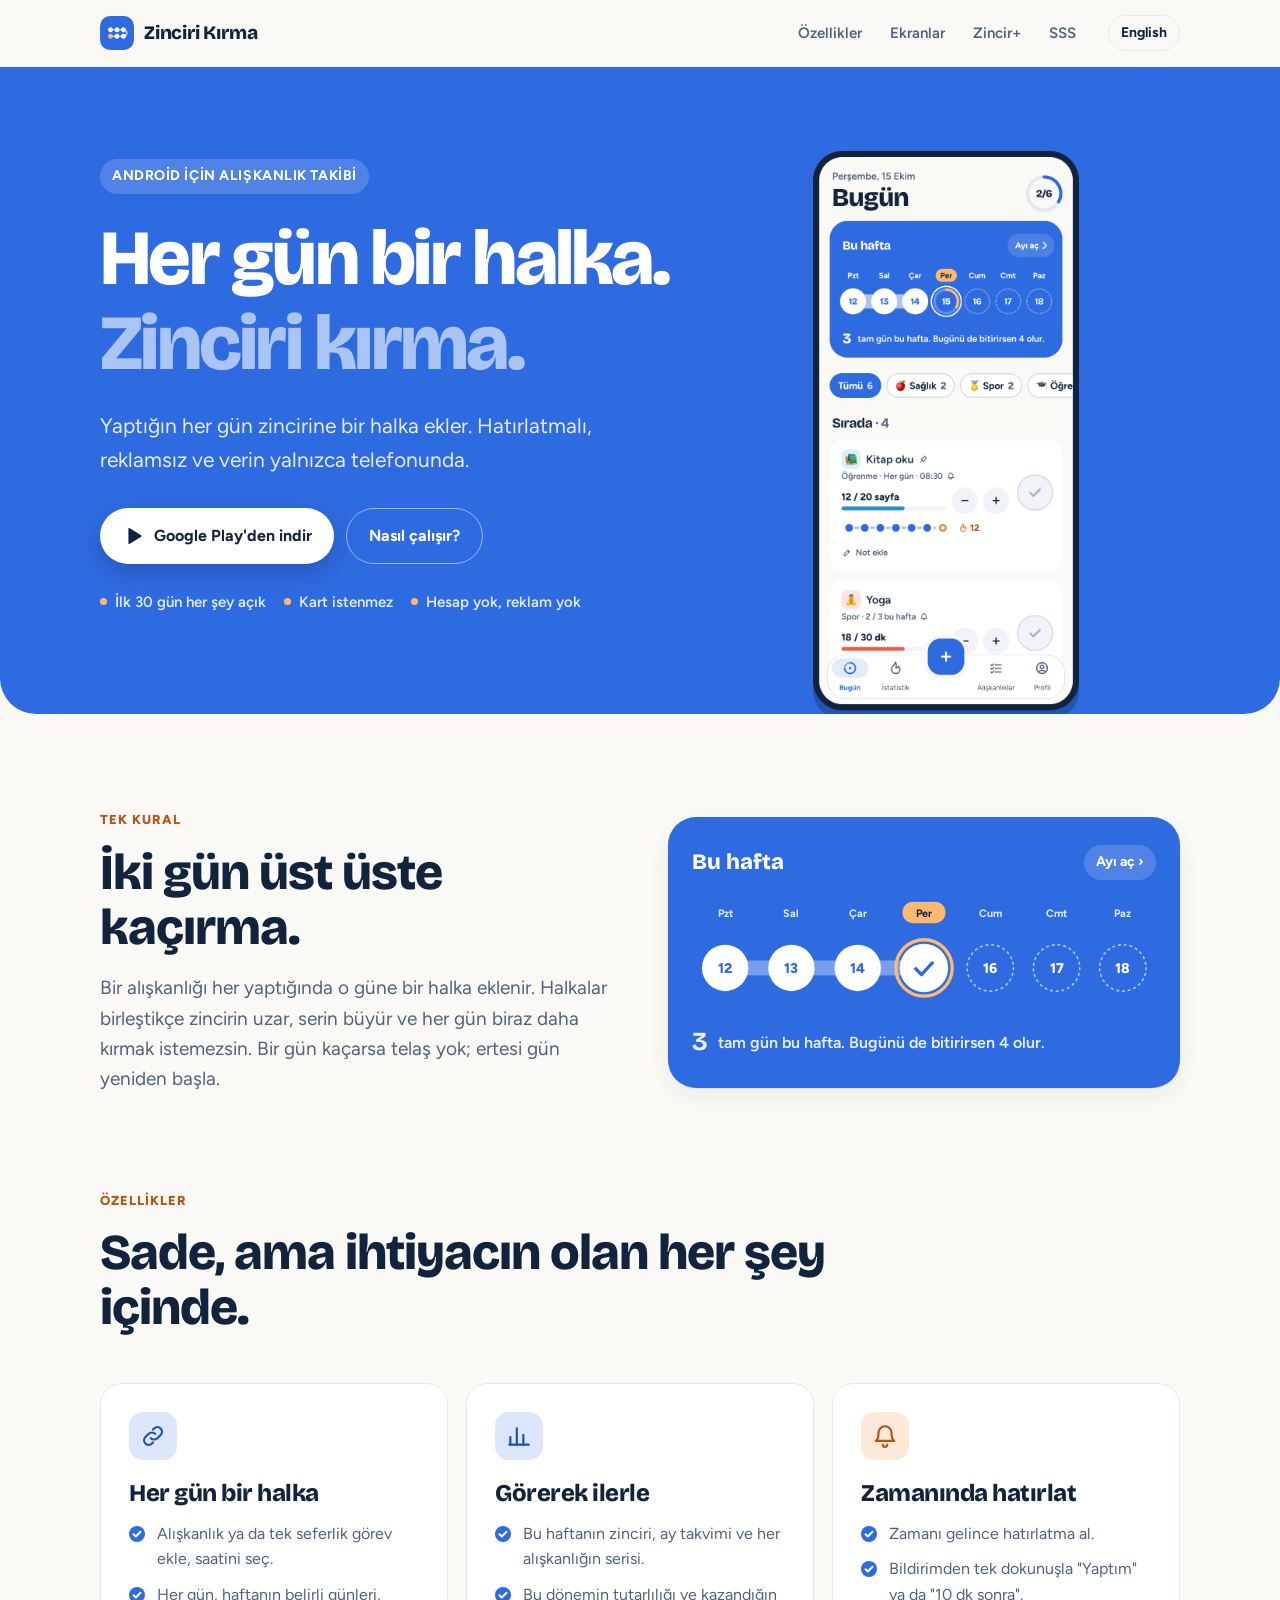
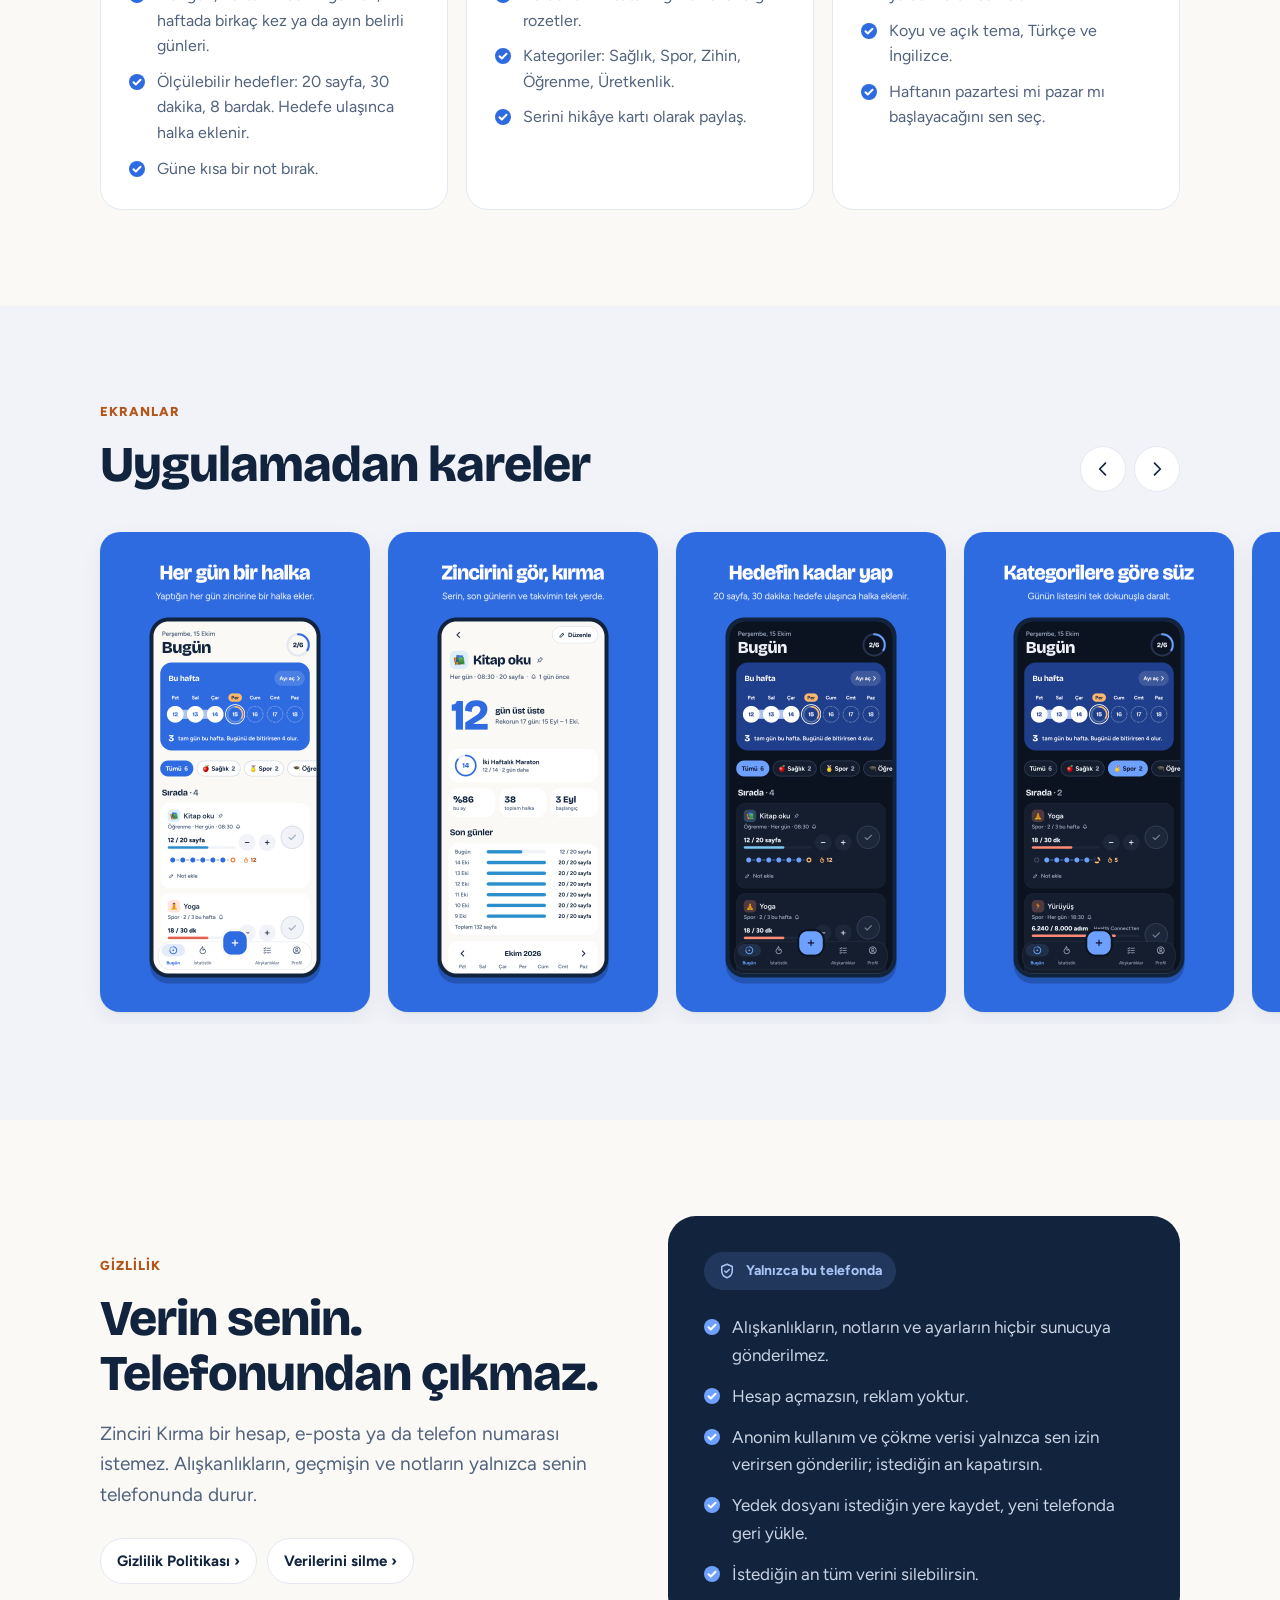
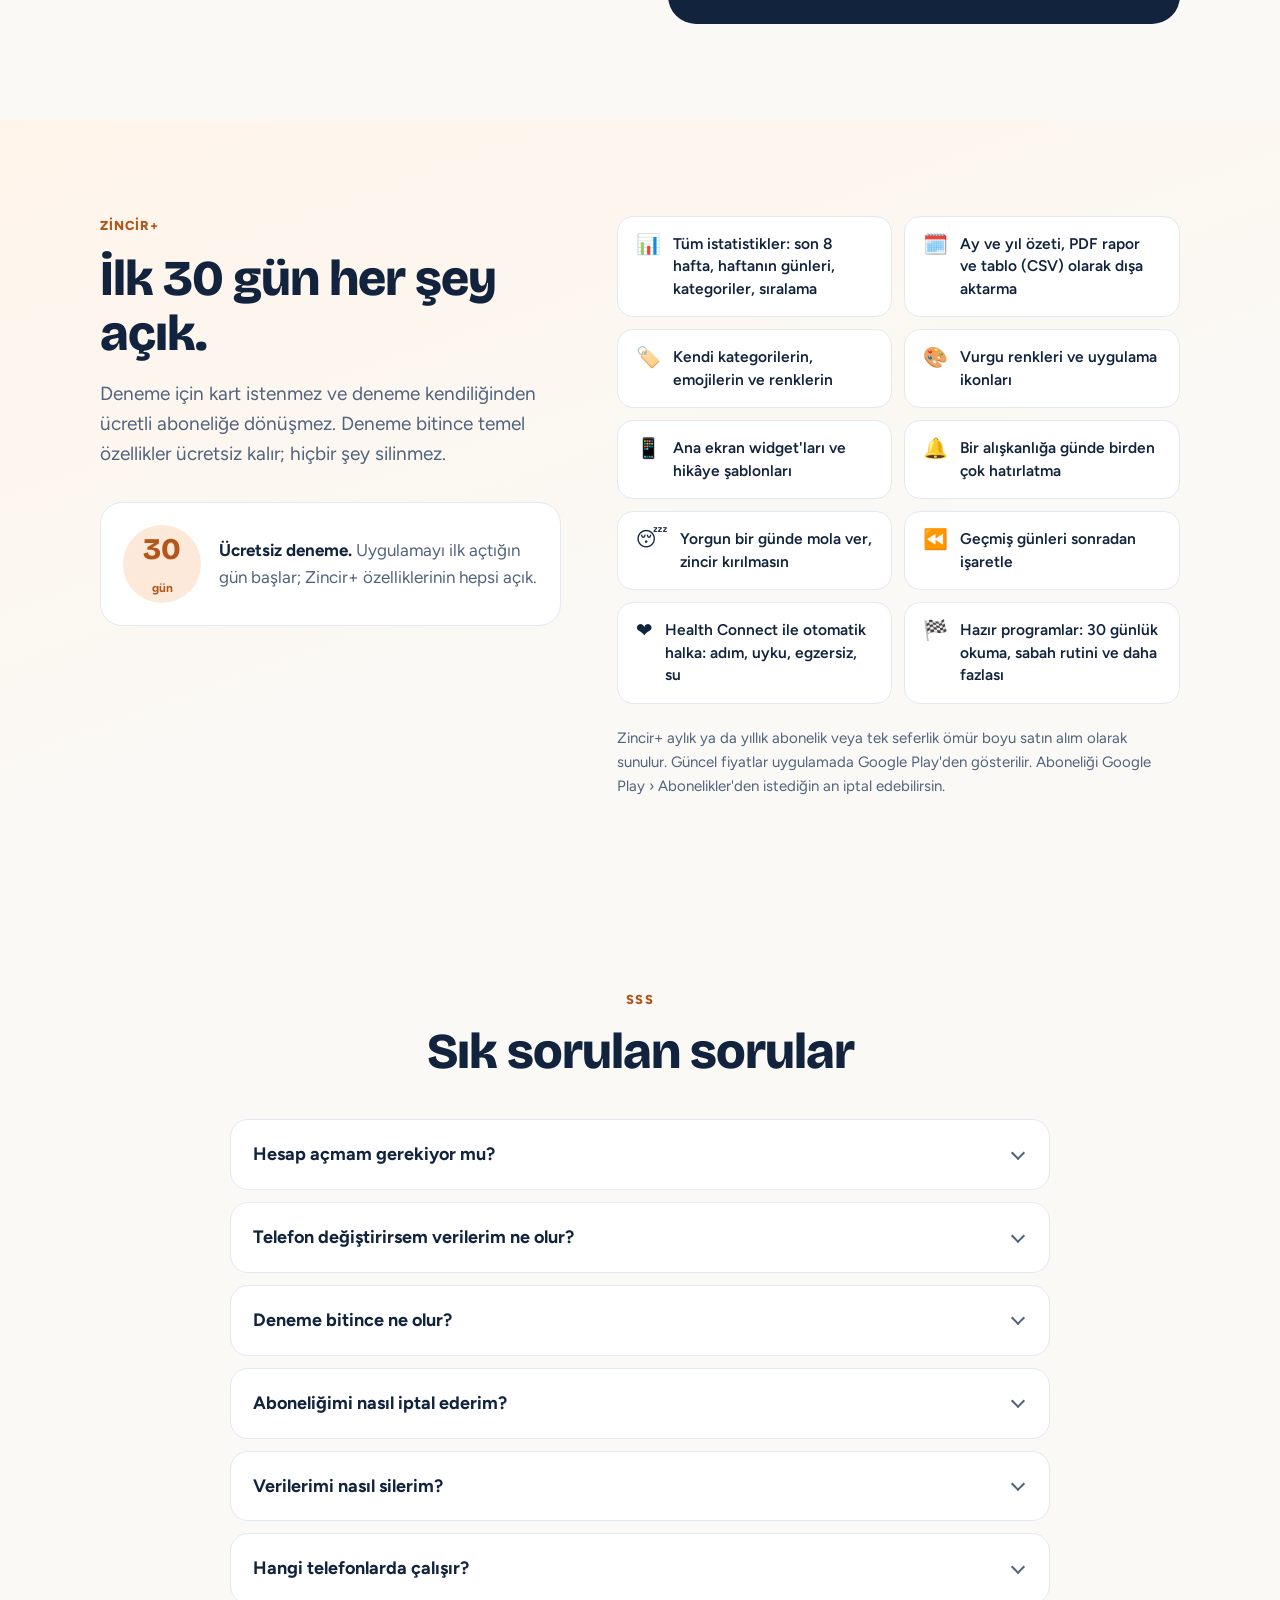
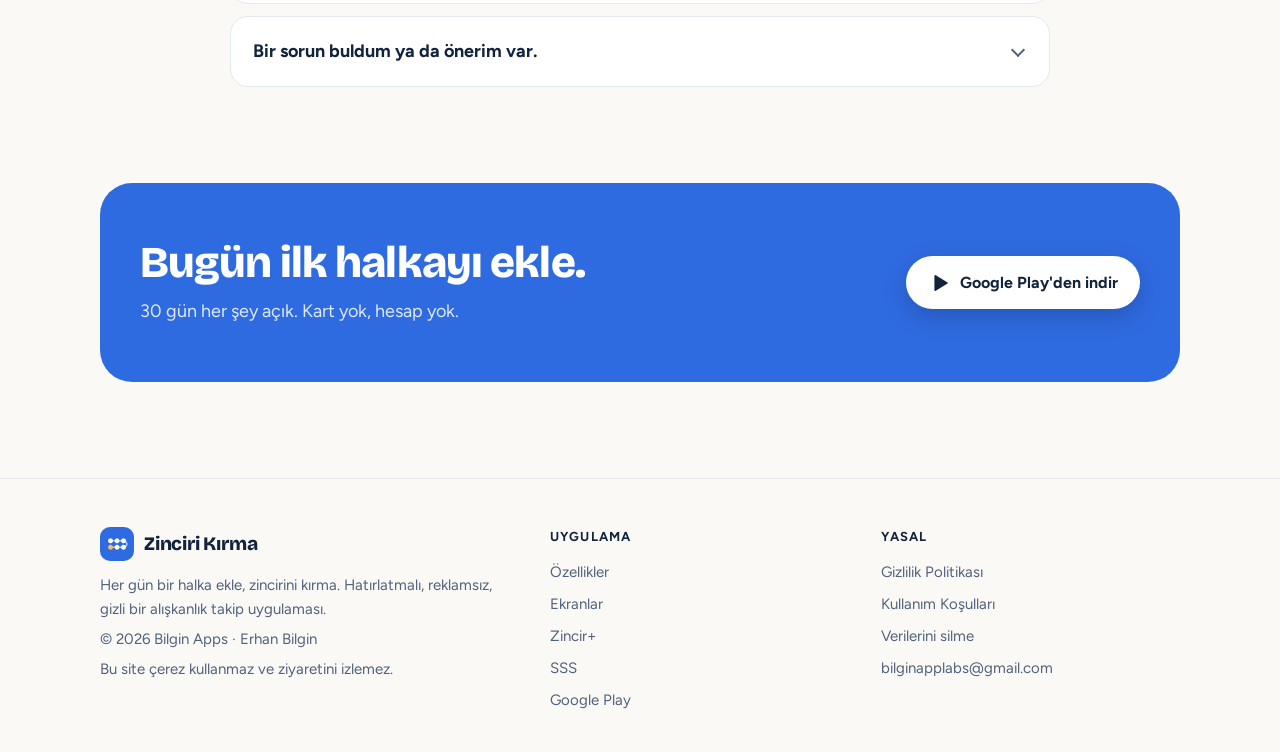
==== index.html @ aa5c4739 "Zinciri Kırma website Built from website/build.py in the app repository.  Co-Authored-By: Claude Opu" ====
<!doctype html>
<html lang="tr">
<head>
  <meta charset="utf-8">
  <meta name="viewport" content="width=device-width, initial-scale=1">
  <title>Zinciri Kırma · Alışkanlık takibi</title>
  <meta name="description" content="Her gün bir halka ekle, zincirini kırma. Hatırlatmalı, reklamsız ve verin yalnızca telefonunda kalan bir alışkanlık takip uygulaması.">
  <meta name="theme-color" content="#2f6be0">
  <link rel="canonical" href="https://bilginapplabs.github.io/zinciri-kirma.github.io/">
  <link rel="alternate" hreflang="tr" href="https://bilginapplabs.github.io/zinciri-kirma.github.io/">
  <link rel="alternate" hreflang="en" href="https://bilginapplabs.github.io/zinciri-kirma.github.io/en/">
  <link rel="alternate" hreflang="x-default" href="https://bilginapplabs.github.io/zinciri-kirma.github.io/">
  <meta property="og:type" content="website">
  <meta property="og:site_name" content="Zinciri Kırma">
  <meta property="og:title" content="Zinciri Kırma · Alışkanlık takibi">
  <meta property="og:description" content="Her gün bir halka ekle, zincirini kırma. Hatırlatmalı, reklamsız ve verin yalnızca telefonunda kalan bir alışkanlık takip uygulaması.">
  <meta property="og:url" content="https://bilginapplabs.github.io/zinciri-kirma.github.io/">
  <meta property="og:image" content="https://bilginapplabs.github.io/zinciri-kirma.github.io/assets/og-tr.png">
  <meta property="og:locale" content="tr_TR">
  <meta name="twitter:card" content="summary_large_image">
  <link rel="icon" type="image/png" href="assets/icon-512.png">
  <link rel="apple-touch-icon" href="assets/icon-512.png">
  <link rel="preload" href="assets/fonts/bricolage_grotesque.ttf" as="font" type="font/ttf" crossorigin>
  <link rel="stylesheet" href="assets/site.css">
</head>
<body>
<a class="skip" href="#main">İçeriğe geç</a>
<header class="top">
  <div class="wrap">
    <a class="brand" href=""><img src="assets/icon-512.png" alt="" width="34" height="34">Zinciri Kırma</a>
    <nav class="nav" aria-label="Bölümler"><a href="#features">Özellikler</a><a href="#screens">Ekranlar</a><a href="#plus">Zincir+</a><a href="#faq">SSS</a></nav>
    <a class="lang" href="en/" hreflang="en" lang="en">English</a>
  </div>
</header>
<main id="main">
<div class="hero">
  <div class="wrap">
    <div class="hero-copy">
      <span class="eyebrow">Android için alışkanlık takibi</span>
      <h1>Her gün bir halka.<br><span class="soft">Zinciri kırma.</span></h1>
      <p class="lead">Yaptığın her gün zincirine bir halka ekler. Hatırlatmalı, reklamsız ve verin yalnızca telefonunda.</p>
      <div class="cta"><a class="btn btn-play" href="https://play.google.com/store/apps/details?id=com.bilginapps.habitchain" rel="noopener"><svg viewBox="0 0 24 24" fill="currentColor" aria-hidden="true"><path d="M7 4.5v15a1 1 0 0 0 1.5.86l12.4-7.5a1 1 0 0 0 0-1.72L8.5 3.64A1 1 0 0 0 7 4.5z"/></svg>Google Play'den indir</a><a class="btn btn-ghost" href="#how">Nasıl çalışır?</a></div>
      <ul class="perks"><li>İlk 30 gün her şey açık</li><li>Kart istenmez</li><li>Hesap yok, reklam yok</li></ul>
    </div>
    <div class="hero-phone"><img src="assets/shots/tr/01-bugun.png" alt="Zinciri Kırma&#x27;nın Bugün ekranı: bu haftanın zinciri ve sıradaki alışkanlıklar" width="1080" height="1920" fetchpriority="high"></div>
  </div>
</div>

<section id="how">
  <div class="wrap rule">
    <div>
      <p class="kicker">Tek kural</p>
      <h2 class="section-title">İki gün üst üste kaçırma.</h2>
      <p class="section-lead">Bir alışkanlığı her yaptığında o güne bir halka eklenir. Halkalar birleştikçe zincirin uzar, serin büyür ve her gün biraz daha kırmak istemezsin. Bir gün kaçarsa telaş yok; ertesi gün yeniden başla.</p>
    </div>
    <div class="week">
      <div class="week-head">Bu hafta<span>Ayı aç ›</span></div>
      <svg viewBox="0 0 560 124" role="img" aria-label="Bu haftanın zinciri: üç gün yapıldı, bugün tamamlanıyor"><rect x="40" y="73" width="80" height="18" fill="rgba(255,255,255,.35)"/><rect x="120" y="73" width="80" height="18" fill="rgba(255,255,255,.35)"/><rect class="link-new" x="200" y="73" width="80" height="18" fill="rgba(255,255,255,.35)"/><text class="day-name" x="40" y="20" text-anchor="middle">Pzt</text><circle cx="40" cy="82" r="28" fill="#ffffff"/><text class="day-num" x="40" y="88" text-anchor="middle" fill="#2f6be0">12</text><text class="day-name" x="120" y="20" text-anchor="middle">Sal</text><circle cx="120" cy="82" r="28" fill="#ffffff"/><text class="day-num" x="120" y="88" text-anchor="middle" fill="#2f6be0">13</text><text class="day-name" x="200" y="20" text-anchor="middle">Çar</text><circle cx="200" cy="82" r="28" fill="#ffffff"/><text class="day-num" x="200" y="88" text-anchor="middle" fill="#2f6be0">14</text><rect x="254" y="2" width="52" height="26" rx="13" fill="#ffb870"/><text class="day-name today" x="280" y="20" text-anchor="middle">Per</text><circle cx="280" cy="82" r="28" fill="none" stroke="rgba(255,255,255,.9)" stroke-width="2.5"/><circle class="ring" cx="280" cy="82" r="34" fill="none" stroke="#ffb870" stroke-width="4" stroke-linecap="round" transform="rotate(-90 280 82)"/><text class="day-num today-num" x="280" y="88" text-anchor="middle" fill="#ffffff">15</text><circle class="today-fill" cx="280" cy="82" r="28" fill="#ffffff"/><path class="tick" d="M270 83l7 7 13-14" fill="none" stroke="#2f6be0" stroke-width="4" stroke-linecap="round" stroke-linejoin="round"/><text class="day-name" x="360" y="20" text-anchor="middle">Cum</text><circle cx="360" cy="82" r="28" fill="none" stroke="rgba(255,255,255,.6)" stroke-width="2" stroke-dasharray="2 5" stroke-linecap="round"/><text class="day-num" x="360" y="88" text-anchor="middle" fill="#ffffff">16</text><text class="day-name" x="440" y="20" text-anchor="middle">Cmt</text><circle cx="440" cy="82" r="28" fill="none" stroke="rgba(255,255,255,.6)" stroke-width="2" stroke-dasharray="2 5" stroke-linecap="round"/><text class="day-num" x="440" y="88" text-anchor="middle" fill="#ffffff">17</text><text class="day-name" x="520" y="20" text-anchor="middle">Paz</text><circle cx="520" cy="82" r="28" fill="none" stroke="rgba(255,255,255,.6)" stroke-width="2" stroke-dasharray="2 5" stroke-linecap="round"/><text class="day-num" x="520" y="88" text-anchor="middle" fill="#ffffff">18</text></svg>
      <p class="week-note"><b>3</b> tam gün bu hafta. Bugünü de bitirirsen 4 olur.</p>
    </div>
  </div>
</section>

<section id="features" style="padding-top:0">
  <div class="wrap">
    <p class="kicker">Özellikler</p>
    <h2 class="section-title">Sade, ama ihtiyacın olan her şey içinde.</h2>
    <div class="features"><article class="card"><div class="icon "><svg viewBox="0 0 24 24" fill="none" stroke="currentColor" stroke-width="2" stroke-linecap="round" stroke-linejoin="round" aria-hidden="true"><path d="M10 14a4.2 4.2 0 0 0 6 0l3-3a4.2 4.2 0 0 0-6-6l-1 1"/><path d="M14 10a4.2 4.2 0 0 0-6 0l-3 3a4.2 4.2 0 0 0 6 6l1-1"/></svg></div><h3>Her gün bir halka</h3>
<ul class="ticks"><li>Alışkanlık ya da tek seferlik görev ekle, saatini seç.</li><li>Her gün, haftanın belirli günleri, haftada birkaç kez ya da ayın belirli günleri.</li><li>Ölçülebilir hedefler: 20 sayfa, 30 dakika, 8 bardak. Hedefe ulaşınca halka eklenir.</li><li>Güne kısa bir not bırak.</li></ul></article><article class="card"><div class="icon "><svg viewBox="0 0 24 24" fill="none" stroke="currentColor" stroke-width="2" stroke-linecap="round" stroke-linejoin="round" aria-hidden="true"><path d="M4 20V13"/><path d="M10 20V5"/><path d="M16 20v-9"/><path d="M21 20H3"/></svg></div><h3>Görerek ilerle</h3>
<ul class="ticks"><li>Bu haftanın zinciri, ay takvimi ve her alışkanlığın serisi.</li><li>Bu dönemin tutarlılığı ve kazandığın rozetler.</li><li>Kategoriler: Sağlık, Spor, Zihin, Öğrenme, Üretkenlik.</li><li>Serini hikâye kartı olarak paylaş.</li></ul></article><article class="card"><div class="icon warm"><svg viewBox="0 0 24 24" fill="none" stroke="currentColor" stroke-width="2" stroke-linecap="round" stroke-linejoin="round" aria-hidden="true"><path d="M6 9a6 6 0 0 1 12 0c0 6 2.5 7.5 2.5 7.5h-17S6 15 6 9"/><path d="M10 20a2 2 0 0 0 4 0"/></svg></div><h3>Zamanında hatırlat</h3>
<ul class="ticks"><li>Zamanı gelince hatırlatma al.</li><li>Bildirimden tek dokunuşla &quot;Yaptım&quot; ya da &quot;10 dk sonra&quot;.</li><li>Koyu ve açık tema, Türkçe ve İngilizce.</li><li>Haftanın pazartesi mi pazar mı başlayacağını sen seç.</li></ul></article></div>
  </div>
</section>

<section id="screens" class="screens">
  <div class="wrap screens-head">
    <div>
      <p class="kicker">Ekranlar</p>
      <h2 class="section-title">Uygulamadan kareler</h2>
    </div>
    <div class="arrows">
      <button type="button" data-shots="-1" aria-label="Önceki"><svg viewBox="0 0 24 24" fill="none" stroke="currentColor" stroke-width="2" stroke-linecap="round" stroke-linejoin="round" aria-hidden="true"><path d="M15 5l-7 7 7 7"/></svg></button>
      <button type="button" data-shots="1" aria-label="Sonraki"><svg viewBox="0 0 24 24" fill="none" stroke="currentColor" stroke-width="2" stroke-linecap="round" stroke-linejoin="round" aria-hidden="true"><path d="M9 5l7 7-7 7"/></svg></button>
    </div>
  </div>
  <div class="shots" tabindex="0" aria-label="Uygulamadan kareler"><figure><img src="assets/shots/tr/01-bugun.png" alt="Her gün bir halka: Bugün ekranı" width="1080" height="1920" loading="lazy" decoding="async"></figure><figure><img src="assets/shots/tr/02-zincirin.png" alt="Zincirini gör, kırma: alışkanlık detayı" width="1080" height="1920" loading="lazy" decoding="async"></figure><figure><img src="assets/shots/tr/03-hedef.png" alt="Hedefin kadar yap: ölçülebilir hedef" width="1080" height="1920" loading="lazy" decoding="async"></figure><figure><img src="assets/shots/tr/04-kategori.png" alt="Kategorilere göre süz" width="1080" height="1920" loading="lazy" decoding="async"></figure><figure><img src="assets/shots/tr/05-istatistik.png" alt="Ne kadar tutarlısın? İstatistik ekranı" width="1080" height="1920" loading="lazy" decoding="async"></figure><figure><img src="assets/shots/tr/06-rozetler.png" alt="Rozetler ve seriler: Profil ekranı" width="1080" height="1920" loading="lazy" decoding="async"></figure><figure><img src="assets/shots/tr/07-verin.png" alt="Verin telefonunda kalır: Ayarlar" width="1080" height="1920" loading="lazy" decoding="async"></figure><figure><img src="assets/shots/tr/08-zincir-plus.png" alt="30 gün her şey açık: Zincir+" width="1080" height="1920" loading="lazy" decoding="async"></figure></div>
</section>

<section id="privacy">
  <div class="wrap privacy">
    <div>
      <p class="kicker">Gizlilik</p>
      <h2 class="section-title">Verin senin. Telefonundan çıkmaz.</h2>
      <p class="section-lead">Zinciri Kırma bir hesap, e-posta ya da telefon numarası istemez. Alışkanlıkların, geçmişin ve notların yalnızca senin telefonunda durur.</p>
      <div class="links-row">
        <a class="chip-link" href="gizlilik/">Gizlilik Politikası ›</a>
        <a class="chip-link" href="veri-silme/">Verilerini silme ›</a>
      </div>
    </div>
    <div class="vault">
      <span class="vault-badge"><svg viewBox="0 0 24 24" fill="none" stroke="currentColor" stroke-width="2" stroke-linecap="round" stroke-linejoin="round" aria-hidden="true"><path d="M12 3l7 3v6c0 4.5-3 7.5-7 9-4-1.5-7-4.5-7-9V6z"/><path d="M9 12l2 2 4-4"/></svg>Yalnızca bu telefonda</span>
      <ul class="ticks"><li>Alışkanlıkların, notların ve ayarların hiçbir sunucuya gönderilmez.</li><li>Hesap açmazsın, reklam yoktur.</li><li>Anonim kullanım ve çökme verisi yalnızca sen izin verirsen gönderilir; istediğin an kapatırsın.</li><li>Yedek dosyanı istediğin yere kaydet, yeni telefonda geri yükle.</li><li>İstediğin an tüm verini silebilirsin.</li></ul>
    </div>
  </div>
</section>

<section id="plus" class="plus">
  <div class="wrap plus-grid">
    <div>
      <p class="kicker">Zincir+</p>
      <h2 class="section-title">İlk 30 gün her şey açık.</h2>
      <p class="section-lead">Deneme için kart istenmez ve deneme kendiliğinden ücretli aboneliğe dönüşmez. Deneme bitince temel özellikler ücretsiz kalır; hiçbir şey silinmez.</p>
      <div class="trial"><div class="trial-days">30<small>gün</small></div><p><strong>Ücretsiz deneme.</strong> Uygulamayı ilk açtığın gün başlar; Zincir+ özelliklerinin hepsi açık.</p></div>
    </div>
    <div>
      <ul class="plus-list"><li><span class="em" aria-hidden="true">📊</span><span>Tüm istatistikler: son 8 hafta, haftanın günleri, kategoriler, sıralama</span></li><li><span class="em" aria-hidden="true">🗓️</span><span>Ay ve yıl özeti, PDF rapor ve tablo (CSV) olarak dışa aktarma</span></li><li><span class="em" aria-hidden="true">🏷️</span><span>Kendi kategorilerin, emojilerin ve renklerin</span></li><li><span class="em" aria-hidden="true">🎨</span><span>Vurgu renkleri ve uygulama ikonları</span></li><li><span class="em" aria-hidden="true">📱</span><span>Ana ekran widget&#x27;ları ve hikâye şablonları</span></li><li><span class="em" aria-hidden="true">🔔</span><span>Bir alışkanlığa günde birden çok hatırlatma</span></li><li><span class="em" aria-hidden="true">😴</span><span>Yorgun bir günde mola ver, zincir kırılmasın</span></li><li><span class="em" aria-hidden="true">⏪</span><span>Geçmiş günleri sonradan işaretle</span></li><li><span class="em" aria-hidden="true">❤️</span><span>Health Connect ile otomatik halka: adım, uyku, egzersiz, su</span></li><li><span class="em" aria-hidden="true">🏁</span><span>Hazır programlar: 30 günlük okuma, sabah rutini ve daha fazlası</span></li></ul>
      <p class="fine">Zincir+ aylık ya da yıllık abonelik veya tek seferlik ömür boyu satın alım olarak sunulur. Güncel fiyatlar uygulamada Google Play'den gösterilir. Aboneliği Google Play › Abonelikler'den istediğin an iptal edebilirsin.</p>
    </div>
  </div>
</section>

<section id="faq">
  <div class="wrap center">
    <p class="kicker">SSS</p>
    <h2 class="section-title">Sık sorulan sorular</h2>
  </div>
  <div class="wrap"><div class="faq"><details><summary>Hesap açmam gerekiyor mu?</summary><p>Hayır. Zinciri Kırma hesap, e-posta ya da telefon numarası istemez. Alışkanlıkların, notların ve ayarların yalnızca telefonunda durur; hiçbir sunucuya gönderilmez.</p></details><details><summary>Telefon değiştirirsem verilerim ne olur?</summary><p>Profil › Ayarlar › Yedekleme › "Şimdi yedekle" ile bir yedek dosyası oluştur, istediğin yere (örneğin Google Drive) kaydet ve yeni telefonda "Geri yükle" ile aç. Telefonunda Google yedeklemesi açıksa Android da uygulamanın verisini senin Google hesabına yedekleyebilir.</p></details><details><summary>Deneme bitince ne olur?</summary><p>Zincir+ özellikleri kapanır. Alışkanlıkların, geçmişin ve ayarların silinmez; temel özellikler ücretsiz kalır. Deneme kendiliğinden ücretli aboneliğe dönüşmez.</p></details><details><summary>Aboneliğimi nasıl iptal ederim?</summary><p>Google Play uygulamasında Profil › Ödemeler ve abonelikler › Abonelikler bölümünden istediğin an iptal edebilirsin. Dönemin sonuna kadar Zincir+ açık kalır.</p></details><details><summary>Verilerimi nasıl silerim?</summary><p>Profil › Ayarlar › "Tüm verilerimi sil" ile her şeyi bu telefondan kalıcı olarak silersin. Ayrıntılar <a href="veri-silme/">Verilerini silme</a> sayfasında.</p></details><details><summary>Hangi telefonlarda çalışır?</summary><p>Android 8.0 ve üzeri sürümlerde çalışır.</p></details><details><summary>Bir sorun buldum ya da önerim var.</summary><p>Bize <a href="mailto:bilginapplabs@gmail.com">bilginapplabs@gmail.com</a> adresinden yaz; her e-postayı okuyoruz.</p></details></div></div>
</section>

<div class="wrap">
  <div class="band">
    <div><h2>Bugün ilk halkayı ekle.</h2><p>30 gün her şey açık. Kart yok, hesap yok.</p></div>
    <a class="btn btn-play" href="https://play.google.com/store/apps/details?id=com.bilginapps.habitchain" rel="noopener"><svg viewBox="0 0 24 24" fill="currentColor" aria-hidden="true"><path d="M7 4.5v15a1 1 0 0 0 1.5.86l12.4-7.5a1 1 0 0 0 0-1.72L8.5 3.64A1 1 0 0 0 7 4.5z"/></svg>Google Play'den indir</a>
  </div>
</div>
</main>
<footer>
  <div class="wrap">
    <div class="about">
      <a class="brand" href=""><img src="assets/icon-512.png" alt="" width="34" height="34">Zinciri Kırma</a>
      <p>Her gün bir halka ekle, zincirini kırma. Hatırlatmalı, reklamsız, gizli bir alışkanlık takip uygulaması.</p>
      <p>© 2026 Bilgin Apps · Erhan Bilgin</p>
      <p>Bu site çerez kullanmaz ve ziyaretini izlemez.</p>
    </div>
    <div>
      <h4>Uygulama</h4>
      <ul><li><a href="#features">Özellikler</a></li><li><a href="#screens">Ekranlar</a></li><li><a href="#plus">Zincir+</a></li><li><a href="#faq">SSS</a></li><li><a href="https://play.google.com/store/apps/details?id=com.bilginapps.habitchain" rel="noopener">Google Play</a></li></ul>
    </div>
    <div>
      <h4>Yasal</h4>
      <ul>
        <li><a href="gizlilik/">Gizlilik Politikası</a></li>
        <li><a href="kosullar/">Kullanım Koşulları</a></li>
        <li><a href="veri-silme/">Verilerini silme</a></li>
        <li><a href="mailto:bilginapplabs@gmail.com">bilginapplabs@gmail.com</a></li>
      </ul>
    </div>
  </div>
</footer>
<script src="assets/site.js" defer></script>
</body>
</html>
---- assets/site.css ----
/* Zinciri Kırma website. Colours follow the app's theme (ui/theme/Theme.kt). */

@font-face {
  font-family: "Bricolage Grotesque";
  src: url("fonts/bricolage_grotesque.ttf") format("truetype");
  font-weight: 200 800;
  font-display: swap;
}
@font-face {
  font-family: "Figtree";
  src: url("fonts/figtree.ttf") format("truetype");
  font-weight: 300 900;
  font-display: swap;
}

:root {
  --blue: #2f6be0;
  --blue-deep: #1f3d6b;
  --brand: #2f6be0;
  --brand-ink: #ffffff;
  --ink: #12233d;
  --muted: #51627d;
  --ground: #faf9f5;
  --surface: #ffffff;
  --sunken: #f1f3f8;
  --line: #e3e8f1;
  --blue-tint: #dce7fb;
  --blue-tint-text: #1d4fb8;
  --spark: #e8833a;
  --spark-text: #b4561a;
  --spark-tint: #fce9da;
  --shadow: 0 1px 2px rgba(18, 35, 61, 0.06), 0 8px 24px rgba(18, 35, 61, 0.06);
  --radius: 22px;
  --display: "Bricolage Grotesque", "Figtree", system-ui, sans-serif;
  --text: "Figtree", system-ui, -apple-system, "Segoe UI", Roboto, sans-serif;
  color-scheme: light;
}

@media (prefers-color-scheme: dark) {
  :root {
    --brand: #6ea1ff;
    --brand-ink: #0b1220;
    --ink: #eef2f8;
    --muted: #a5b1c6;
    --ground: #0b1220;
    --surface: #151e2e;
    --sunken: #1c2739;
    --line: #26324a;
    --blue-tint: #1f3358;
    --blue-tint-text: #a9c4f5;
    --spark-text: #ffc58f;
    --spark-tint: rgba(255, 184, 112, 0.18);
    --shadow: 0 1px 2px rgba(0, 0, 0, 0.3), 0 8px 24px rgba(0, 0, 0, 0.25);
    color-scheme: dark;
  }
}

*,
*::before,
*::after {
  box-sizing: border-box;
}

html {
  scroll-behavior: smooth;
  -webkit-text-size-adjust: 100%;
}

body {
  margin: 0;
  background: var(--ground);
  color: var(--ink);
  font-family: var(--text);
  font-size: 17px;
  line-height: 1.6;
  -webkit-font-smoothing: antialiased;
}

img {
  max-width: 100%;
  display: block;
}

a {
  color: var(--brand);
  text-underline-offset: 3px;
}

h1,
h2,
h3 {
  font-family: var(--display);
  font-weight: 800;
  letter-spacing: -0.02em;
  line-height: 1.1;
  margin: 0;
}

.wrap {
  width: 100%;
  max-width: 1120px;
  margin: 0 auto;
  padding: 0 20px;
}

.skip {
  position: absolute;
  left: -9999px;
}
.skip:focus {
  left: 16px;
  top: 12px;
  z-index: 100;
  background: var(--surface);
  padding: 8px 14px;
  border-radius: 10px;
}

/* ---------- Header ---------- */

.top {
  position: sticky;
  top: 0;
  z-index: 50;
  background: color-mix(in srgb, var(--ground) 86%, transparent);
  backdrop-filter: saturate(1.4) blur(14px);
  -webkit-backdrop-filter: saturate(1.4) blur(14px);
  border-bottom: 1px solid transparent;
  transition: border-color 0.2s;
}
.top.scrolled {
  border-bottom-color: var(--line);
}
.top .wrap {
  display: flex;
  align-items: center;
  gap: 20px;
  height: 66px;
}
.brand {
  display: flex;
  align-items: center;
  gap: 10px;
  color: var(--ink);
  text-decoration: none;
  font-family: var(--display);
  font-weight: 800;
  font-size: 19px;
  letter-spacing: -0.01em;
  white-space: nowrap;
}
.brand img {
  width: 34px;
  height: 34px;
  border-radius: 10px;
}
.nav {
  display: flex;
  gap: 4px;
  margin-left: auto;
}
.nav a {
  color: var(--muted);
  text-decoration: none;
  font-weight: 600;
  font-size: 15px;
  padding: 8px 12px;
  border-radius: 999px;
}
.nav a:hover {
  color: var(--ink);
  background: var(--sunken);
}
.lang {
  font-weight: 700;
  font-size: 14px;
  color: var(--ink);
  text-decoration: none;
  border: 1px solid var(--line);
  padding: 6px 12px;
  border-radius: 999px;
}
.lang:hover {
  background: var(--sunken);
}

/* ---------- Buttons ---------- */

.btn {
  display: inline-flex;
  align-items: center;
  gap: 10px;
  font-weight: 700;
  font-size: 16px;
  text-decoration: none;
  padding: 14px 22px;
  border-radius: 999px;
  transition: transform 0.15s, box-shadow 0.15s;
}
.btn:active {
  transform: scale(0.98);
}
.btn-play {
  background: #ffffff;
  color: #12233d;
  box-shadow: 0 8px 22px rgba(10, 30, 80, 0.25);
}
.btn-play:hover {
  box-shadow: 0 10px 28px rgba(10, 30, 80, 0.35);
}
.btn-play svg {
  width: 22px;
  height: 22px;
}
.btn-ghost {
  color: #ffffff;
  border: 1.5px solid rgba(255, 255, 255, 0.5);
}
.btn-ghost:hover {
  background: rgba(255, 255, 255, 0.1);
}
.btn-primary {
  background: var(--brand);
  color: var(--brand-ink);
}

/* ---------- Hero ---------- */

.hero {
  background: var(--blue);
  color: #ffffff;
  border-radius: 0 0 36px 36px;
  overflow: hidden;
  position: relative;
}
.hero .wrap {
  display: grid;
  grid-template-columns: 1.1fr 0.9fr;
  gap: 40px;
  align-items: end;
  padding-top: 64px;
}
.hero-copy {
  padding-bottom: 72px;
  align-self: center;
}
.eyebrow {
  display: inline-block;
  font-weight: 700;
  font-size: 14px;
  letter-spacing: 0.04em;
  text-transform: uppercase;
  background: rgba(255, 255, 255, 0.16);
  padding: 6px 12px;
  border-radius: 999px;
  margin-bottom: 22px;
}
.hero h1 {
  font-size: clamp(44px, 6.4vw, 78px);
  letter-spacing: -0.035em;
}
.hero h1 .soft {
  color: #a9c4f5;
}
.hero p.lead {
  font-size: clamp(18px, 2vw, 21px);
  color: rgba(255, 255, 255, 0.88);
  max-width: 30em;
  margin: 22px 0 32px;
}
.cta {
  display: flex;
  flex-wrap: wrap;
  gap: 12px;
}
.perks {
  display: flex;
  flex-wrap: wrap;
  gap: 8px 18px;
  margin: 26px 0 0;
  padding: 0;
  list-style: none;
  font-size: 15px;
  font-weight: 600;
  color: rgba(255, 255, 255, 0.85);
}
.perks li::before {
  content: "";
  display: inline-block;
  width: 7px;
  height: 7px;
  border-radius: 50%;
  background: #ffb870;
  margin-right: 8px;
  vertical-align: 2px;
}
/* The store image, cropped below its own headline so the phone rises from the hero's edge. */
.hero-phone {
  aspect-ratio: 1080 / 1500;
  overflow: hidden;
  max-width: 420px;
  justify-self: center;
  width: 100%;
}
.hero-phone img {
  width: 100%;
  height: auto;
  margin-top: -27%;
}

/* ---------- Sections ---------- */

section {
  padding: 96px 0;
}
.kicker {
  font-weight: 800;
  font-size: 13px;
  letter-spacing: 0.08em;
  text-transform: uppercase;
  color: var(--spark-text);
  margin: 0 0 14px;
}
.section-title {
  font-size: clamp(32px, 4.4vw, 50px);
  max-width: 16em;
}
.section-lead {
  color: var(--muted);
  font-size: 19px;
  max-width: 34em;
  margin: 18px 0 0;
}

/* The rule: a week of links with today closing. */
.rule {
  display: grid;
  grid-template-columns: 1fr 1fr;
  gap: 56px;
  align-items: center;
}
.week {
  background: var(--blue);
  color: #ffffff;
  border-radius: 28px;
  padding: 28px 24px 26px;
  box-shadow: var(--shadow);
}
.week-head {
  display: flex;
  justify-content: space-between;
  align-items: center;
  font-family: var(--display);
  font-weight: 800;
  font-size: 22px;
  margin-bottom: 20px;
}
.week-head span {
  font-family: var(--text);
  font-size: 14px;
  font-weight: 700;
  background: rgba(255, 255, 255, 0.16);
  padding: 6px 12px;
  border-radius: 999px;
}
.week svg {
  width: 100%;
  height: auto;
  display: block;
}
.week-note {
  margin: 18px 0 0;
  font-weight: 600;
  font-size: 16px;
  color: rgba(255, 255, 255, 0.9);
}
.week-note b {
  font-family: var(--display);
  font-size: 26px;
  margin-right: 6px;
  vertical-align: -2px;
}
.day-name {
  font: 700 13px var(--text);
  fill: rgba(255, 255, 255, 0.85);
}
.day-name.today {
  fill: #12233d;
}
.day-num {
  font: 800 17px var(--text);
}
.ring {
  stroke-dasharray: 214;
  stroke-dashoffset: 214;
}
.week.play .ring {
  animation: ring 0.6s 0.3s cubic-bezier(0.3, 0, 0.2, 1) forwards;
}
.week.play .today-fill {
  animation: fill 0.35s 0.85s cubic-bezier(0.3, 1.6, 0.5, 1) forwards;
}
.week.play .today-num {
  animation: fade-out 0.15s 0.85s forwards;
}
.week.play .tick {
  animation: tick 0.3s 1.05s ease-out forwards;
}
.week.play .link-new {
  animation: fade-in 0.3s 1.1s forwards;
}
.today-fill {
  transform-origin: center;
  transform-box: fill-box;
  transform: scale(0);
}
.tick {
  stroke-dasharray: 30;
  stroke-dashoffset: 30;
}
.link-new {
  opacity: 0;
}
@keyframes ring {
  to {
    stroke-dashoffset: 0;
  }
}
@keyframes fill {
  to {
    transform: scale(1);
  }
}
@keyframes tick {
  to {
    stroke-dashoffset: 0;
  }
}
@keyframes fade-in {
  to {
    opacity: 1;
  }
}
@keyframes fade-out {
  to {
    opacity: 0;
  }
}

/* Features */
.features {
  display: grid;
  grid-template-columns: repeat(3, 1fr);
  gap: 18px;
  margin-top: 48px;
}
.card {
  background: var(--surface);
  border: 1px solid var(--line);
  border-radius: var(--radius);
  padding: 28px;
}
.card .icon {
  width: 48px;
  height: 48px;
  border-radius: 14px;
  display: grid;
  place-items: center;
  background: var(--blue-tint);
  color: var(--blue-tint-text);
  margin-bottom: 20px;
}
.card .icon.warm {
  background: var(--spark-tint);
  color: var(--spark-text);
}
.card .icon svg {
  width: 26px;
  height: 26px;
}
.card h3 {
  font-size: 24px;
  margin-bottom: 14px;
}
.ticks {
  list-style: none;
  margin: 0;
  padding: 0;
  display: grid;
  gap: 10px;
  color: var(--muted);
  font-size: 16px;
}
.ticks li {
  position: relative;
  padding-left: 28px;
}
.ticks li::before {
  content: "";
  position: absolute;
  left: 0;
  top: 5px;
  width: 16px;
  height: 16px;
  border-radius: 50%;
  background: var(--brand)
    url("data:image/svg+xml,%3Csvg xmlns='http://www.w3.org/2000/svg' viewBox='0 0 16 16'%3E%3Cpath d='M4.5 8.2l2.3 2.3 4.7-4.8' fill='none' stroke='white' stroke-width='2' stroke-linecap='round' stroke-linejoin='round'/%3E%3C/svg%3E")
    center / 16px no-repeat;
}

/* Screens: a row that runs to the page's edges and snaps to each image. */
.screens {
  background: var(--sunken);
}
.screens-head {
  display: flex;
  justify-content: space-between;
  align-items: end;
  gap: 24px;
}
.arrows {
  display: flex;
  gap: 8px;
}
.arrows button {
  width: 46px;
  height: 46px;
  border-radius: 50%;
  border: 1px solid var(--line);
  background: var(--surface);
  color: var(--ink);
  cursor: pointer;
  display: grid;
  place-items: center;
}
.arrows button:hover {
  border-color: var(--muted);
}
.arrows svg {
  width: 20px;
  height: 20px;
}
.shots {
  display: flex;
  gap: 18px;
  overflow-x: auto;
  scroll-snap-type: x mandatory;
  scroll-padding: 0 max(20px, calc((100vw - 1080px) / 2));
  padding: 40px max(20px, calc((100vw - 1080px) / 2)) 12px;
  scrollbar-width: none;
}
.shots::-webkit-scrollbar {
  display: none;
}
.shots figure {
  margin: 0;
  flex: 0 0 auto;
  width: clamp(220px, 24vw, 270px);
  scroll-snap-align: start;
}
.shots img {
  width: 100%;
  height: auto;
  aspect-ratio: 1080 / 1920;
  border-radius: 20px;
  box-shadow: var(--shadow);
  background: var(--blue);
}

/* Privacy */
.privacy {
  display: grid;
  grid-template-columns: 1fr 1fr;
  gap: 56px;
  align-items: center;
}
.vault {
  background: #12233d;
  color: #eef2f8;
  border-radius: 28px;
  padding: 36px;
  position: relative;
  overflow: hidden;
}
@media (prefers-color-scheme: dark) {
  .vault {
    background: var(--surface);
    border: 1px solid var(--line);
  }
}
.vault .ticks {
  color: #c9d3e3;
  gap: 14px;
  font-size: 17px;
}
.vault .ticks li::before {
  background-color: #6ea1ff;
}
.vault-badge {
  display: inline-flex;
  align-items: center;
  gap: 10px;
  background: rgba(110, 161, 255, 0.16);
  color: #a9c4f5;
  font-weight: 700;
  font-size: 14px;
  padding: 8px 14px;
  border-radius: 999px;
  margin-bottom: 24px;
}
.vault-badge svg {
  width: 18px;
  height: 18px;
}
.links-row {
  display: flex;
  flex-wrap: wrap;
  gap: 10px;
  margin-top: 28px;
}
.chip-link {
  display: inline-flex;
  align-items: center;
  gap: 6px;
  font-weight: 700;
  font-size: 15px;
  text-decoration: none;
  color: var(--ink);
  background: var(--surface);
  border: 1px solid var(--line);
  padding: 10px 16px;
  border-radius: 999px;
}
.chip-link:hover {
  border-color: var(--muted);
}

/* Zincir+ */
.plus {
  background: linear-gradient(160deg, #fff4ea 0%, var(--ground) 60%);
}
@media (prefers-color-scheme: dark) {
  .plus {
    background: linear-gradient(160deg, #241a14 0%, var(--ground) 60%);
  }
}
.plus-grid {
  display: grid;
  grid-template-columns: 0.9fr 1.1fr;
  gap: 56px;
  align-items: start;
}
.trial {
  display: flex;
  gap: 18px;
  align-items: center;
  background: var(--surface);
  border: 1px solid var(--line);
  border-radius: var(--radius);
  padding: 22px;
  margin-top: 32px;
}
.trial-days {
  flex: 0 0 auto;
  width: 78px;
  height: 78px;
  border-radius: 50%;
  display: grid;
  place-items: center;
  background: var(--spark-tint);
  color: var(--spark-text);
  font-family: var(--display);
  font-weight: 800;
  font-size: 30px;
  line-height: 1;
  text-align: center;
}
.trial-days small {
  display: block;
  font-family: var(--text);
  font-size: 12px;
  font-weight: 700;
}
.trial p {
  margin: 0;
  color: var(--muted);
}
.trial strong {
  color: var(--ink);
}
.plus-list {
  display: grid;
  grid-template-columns: 1fr 1fr;
  gap: 12px;
  list-style: none;
  margin: 0;
  padding: 0;
}
.plus-list li {
  background: var(--surface);
  border: 1px solid var(--line);
  border-radius: 16px;
  padding: 16px 18px;
  font-weight: 600;
  font-size: 15.5px;
  line-height: 1.45;
  display: flex;
  gap: 12px;
  align-items: flex-start;
}
.plus-list .em {
  font-size: 20px;
  line-height: 1.1;
}
.fine {
  color: var(--muted);
  font-size: 15px;
  margin: 22px 0 0;
}

/* FAQ */
.faq {
  max-width: 820px;
  margin: 40px auto 0;
  display: grid;
  gap: 12px;
}
.faq details {
  background: var(--surface);
  border: 1px solid var(--line);
  border-radius: 18px;
  padding: 0 22px;
}
.faq summary {
  cursor: pointer;
  list-style: none;
  font-weight: 700;
  font-size: 18px;
  padding: 20px 36px 20px 0;
  position: relative;
}
.faq summary::-webkit-details-marker {
  display: none;
}
.faq summary::after {
  content: "";
  position: absolute;
  right: 4px;
  top: 50%;
  width: 10px;
  height: 10px;
  border-right: 2.5px solid var(--muted);
  border-bottom: 2.5px solid var(--muted);
  transform: translateY(-70%) rotate(45deg);
  transition: transform 0.2s;
}
.faq details[open] summary::after {
  transform: translateY(-30%) rotate(-135deg);
}
.faq details p {
  margin: 0 0 20px;
  color: var(--muted);
}
.center {
  text-align: center;
}
.center .section-title,
.center .section-lead {
  margin-left: auto;
  margin-right: auto;
}

/* Closing band */
.band {
  background: var(--blue);
  color: #ffffff;
  border-radius: 32px;
  padding: 56px 40px;
  display: flex;
  align-items: center;
  justify-content: space-between;
  gap: 32px;
  flex-wrap: wrap;
}
.band h2 {
  font-size: clamp(30px, 4vw, 44px);
}
.band p {
  margin: 10px 0 0;
  color: rgba(255, 255, 255, 0.85);
  font-size: 18px;
}

/* ---------- Footer ---------- */

footer {
  border-top: 1px solid var(--line);
  padding: 48px 0 40px;
  margin-top: 96px;
  font-size: 15px;
  color: var(--muted);
}
footer .wrap {
  display: grid;
  grid-template-columns: 1.4fr 1fr 1fr;
  gap: 32px;
}
footer h4 {
  margin: 0 0 12px;
  font-size: 13px;
  letter-spacing: 0.08em;
  text-transform: uppercase;
  color: var(--ink);
}
footer ul {
  list-style: none;
  margin: 0;
  padding: 0;
  display: grid;
  gap: 8px;
}
footer a {
  color: var(--muted);
  text-decoration: none;
}
footer a:hover {
  color: var(--ink);
  text-decoration: underline;
}
footer .brand {
  margin-bottom: 12px;
}
footer p {
  margin: 0 0 6px;
}

/* ---------- Document pages (legal, data deletion) ---------- */

.doc-head {
  padding: 56px 0 8px;
}
.crumbs {
  font-size: 14px;
  font-weight: 600;
  color: var(--muted);
  margin-bottom: 18px;
}
.crumbs a {
  color: var(--muted);
}
.doc-head h1 {
  font-size: clamp(34px, 5vw, 52px);
  max-width: 18em;
}
.doc-meta {
  display: flex;
  flex-wrap: wrap;
  gap: 10px;
  margin-top: 20px;
}
.pill {
  display: inline-flex;
  align-items: center;
  gap: 6px;
  font-size: 14px;
  font-weight: 700;
  padding: 6px 12px;
  border-radius: 999px;
  background: var(--sunken);
  color: var(--muted);
  text-decoration: none;
}
a.pill {
  color: var(--brand);
  background: var(--blue-tint);
}
.doc {
  display: grid;
  grid-template-columns: 250px minmax(0, 1fr);
  gap: 56px;
  padding: 40px 20px 0;
  align-items: start;
}
.toc {
  position: sticky;
  top: 90px;
  font-size: 14.5px;
  max-height: calc(100vh - 110px);
  overflow-y: auto;
}
.toc p {
  font-weight: 800;
  font-size: 12px;
  letter-spacing: 0.08em;
  text-transform: uppercase;
  margin: 0 0 10px;
}
.toc ol {
  list-style: none;
  margin: 0;
  padding: 0;
  border-left: 2px solid var(--line);
}
.toc a {
  display: block;
  padding: 6px 0 6px 14px;
  margin-left: -2px;
  border-left: 2px solid transparent;
  color: var(--muted);
  text-decoration: none;
  line-height: 1.35;
}
.toc a:hover,
.toc a.on {
  color: var(--ink);
  border-left-color: var(--brand);
}
.prose {
  max-width: 720px;
}
.prose h2 {
  font-size: 27px;
  margin: 48px 0 14px;
  scroll-margin-top: 90px;
}
.prose h2:first-child {
  margin-top: 0;
}
.prose h3 {
  font-size: 20px;
  margin: 28px 0 10px;
}
.prose p,
.prose li {
  color: color-mix(in srgb, var(--ink) 82%, var(--muted));
}
.prose ul,
.prose ol {
  padding-left: 22px;
}
.prose li {
  margin: 8px 0;
}
.prose strong {
  color: var(--ink);
}
.note {
  background: var(--blue-tint);
  color: var(--blue-tint-text);
  border-radius: 16px;
  padding: 16px 20px;
  font-weight: 600;
  margin: 0 0 32px;
}
.note a {
  color: inherit;
}
.steps {
  list-style: none;
  counter-reset: step;
  padding: 0 !important;
  display: grid;
  gap: 12px;
  margin: 20px 0;
}
.steps li {
  counter-increment: step;
  position: relative;
  background: var(--surface);
  border: 1px solid var(--line);
  border-radius: 16px;
  padding: 16px 18px 16px 64px;
  margin: 0 !important;
  font-weight: 600;
  color: var(--ink) !important;
}
.steps li::before {
  content: counter(step);
  position: absolute;
  left: 16px;
  top: 50%;
  transform: translateY(-50%);
  width: 34px;
  height: 34px;
  border-radius: 50%;
  background: var(--brand);
  color: var(--brand-ink);
  font-family: var(--display);
  font-weight: 800;
  display: grid;
  place-items: center;
}
.table {
  width: 100%;
  border-collapse: separate;
  border-spacing: 0;
  border: 1px solid var(--line);
  border-radius: 16px;
  overflow: hidden;
  margin: 18px 0;
  font-size: 16px;
}
.table th,
.table td {
  text-align: left;
  vertical-align: top;
  padding: 14px 16px;
  border-bottom: 1px solid var(--line);
}
.table tr:last-child td {
  border-bottom: 0;
}
.table th {
  background: var(--sunken);
  font-size: 13px;
  letter-spacing: 0.06em;
  text-transform: uppercase;
}
.table td:first-child {
  font-weight: 700;
  color: var(--ink);
  width: 40%;
}
.tag {
  display: inline-block;
  font-size: 12.5px;
  font-weight: 800;
  padding: 3px 9px;
  border-radius: 999px;
  white-space: nowrap;
}
.tag.gone {
  background: var(--blue-tint);
  color: var(--blue-tint-text);
}
.tag.kept {
  background: var(--spark-tint);
  color: var(--spark-text);
}

/* ---------- Not found ---------- */

.lost {
  min-height: 60vh;
  display: grid;
  place-items: center;
  text-align: center;
}
.lost h1 {
  font-size: clamp(40px, 6vw, 64px);
  margin-bottom: 14px;
}
.lost p {
  color: var(--muted);
  margin: 0 0 28px;
}

/* ---------- Narrow screens ---------- */

@media (max-width: 900px) {
  .nav {
    display: none;
  }
  .lang {
    margin-left: auto;
  }
  .hero .wrap,
  .rule,
  .privacy,
  .plus-grid {
    grid-template-columns: 1fr;
  }
  .hero .wrap {
    padding-top: 44px;
    gap: 8px;
  }
  .hero-copy {
    padding-bottom: 24px;
  }
  .hero-phone {
    max-width: 340px;
  }
  .features {
    grid-template-columns: 1fr;
  }
  section {
    padding: 72px 0;
  }
  .doc {
    grid-template-columns: 1fr;
    gap: 0;
  }
  .toc {
    display: none;
  }
  footer .wrap {
    grid-template-columns: 1fr 1fr;
  }
  footer .about {
    grid-column: 1 / -1;
  }
}

@media (max-width: 560px) {
  body {
    font-size: 16px;
  }
  .wrap {
    padding: 0 16px;
  }
  .plus-list {
    grid-template-columns: 1fr;
  }
  .band {
    padding: 40px 24px;
  }
  .card,
  .vault {
    padding: 24px;
  }
  .table td:first-child {
    width: auto;
  }
  .arrows {
    display: none;
  }
  .btn {
    padding: 13px 18px;
  }
}

@media (prefers-reduced-motion: reduce) {
  html {
    scroll-behavior: auto;
  }
  .ring,
  .tick {
    stroke-dashoffset: 0;
  }
  .today-fill {
    transform: scale(1);
  }
  .link-new {
    opacity: 1;
  }
  .today-num {
    opacity: 0;
  }
  .week.play * {
    animation: none !important;
  }
}
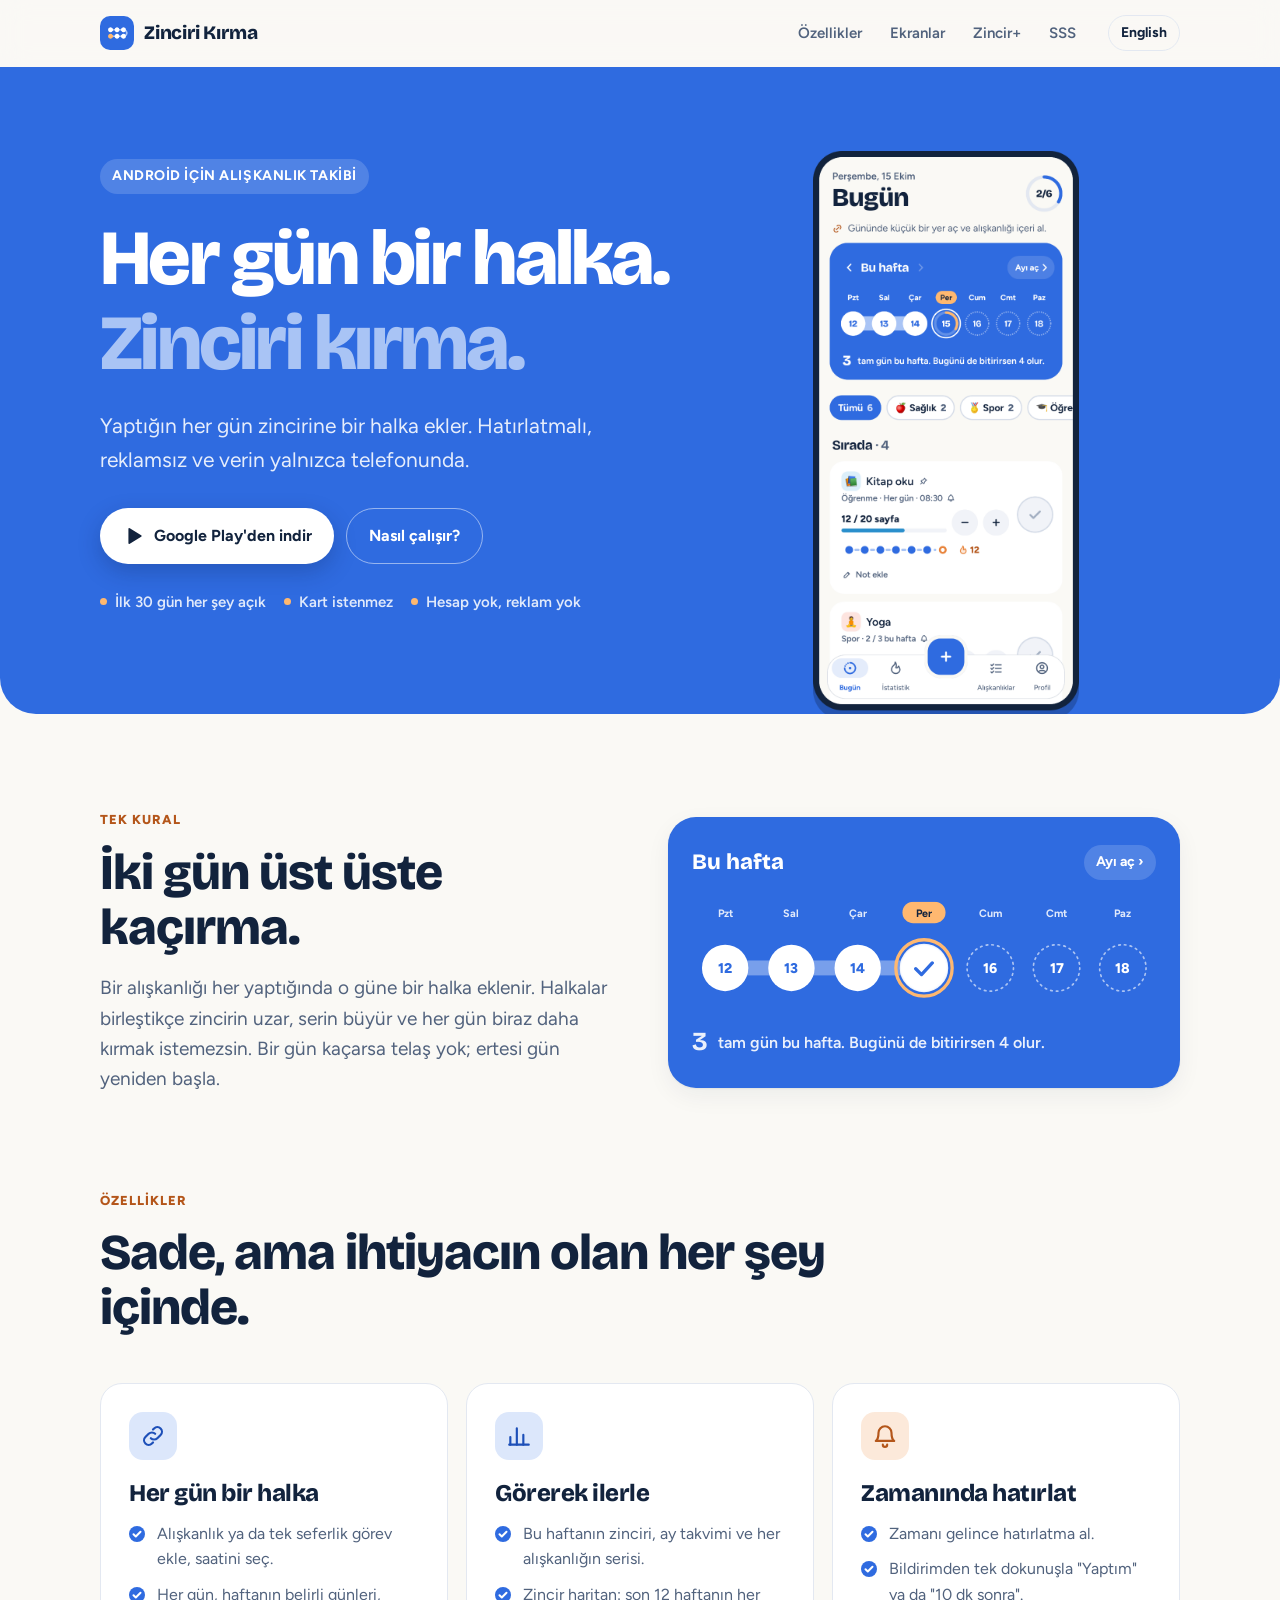
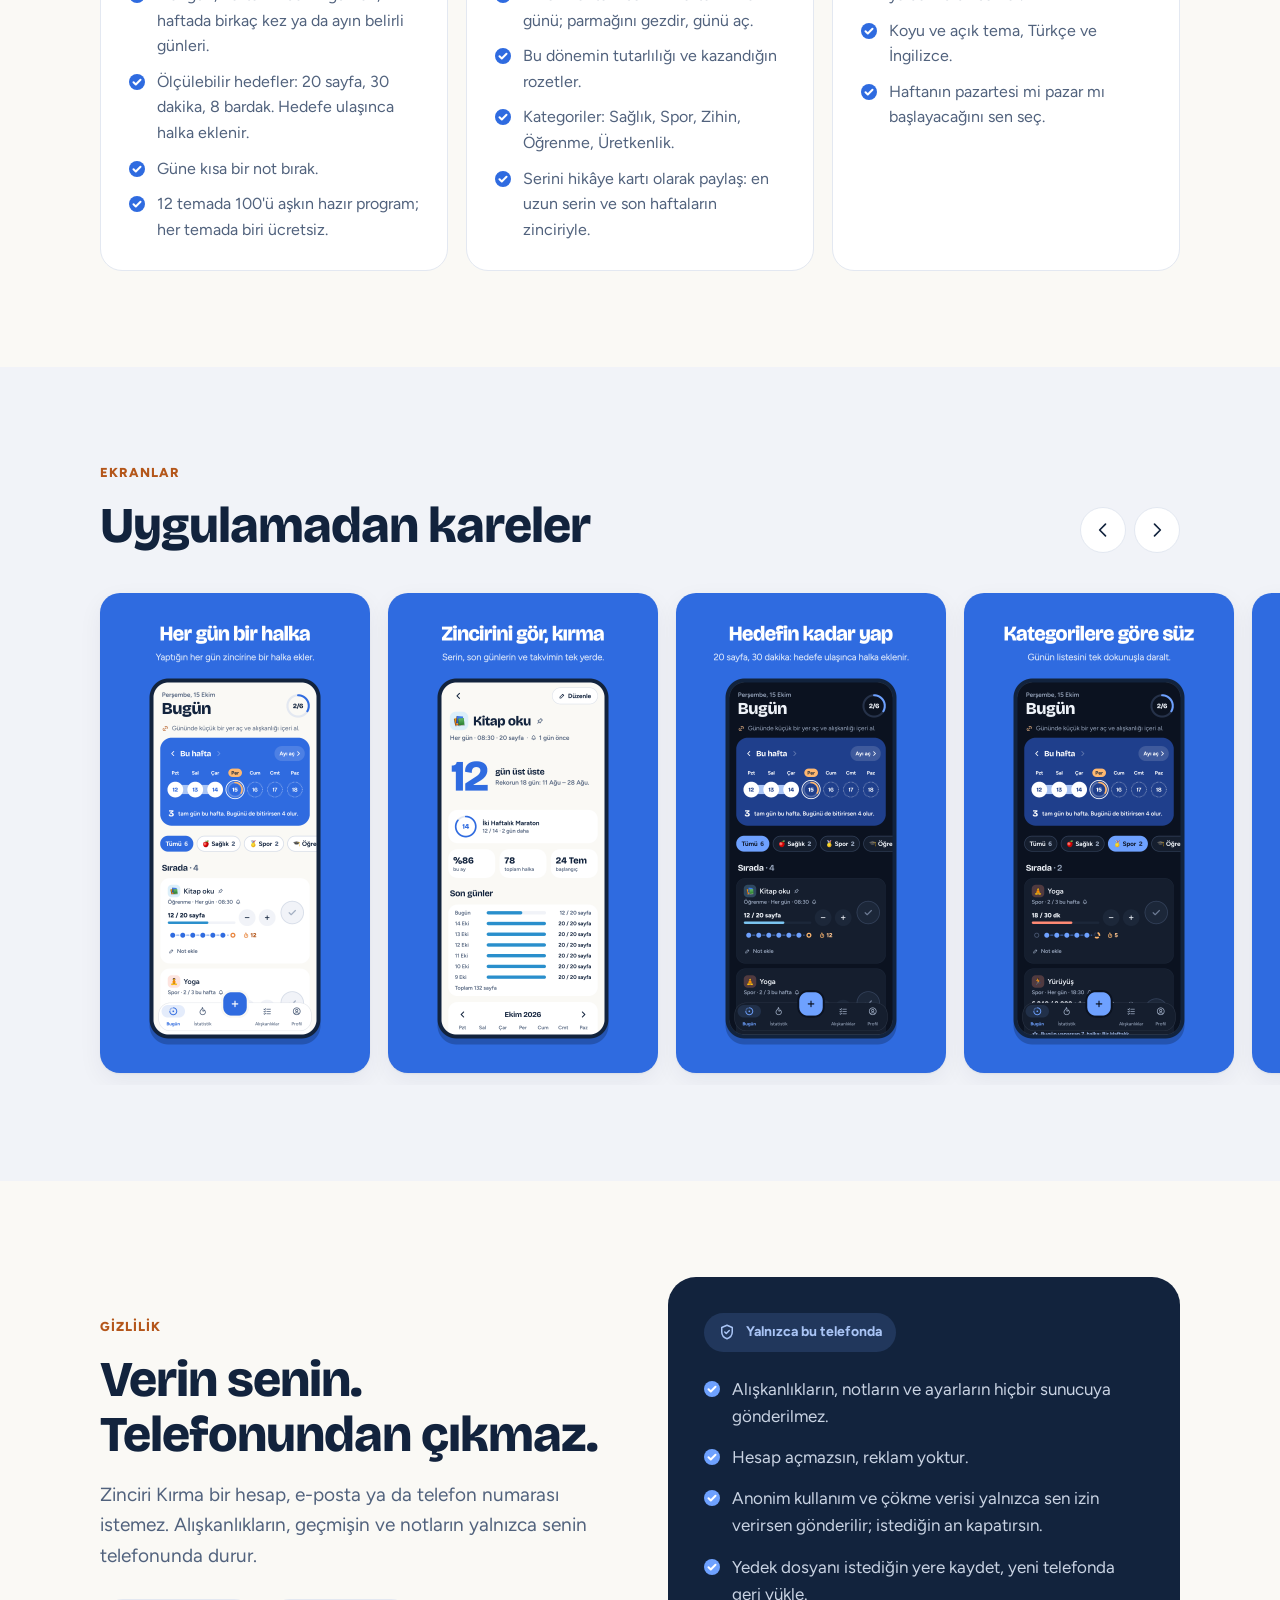
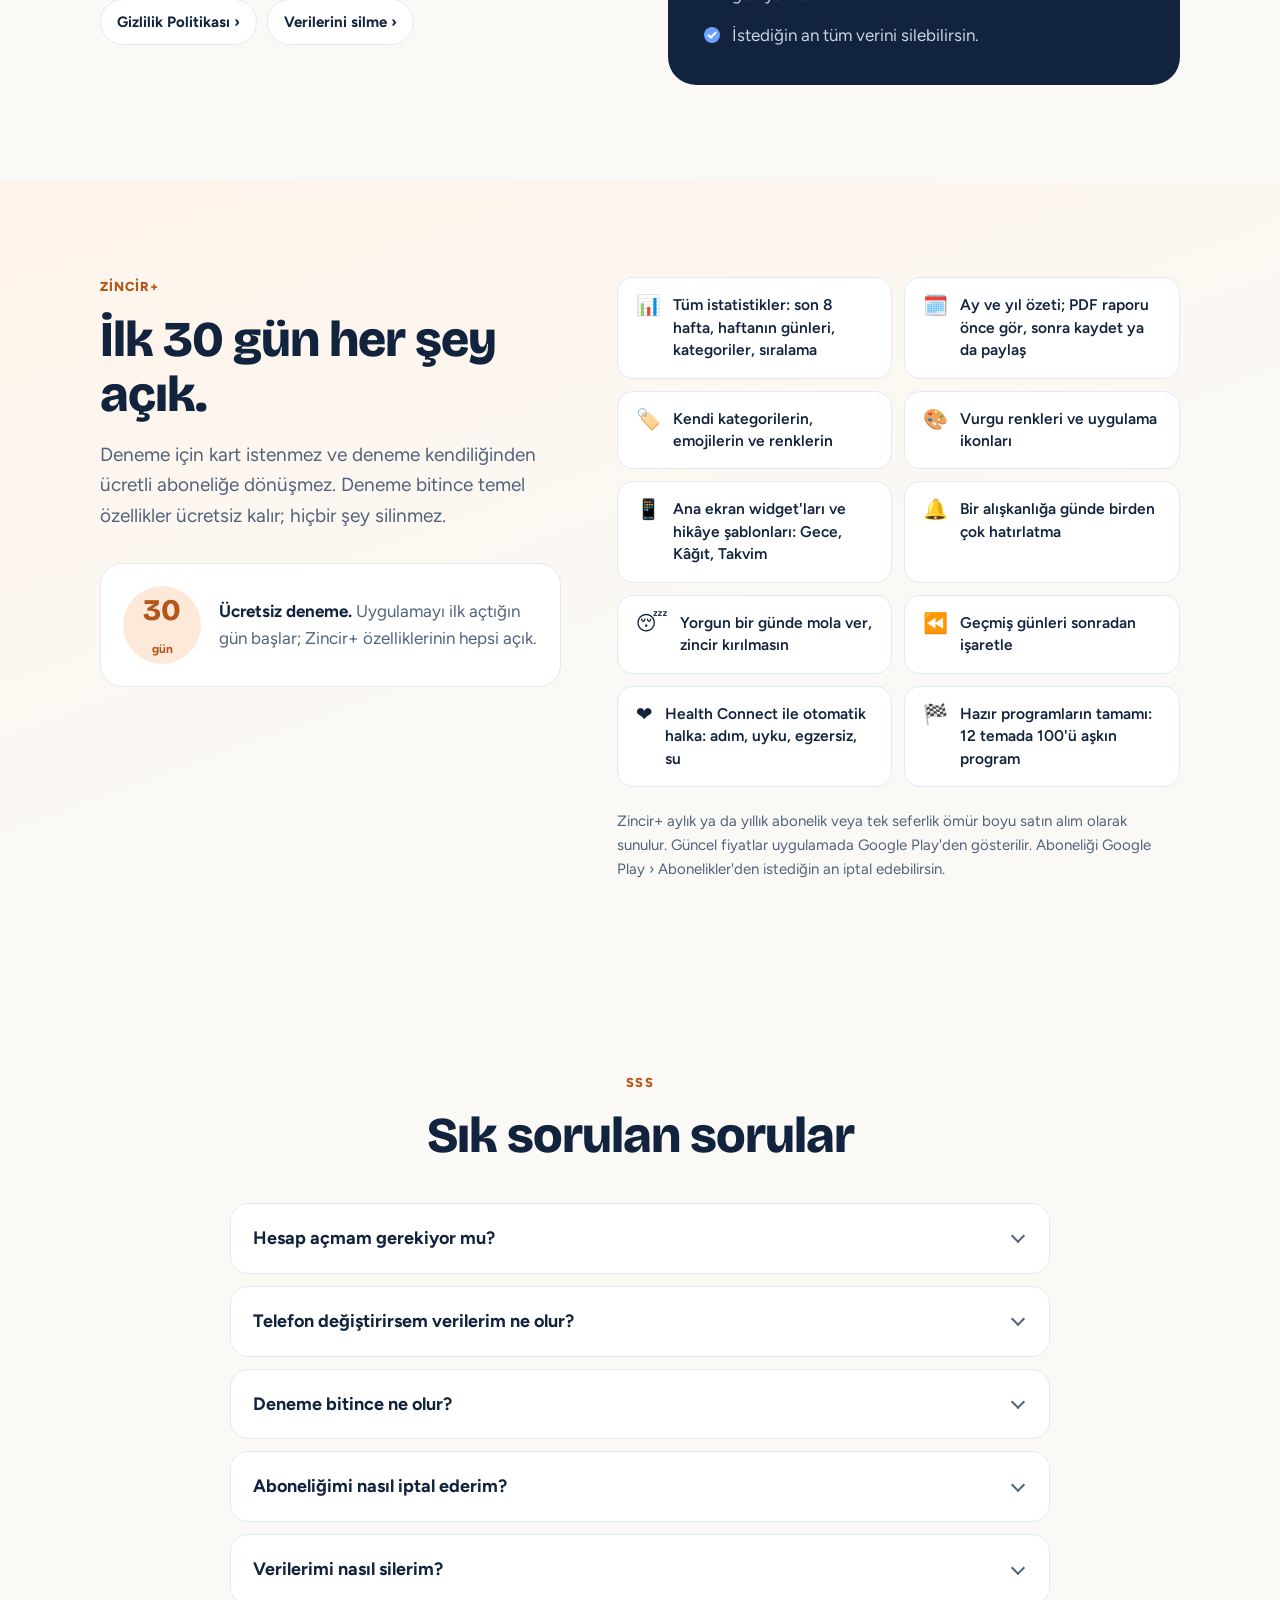
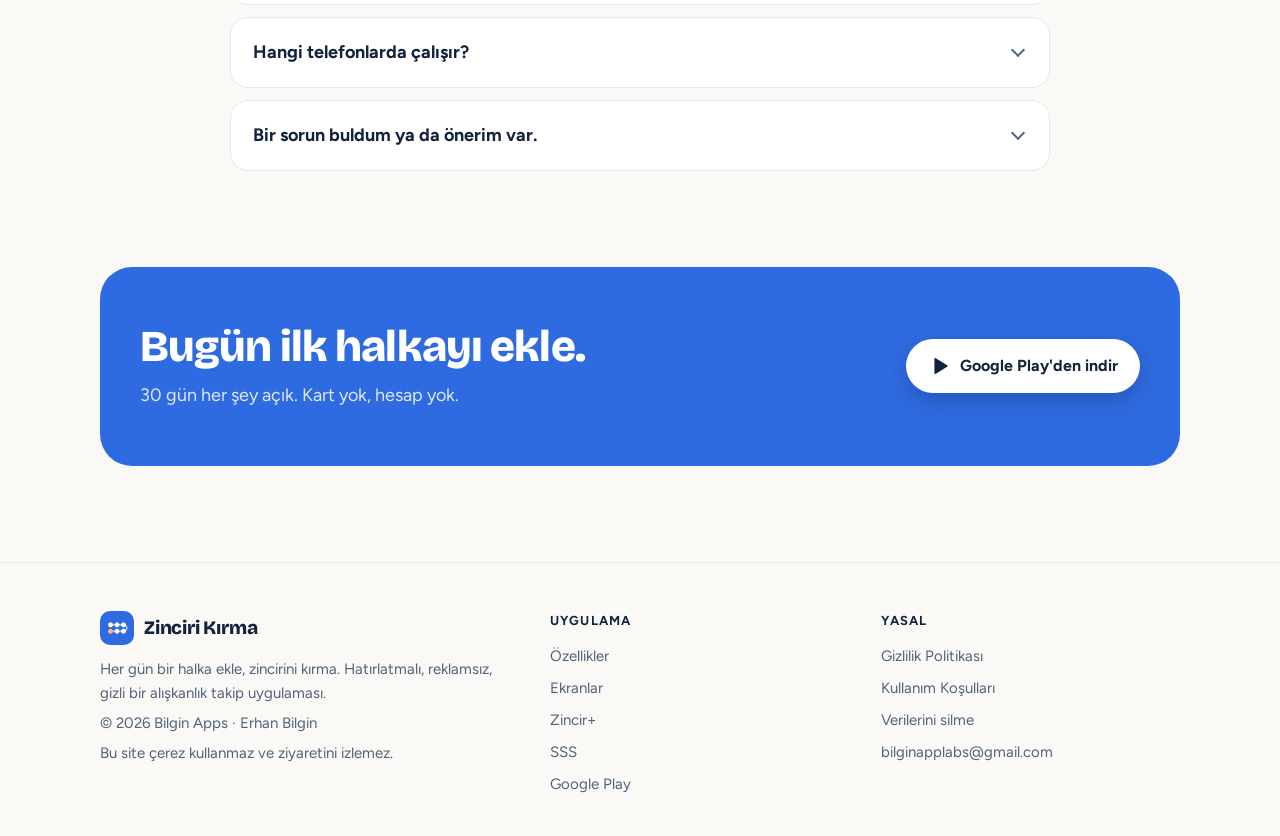
==== commit 597dd7b9: "Update the screenshots and features, privacy policy version 9 New store screenshots from the current" ====
--- a/index.html
+++ b/index.html
@@ -66,8 +66,8 @@
     <p class="kicker">Özellikler</p>
     <h2 class="section-title">Sade, ama ihtiyacın olan her şey içinde.</h2>
     <div class="features"><article class="card"><div class="icon "><svg viewBox="0 0 24 24" fill="none" stroke="currentColor" stroke-width="2" stroke-linecap="round" stroke-linejoin="round" aria-hidden="true"><path d="M10 14a4.2 4.2 0 0 0 6 0l3-3a4.2 4.2 0 0 0-6-6l-1 1"/><path d="M14 10a4.2 4.2 0 0 0-6 0l-3 3a4.2 4.2 0 0 0 6 6l1-1"/></svg></div><h3>Her gün bir halka</h3>
-<ul class="ticks"><li>Alışkanlık ya da tek seferlik görev ekle, saatini seç.</li><li>Her gün, haftanın belirli günleri, haftada birkaç kez ya da ayın belirli günleri.</li><li>Ölçülebilir hedefler: 20 sayfa, 30 dakika, 8 bardak. Hedefe ulaşınca halka eklenir.</li><li>Güne kısa bir not bırak.</li></ul></article><article class="card"><div class="icon "><svg viewBox="0 0 24 24" fill="none" stroke="currentColor" stroke-width="2" stroke-linecap="round" stroke-linejoin="round" aria-hidden="true"><path d="M4 20V13"/><path d="M10 20V5"/><path d="M16 20v-9"/><path d="M21 20H3"/></svg></div><h3>Görerek ilerle</h3>
-<ul class="ticks"><li>Bu haftanın zinciri, ay takvimi ve her alışkanlığın serisi.</li><li>Bu dönemin tutarlılığı ve kazandığın rozetler.</li><li>Kategoriler: Sağlık, Spor, Zihin, Öğrenme, Üretkenlik.</li><li>Serini hikâye kartı olarak paylaş.</li></ul></article><article class="card"><div class="icon warm"><svg viewBox="0 0 24 24" fill="none" stroke="currentColor" stroke-width="2" stroke-linecap="round" stroke-linejoin="round" aria-hidden="true"><path d="M6 9a6 6 0 0 1 12 0c0 6 2.5 7.5 2.5 7.5h-17S6 15 6 9"/><path d="M10 20a2 2 0 0 0 4 0"/></svg></div><h3>Zamanında hatırlat</h3>
+<ul class="ticks"><li>Alışkanlık ya da tek seferlik görev ekle, saatini seç.</li><li>Her gün, haftanın belirli günleri, haftada birkaç kez ya da ayın belirli günleri.</li><li>Ölçülebilir hedefler: 20 sayfa, 30 dakika, 8 bardak. Hedefe ulaşınca halka eklenir.</li><li>Güne kısa bir not bırak.</li><li>12 temada 100&#x27;ü aşkın hazır program; her temada biri ücretsiz.</li></ul></article><article class="card"><div class="icon "><svg viewBox="0 0 24 24" fill="none" stroke="currentColor" stroke-width="2" stroke-linecap="round" stroke-linejoin="round" aria-hidden="true"><path d="M4 20V13"/><path d="M10 20V5"/><path d="M16 20v-9"/><path d="M21 20H3"/></svg></div><h3>Görerek ilerle</h3>
+<ul class="ticks"><li>Bu haftanın zinciri, ay takvimi ve her alışkanlığın serisi.</li><li>Zincir haritan: son 12 haftanın her günü; parmağını gezdir, günü aç.</li><li>Bu dönemin tutarlılığı ve kazandığın rozetler.</li><li>Kategoriler: Sağlık, Spor, Zihin, Öğrenme, Üretkenlik.</li><li>Serini hikâye kartı olarak paylaş: en uzun serin ve son haftaların zinciriyle.</li></ul></article><article class="card"><div class="icon warm"><svg viewBox="0 0 24 24" fill="none" stroke="currentColor" stroke-width="2" stroke-linecap="round" stroke-linejoin="round" aria-hidden="true"><path d="M6 9a6 6 0 0 1 12 0c0 6 2.5 7.5 2.5 7.5h-17S6 15 6 9"/><path d="M10 20a2 2 0 0 0 4 0"/></svg></div><h3>Zamanında hatırlat</h3>
 <ul class="ticks"><li>Zamanı gelince hatırlatma al.</li><li>Bildirimden tek dokunuşla &quot;Yaptım&quot; ya da &quot;10 dk sonra&quot;.</li><li>Koyu ve açık tema, Türkçe ve İngilizce.</li><li>Haftanın pazartesi mi pazar mı başlayacağını sen seç.</li></ul></article></div>
   </div>
 </section>
@@ -83,7 +83,7 @@
       <button type="button" data-shots="1" aria-label="Sonraki"><svg viewBox="0 0 24 24" fill="none" stroke="currentColor" stroke-width="2" stroke-linecap="round" stroke-linejoin="round" aria-hidden="true"><path d="M9 5l7 7-7 7"/></svg></button>
     </div>
   </div>
-  <div class="shots" tabindex="0" aria-label="Uygulamadan kareler"><figure><img src="assets/shots/tr/01-bugun.png" alt="Her gün bir halka: Bugün ekranı" width="1080" height="1920" loading="lazy" decoding="async"></figure><figure><img src="assets/shots/tr/02-zincirin.png" alt="Zincirini gör, kırma: alışkanlık detayı" width="1080" height="1920" loading="lazy" decoding="async"></figure><figure><img src="assets/shots/tr/03-hedef.png" alt="Hedefin kadar yap: ölçülebilir hedef" width="1080" height="1920" loading="lazy" decoding="async"></figure><figure><img src="assets/shots/tr/04-kategori.png" alt="Kategorilere göre süz" width="1080" height="1920" loading="lazy" decoding="async"></figure><figure><img src="assets/shots/tr/05-istatistik.png" alt="Ne kadar tutarlısın? İstatistik ekranı" width="1080" height="1920" loading="lazy" decoding="async"></figure><figure><img src="assets/shots/tr/06-rozetler.png" alt="Rozetler ve seriler: Profil ekranı" width="1080" height="1920" loading="lazy" decoding="async"></figure><figure><img src="assets/shots/tr/07-verin.png" alt="Verin telefonunda kalır: Ayarlar" width="1080" height="1920" loading="lazy" decoding="async"></figure><figure><img src="assets/shots/tr/08-zincir-plus.png" alt="30 gün her şey açık: Zincir+" width="1080" height="1920" loading="lazy" decoding="async"></figure></div>
+  <div class="shots" tabindex="0" aria-label="Uygulamadan kareler"><figure><img src="assets/shots/tr/01-bugun.png" alt="Her gün bir halka: Bugün ekranı" width="1080" height="1920" loading="lazy" decoding="async"></figure><figure><img src="assets/shots/tr/02-zincirin.png" alt="Zincirini gör, kırma: alışkanlık detayı" width="1080" height="1920" loading="lazy" decoding="async"></figure><figure><img src="assets/shots/tr/03-hedef.png" alt="Hedefin kadar yap: ölçülebilir hedef" width="1080" height="1920" loading="lazy" decoding="async"></figure><figure><img src="assets/shots/tr/04-kategori.png" alt="Kategorilere göre süz" width="1080" height="1920" loading="lazy" decoding="async"></figure><figure><img src="assets/shots/tr/05-istatistik.png" alt="Ne kadar tutarlısın? İstatistik ekranı" width="1080" height="1920" loading="lazy" decoding="async"></figure><figure><img src="assets/shots/tr/06-harita.png" alt="Zincir haritan: Profil ekranı" width="1080" height="1920" loading="lazy" decoding="async"></figure><figure><img src="assets/shots/tr/07-verin.png" alt="Verin telefonunda kalır: Ayarlar" width="1080" height="1920" loading="lazy" decoding="async"></figure><figure><img src="assets/shots/tr/08-zincir-plus.png" alt="30 gün her şey açık: Zincir+" width="1080" height="1920" loading="lazy" decoding="async"></figure></div>
 </section>
 
 <section id="privacy">
@@ -113,7 +113,7 @@
       <div class="trial"><div class="trial-days">30<small>gün</small></div><p><strong>Ücretsiz deneme.</strong> Uygulamayı ilk açtığın gün başlar; Zincir+ özelliklerinin hepsi açık.</p></div>
     </div>
     <div>
-      <ul class="plus-list"><li><span class="em" aria-hidden="true">📊</span><span>Tüm istatistikler: son 8 hafta, haftanın günleri, kategoriler, sıralama</span></li><li><span class="em" aria-hidden="true">🗓️</span><span>Ay ve yıl özeti, PDF rapor ve tablo (CSV) olarak dışa aktarma</span></li><li><span class="em" aria-hidden="true">🏷️</span><span>Kendi kategorilerin, emojilerin ve renklerin</span></li><li><span class="em" aria-hidden="true">🎨</span><span>Vurgu renkleri ve uygulama ikonları</span></li><li><span class="em" aria-hidden="true">📱</span><span>Ana ekran widget&#x27;ları ve hikâye şablonları</span></li><li><span class="em" aria-hidden="true">🔔</span><span>Bir alışkanlığa günde birden çok hatırlatma</span></li><li><span class="em" aria-hidden="true">😴</span><span>Yorgun bir günde mola ver, zincir kırılmasın</span></li><li><span class="em" aria-hidden="true">⏪</span><span>Geçmiş günleri sonradan işaretle</span></li><li><span class="em" aria-hidden="true">❤️</span><span>Health Connect ile otomatik halka: adım, uyku, egzersiz, su</span></li><li><span class="em" aria-hidden="true">🏁</span><span>Hazır programlar: 30 günlük okuma, sabah rutini ve daha fazlası</span></li></ul>
+      <ul class="plus-list"><li><span class="em" aria-hidden="true">📊</span><span>Tüm istatistikler: son 8 hafta, haftanın günleri, kategoriler, sıralama</span></li><li><span class="em" aria-hidden="true">🗓️</span><span>Ay ve yıl özeti; PDF raporu önce gör, sonra kaydet ya da paylaş</span></li><li><span class="em" aria-hidden="true">🏷️</span><span>Kendi kategorilerin, emojilerin ve renklerin</span></li><li><span class="em" aria-hidden="true">🎨</span><span>Vurgu renkleri ve uygulama ikonları</span></li><li><span class="em" aria-hidden="true">📱</span><span>Ana ekran widget&#x27;ları ve hikâye şablonları: Gece, Kâğıt, Takvim</span></li><li><span class="em" aria-hidden="true">🔔</span><span>Bir alışkanlığa günde birden çok hatırlatma</span></li><li><span class="em" aria-hidden="true">😴</span><span>Yorgun bir günde mola ver, zincir kırılmasın</span></li><li><span class="em" aria-hidden="true">⏪</span><span>Geçmiş günleri sonradan işaretle</span></li><li><span class="em" aria-hidden="true">❤️</span><span>Health Connect ile otomatik halka: adım, uyku, egzersiz, su</span></li><li><span class="em" aria-hidden="true">🏁</span><span>Hazır programların tamamı: 12 temada 100&#x27;ü aşkın program</span></li></ul>
       <p class="fine">Zincir+ aylık ya da yıllık abonelik veya tek seferlik ömür boyu satın alım olarak sunulur. Güncel fiyatlar uygulamada Google Play'den gösterilir. Aboneliği Google Play › Abonelikler'den istediğin an iptal edebilirsin.</p>
     </div>
   </div>
@@ -124,7 +124,7 @@
     <p class="kicker">SSS</p>
     <h2 class="section-title">Sık sorulan sorular</h2>
   </div>
-  <div class="wrap"><div class="faq"><details><summary>Hesap açmam gerekiyor mu?</summary><p>Hayır. Zinciri Kırma hesap, e-posta ya da telefon numarası istemez. Alışkanlıkların, notların ve ayarların yalnızca telefonunda durur; hiçbir sunucuya gönderilmez.</p></details><details><summary>Telefon değiştirirsem verilerim ne olur?</summary><p>Profil › Ayarlar › Yedekleme › "Şimdi yedekle" ile bir yedek dosyası oluştur, istediğin yere (örneğin Google Drive) kaydet ve yeni telefonda "Geri yükle" ile aç. Telefonunda Google yedeklemesi açıksa Android da uygulamanın verisini senin Google hesabına yedekleyebilir.</p></details><details><summary>Deneme bitince ne olur?</summary><p>Zincir+ özellikleri kapanır. Alışkanlıkların, geçmişin ve ayarların silinmez; temel özellikler ücretsiz kalır. Deneme kendiliğinden ücretli aboneliğe dönüşmez.</p></details><details><summary>Aboneliğimi nasıl iptal ederim?</summary><p>Google Play uygulamasında Profil › Ödemeler ve abonelikler › Abonelikler bölümünden istediğin an iptal edebilirsin. Dönemin sonuna kadar Zincir+ açık kalır.</p></details><details><summary>Verilerimi nasıl silerim?</summary><p>Profil › Ayarlar › "Tüm verilerimi sil" ile her şeyi bu telefondan kalıcı olarak silersin. Ayrıntılar <a href="veri-silme/">Verilerini silme</a> sayfasında.</p></details><details><summary>Hangi telefonlarda çalışır?</summary><p>Android 8.0 ve üzeri sürümlerde çalışır.</p></details><details><summary>Bir sorun buldum ya da önerim var.</summary><p>Bize <a href="mailto:bilginapplabs@gmail.com">bilginapplabs@gmail.com</a> adresinden yaz; her e-postayı okuyoruz.</p></details></div></div>
+  <div class="wrap"><div class="faq"><details><summary>Hesap açmam gerekiyor mu?</summary><p>Hayır. Zinciri Kırma hesap, e-posta ya da telefon numarası istemez. Alışkanlıkların, notların ve ayarların yalnızca telefonunda durur; hiçbir sunucuya gönderilmez.</p></details><details><summary>Telefon değiştirirsem verilerim ne olur?</summary><p>Profil › Ayarlar › Yedekleme › "Şimdi yedekle" ile bir yedek dosyası oluştur, istediğin yere (örneğin Google Drive) kaydet ve yeni telefonda "Geri yükle" ile aç; geri yükleme o telefondaki alışkanlıkların yerini alır, önce sorulur. Telefonunda Google yedeklemesi açıksa Android da uygulamanın verisini senin Google hesabına yedekleyebilir.</p></details><details><summary>Deneme bitince ne olur?</summary><p>Zincir+ özellikleri kapanır. Alışkanlıkların, geçmişin ve ayarların silinmez; temel özellikler ücretsiz kalır. Deneme kendiliğinden ücretli aboneliğe dönüşmez.</p></details><details><summary>Aboneliğimi nasıl iptal ederim?</summary><p>Google Play uygulamasında Profil › Ödemeler ve abonelikler › Abonelikler bölümünden istediğin an iptal edebilirsin. Dönemin sonuna kadar Zincir+ açık kalır.</p></details><details><summary>Verilerimi nasıl silerim?</summary><p>Profil › Ayarlar › "Tüm verilerimi sil" ile her şeyi bu telefondan kalıcı olarak silersin. Ayrıntılar <a href="veri-silme/">Verilerini silme</a> sayfasında.</p></details><details><summary>Hangi telefonlarda çalışır?</summary><p>Android 8.0 ve üzeri sürümlerde çalışır.</p></details><details><summary>Bir sorun buldum ya da önerim var.</summary><p>Bize <a href="mailto:bilginapplabs@gmail.com">bilginapplabs@gmail.com</a> adresinden yaz; her e-postayı okuyoruz.</p></details></div></div>
 </section>
 
 <div class="wrap">
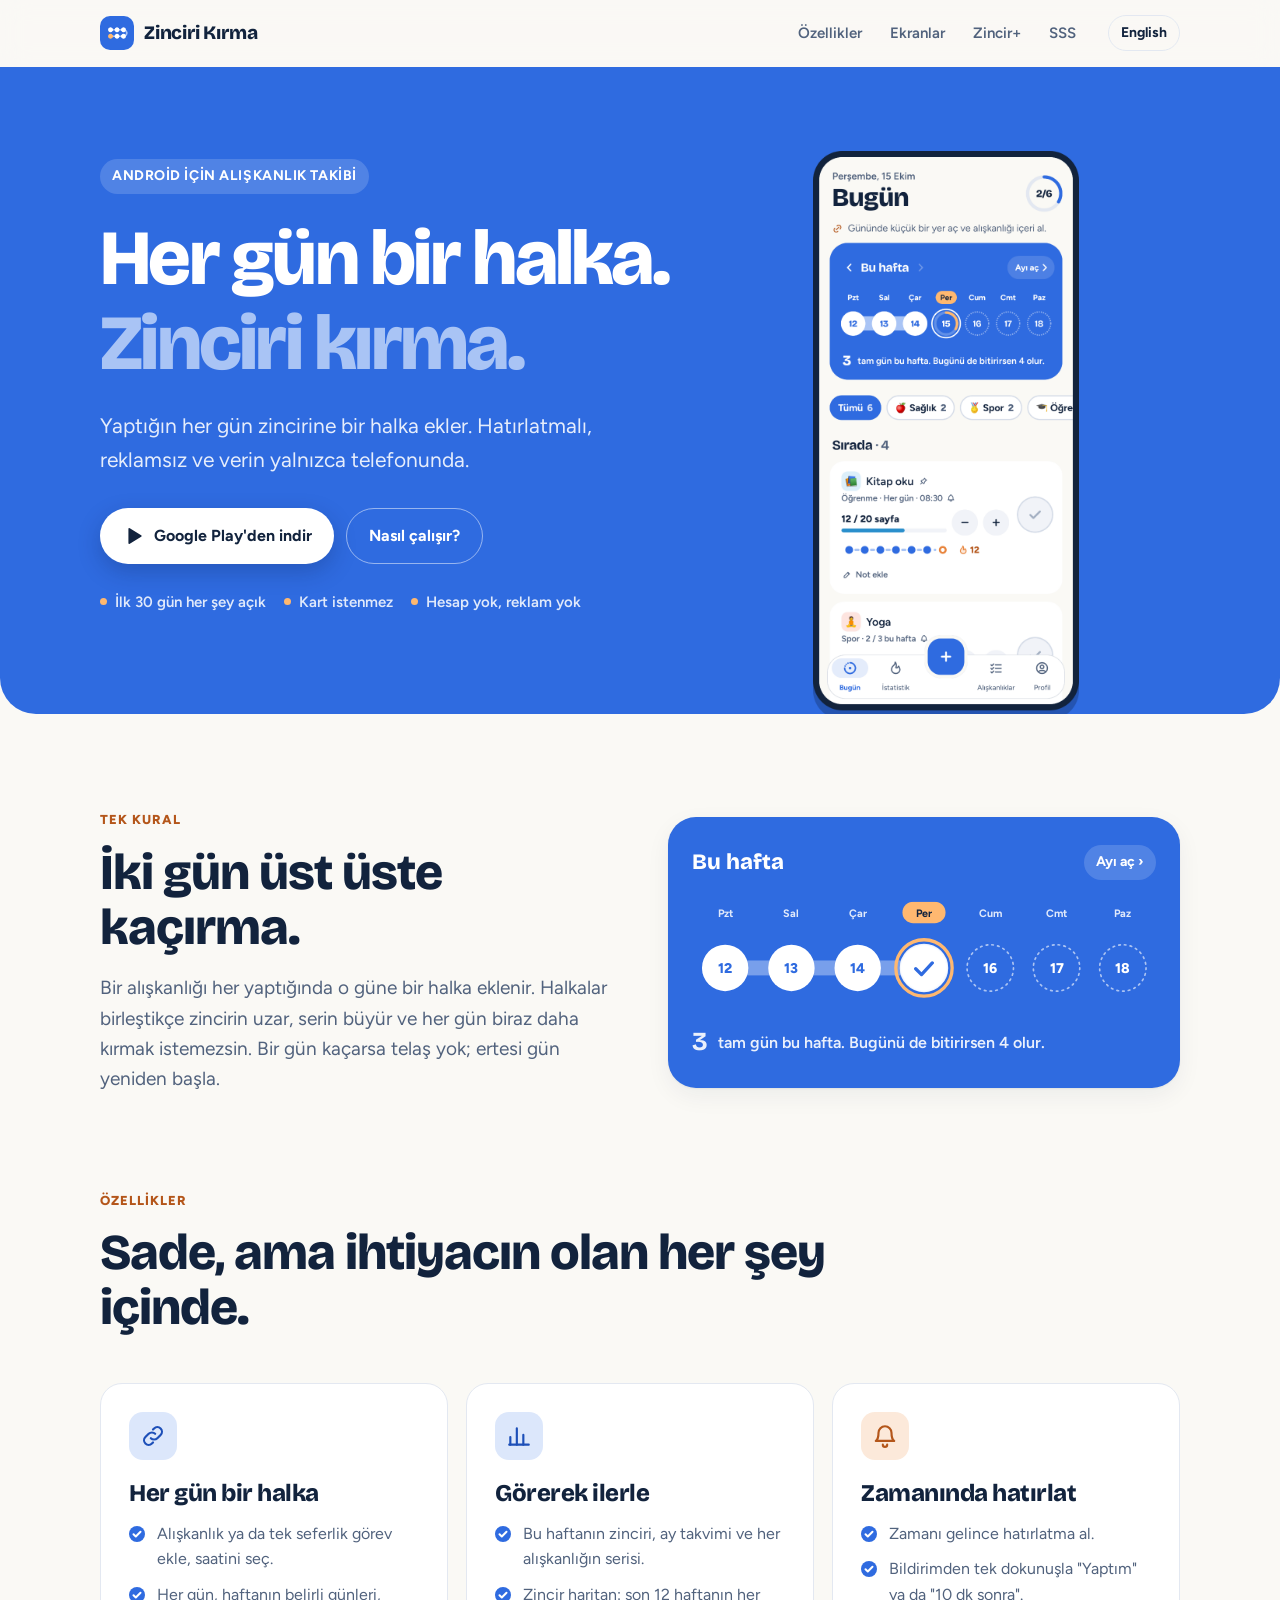
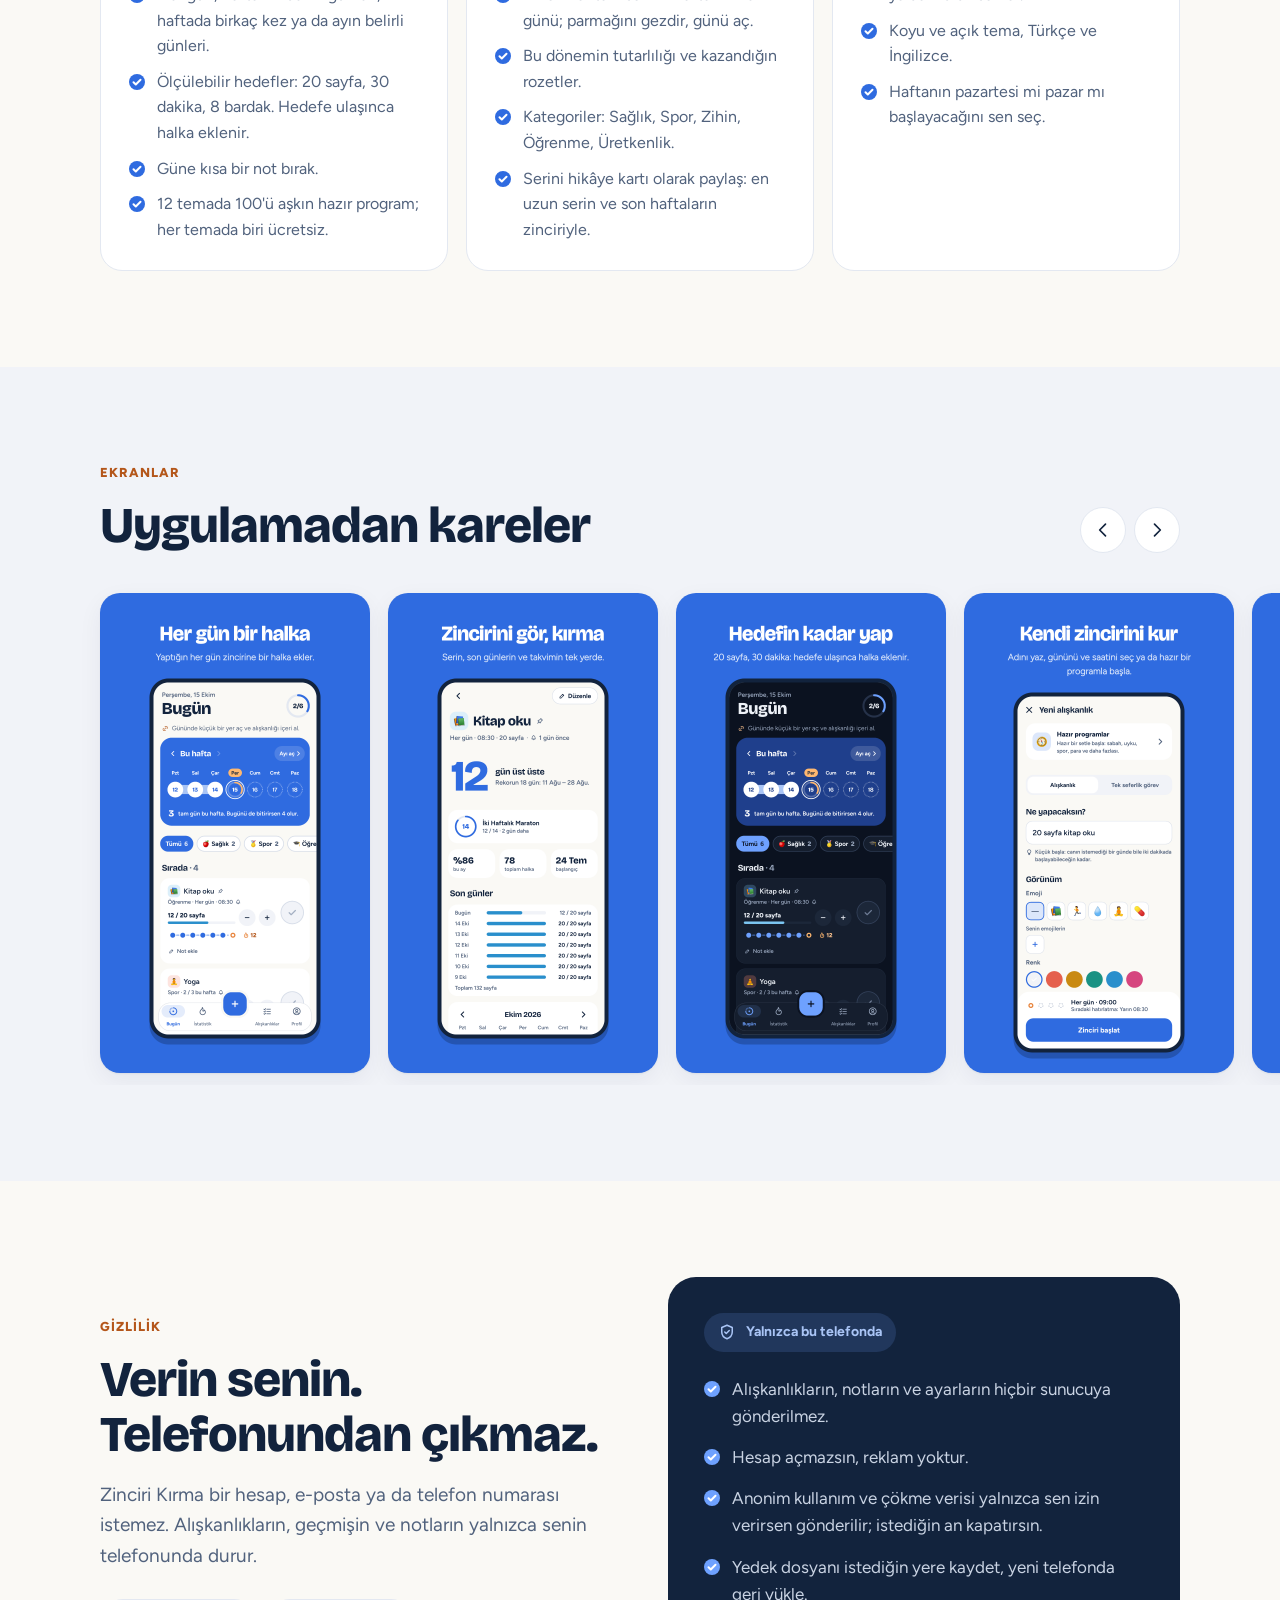
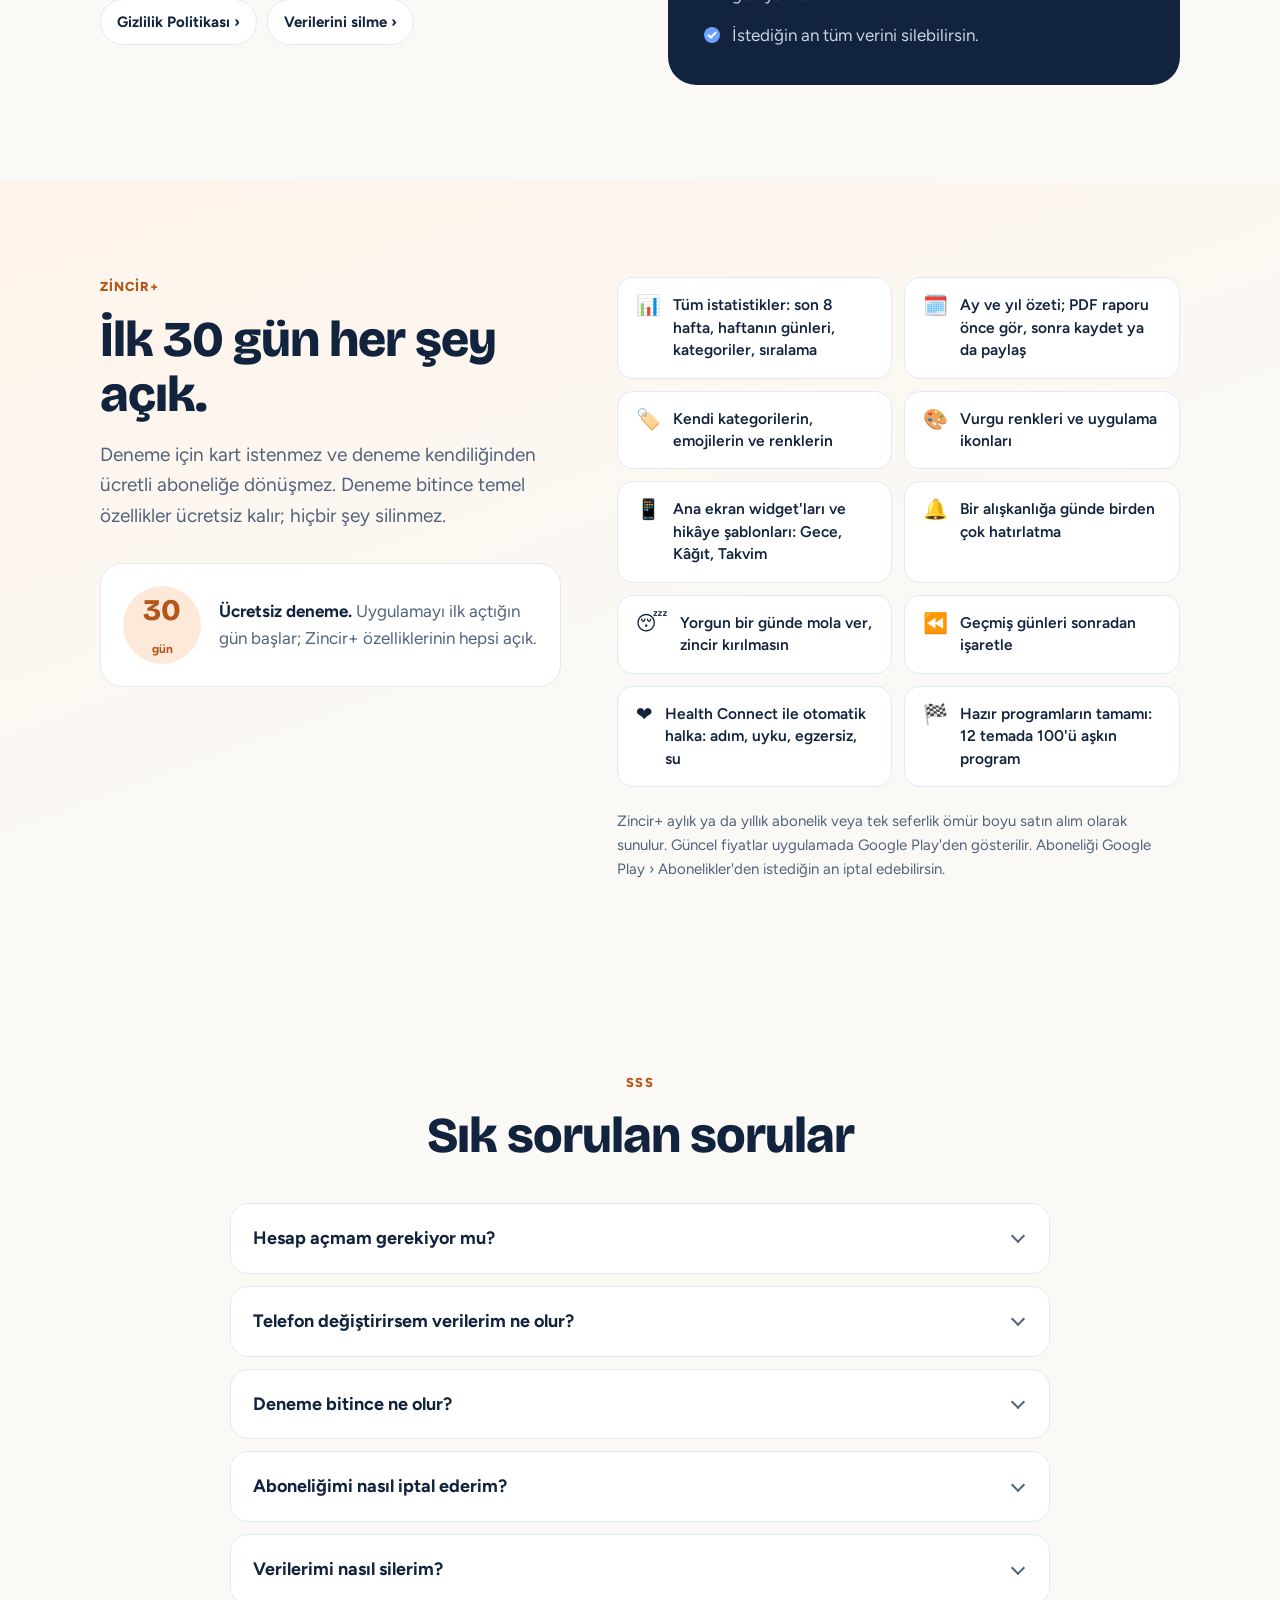
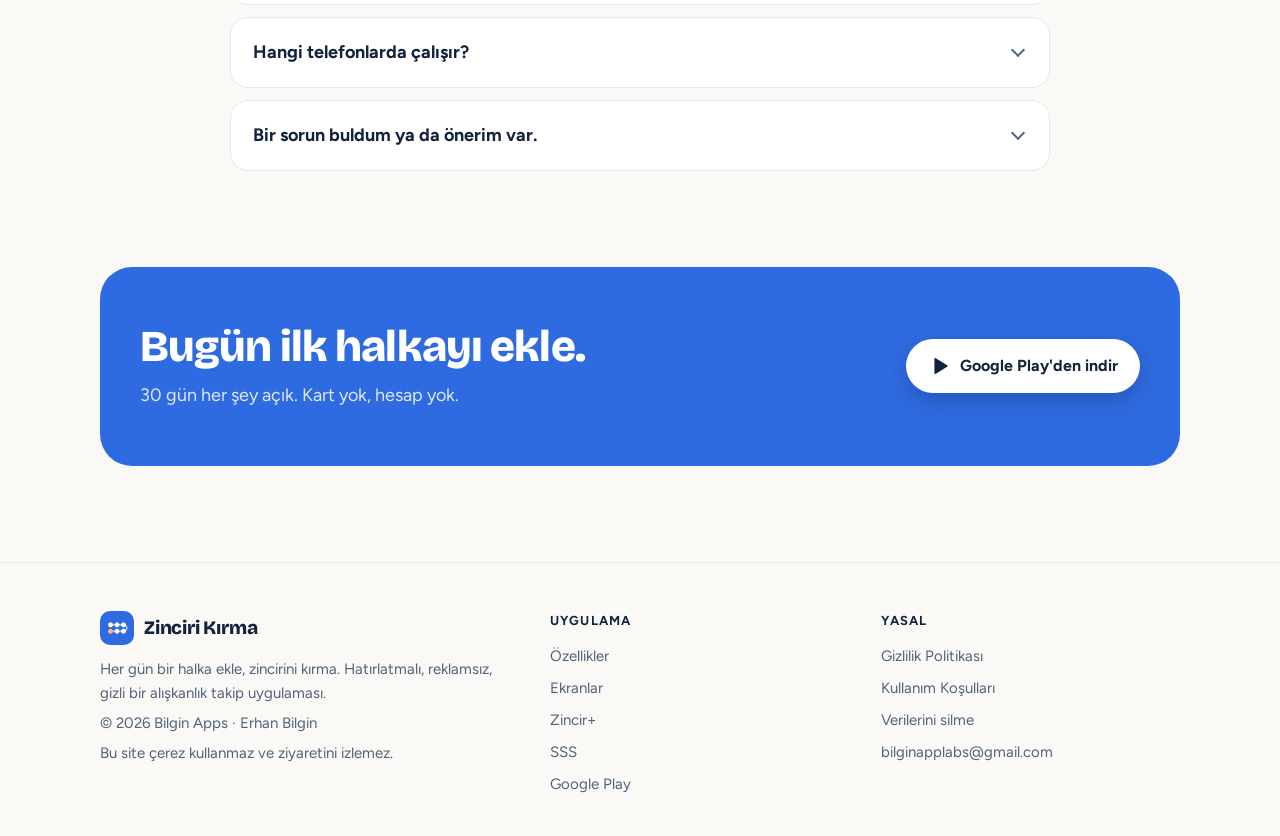
==== commit 14e368e5: "The new habit screen as screenshot 4 The habit editor replaces the category filter shot in both lang" ====
--- a/index.html
+++ b/index.html
@@ -83,7 +83,7 @@
       <button type="button" data-shots="1" aria-label="Sonraki"><svg viewBox="0 0 24 24" fill="none" stroke="currentColor" stroke-width="2" stroke-linecap="round" stroke-linejoin="round" aria-hidden="true"><path d="M9 5l7 7-7 7"/></svg></button>
     </div>
   </div>
-  <div class="shots" tabindex="0" aria-label="Uygulamadan kareler"><figure><img src="assets/shots/tr/01-bugun.png" alt="Her gün bir halka: Bugün ekranı" width="1080" height="1920" loading="lazy" decoding="async"></figure><figure><img src="assets/shots/tr/02-zincirin.png" alt="Zincirini gör, kırma: alışkanlık detayı" width="1080" height="1920" loading="lazy" decoding="async"></figure><figure><img src="assets/shots/tr/03-hedef.png" alt="Hedefin kadar yap: ölçülebilir hedef" width="1080" height="1920" loading="lazy" decoding="async"></figure><figure><img src="assets/shots/tr/04-kategori.png" alt="Kategorilere göre süz" width="1080" height="1920" loading="lazy" decoding="async"></figure><figure><img src="assets/shots/tr/05-istatistik.png" alt="Ne kadar tutarlısın? İstatistik ekranı" width="1080" height="1920" loading="lazy" decoding="async"></figure><figure><img src="assets/shots/tr/06-harita.png" alt="Zincir haritan: Profil ekranı" width="1080" height="1920" loading="lazy" decoding="async"></figure><figure><img src="assets/shots/tr/07-verin.png" alt="Verin telefonunda kalır: Ayarlar" width="1080" height="1920" loading="lazy" decoding="async"></figure><figure><img src="assets/shots/tr/08-zincir-plus.png" alt="30 gün her şey açık: Zincir+" width="1080" height="1920" loading="lazy" decoding="async"></figure></div>
+  <div class="shots" tabindex="0" aria-label="Uygulamadan kareler"><figure><img src="assets/shots/tr/01-bugun.png" alt="Her gün bir halka: Bugün ekranı" width="1080" height="1920" loading="lazy" decoding="async"></figure><figure><img src="assets/shots/tr/02-zincirin.png" alt="Zincirini gör, kırma: alışkanlık detayı" width="1080" height="1920" loading="lazy" decoding="async"></figure><figure><img src="assets/shots/tr/03-hedef.png" alt="Hedefin kadar yap: ölçülebilir hedef" width="1080" height="1920" loading="lazy" decoding="async"></figure><figure><img src="assets/shots/tr/04-yeni-aliskanlik.png" alt="Kendi zincirini kur: yeni alışkanlık ekranı" width="1080" height="1920" loading="lazy" decoding="async"></figure><figure><img src="assets/shots/tr/05-istatistik.png" alt="Ne kadar tutarlısın? İstatistik ekranı" width="1080" height="1920" loading="lazy" decoding="async"></figure><figure><img src="assets/shots/tr/06-harita.png" alt="Zincir haritan: Profil ekranı" width="1080" height="1920" loading="lazy" decoding="async"></figure><figure><img src="assets/shots/tr/07-verin.png" alt="Verin telefonunda kalır: Ayarlar" width="1080" height="1920" loading="lazy" decoding="async"></figure><figure><img src="assets/shots/tr/08-zincir-plus.png" alt="30 gün her şey açık: Zincir+" width="1080" height="1920" loading="lazy" decoding="async"></figure></div>
 </section>
 
 <section id="privacy">
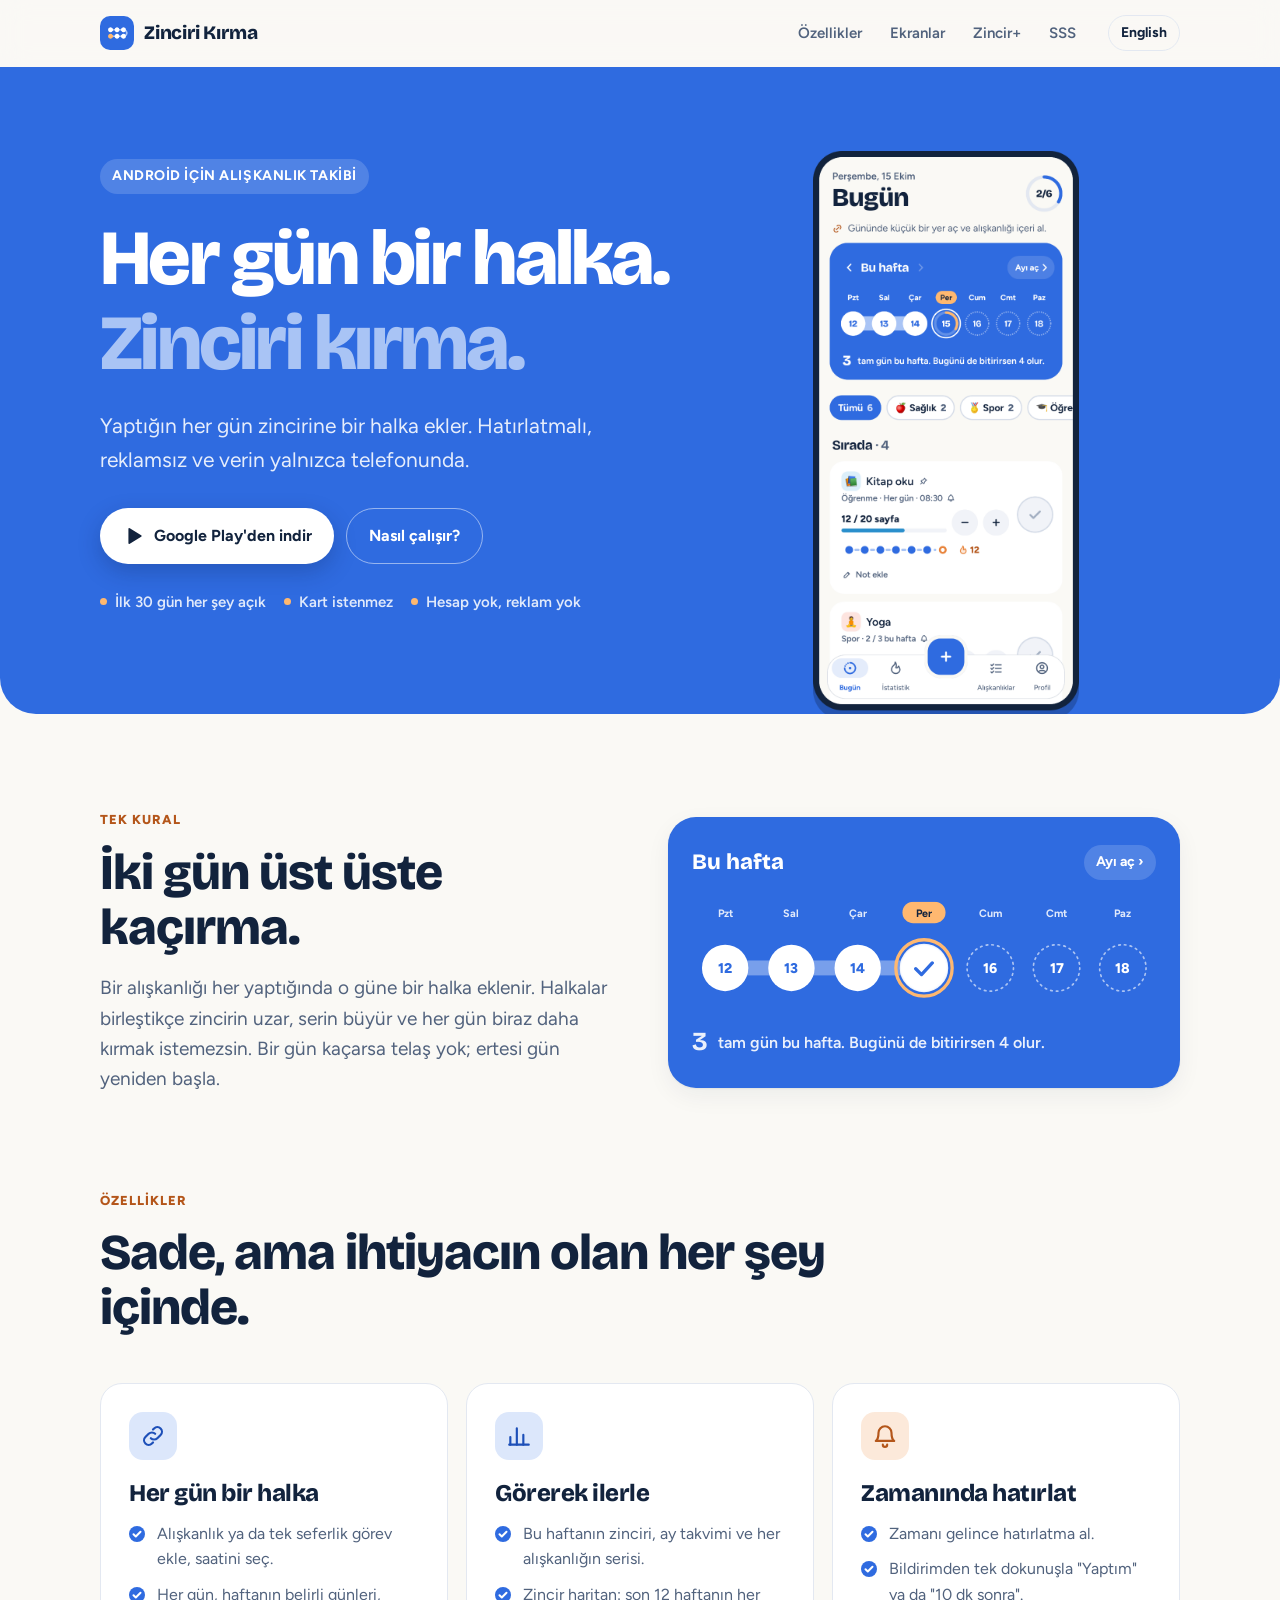
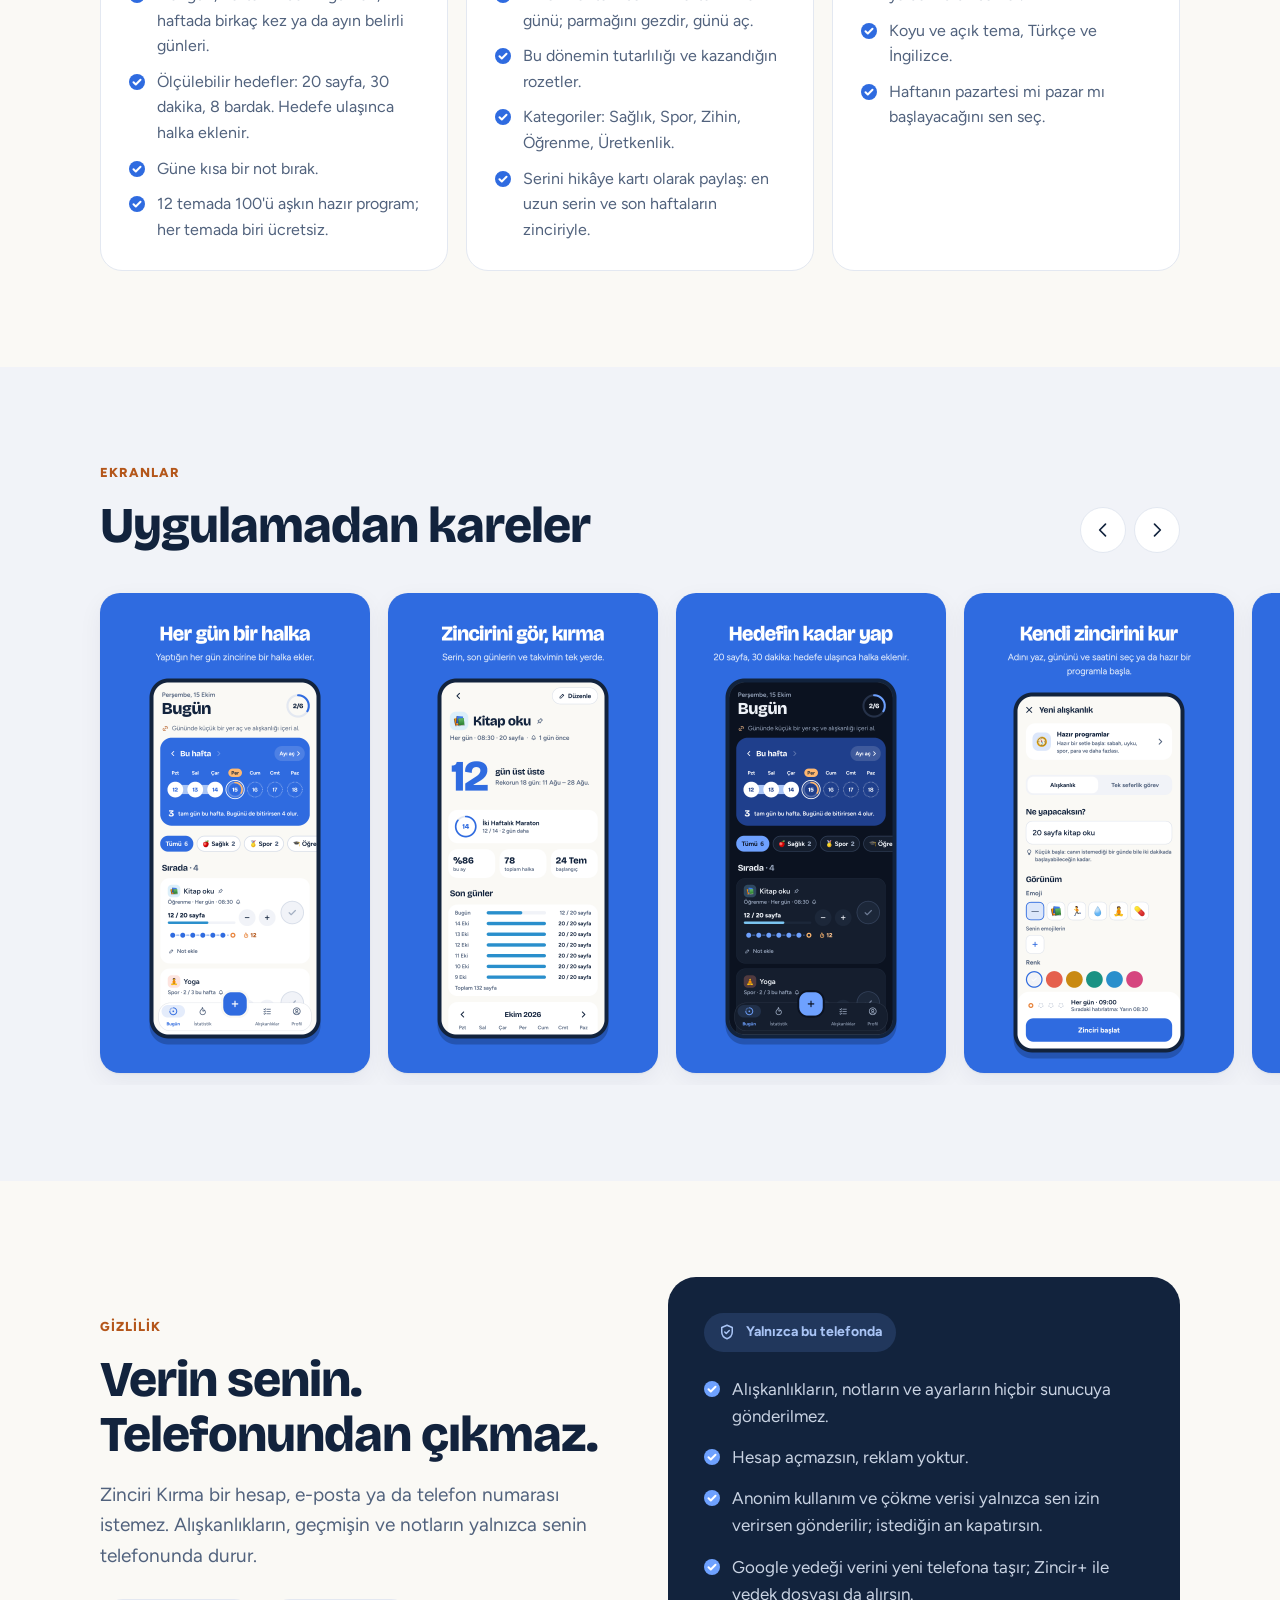
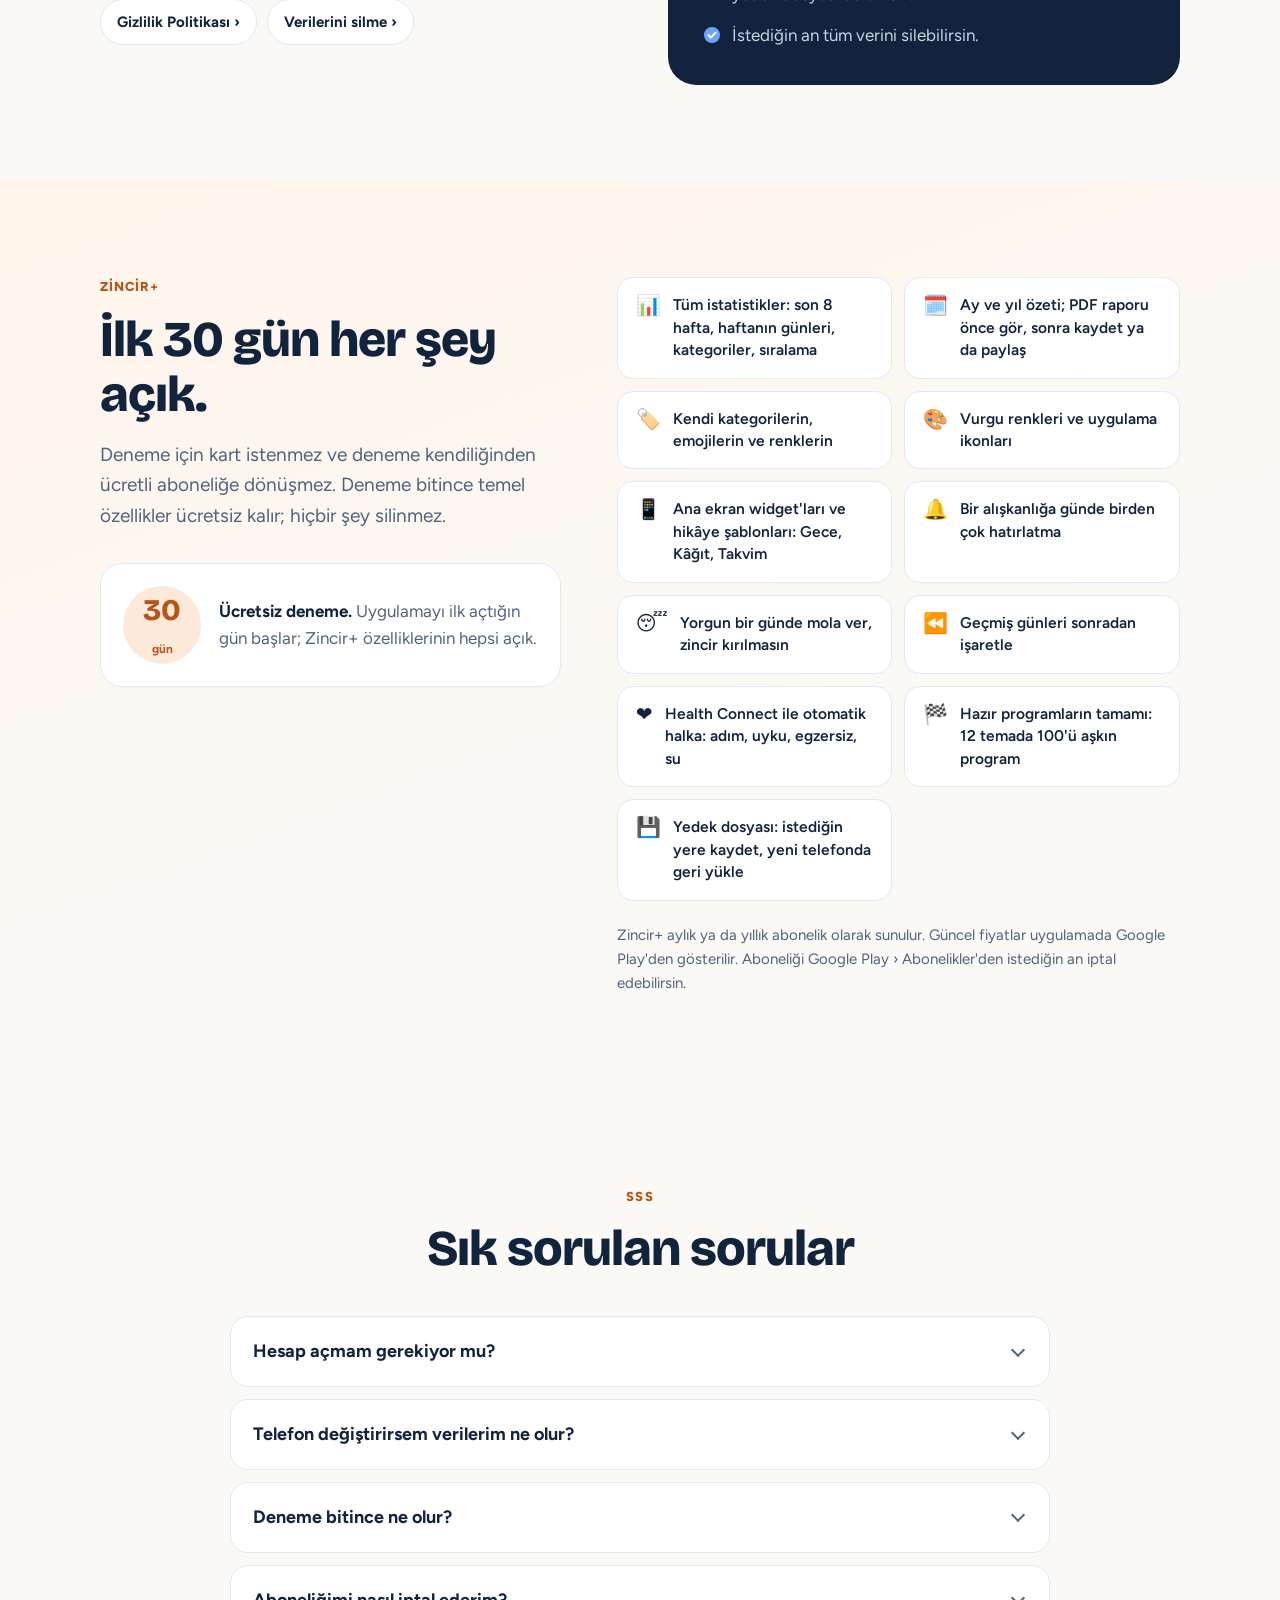
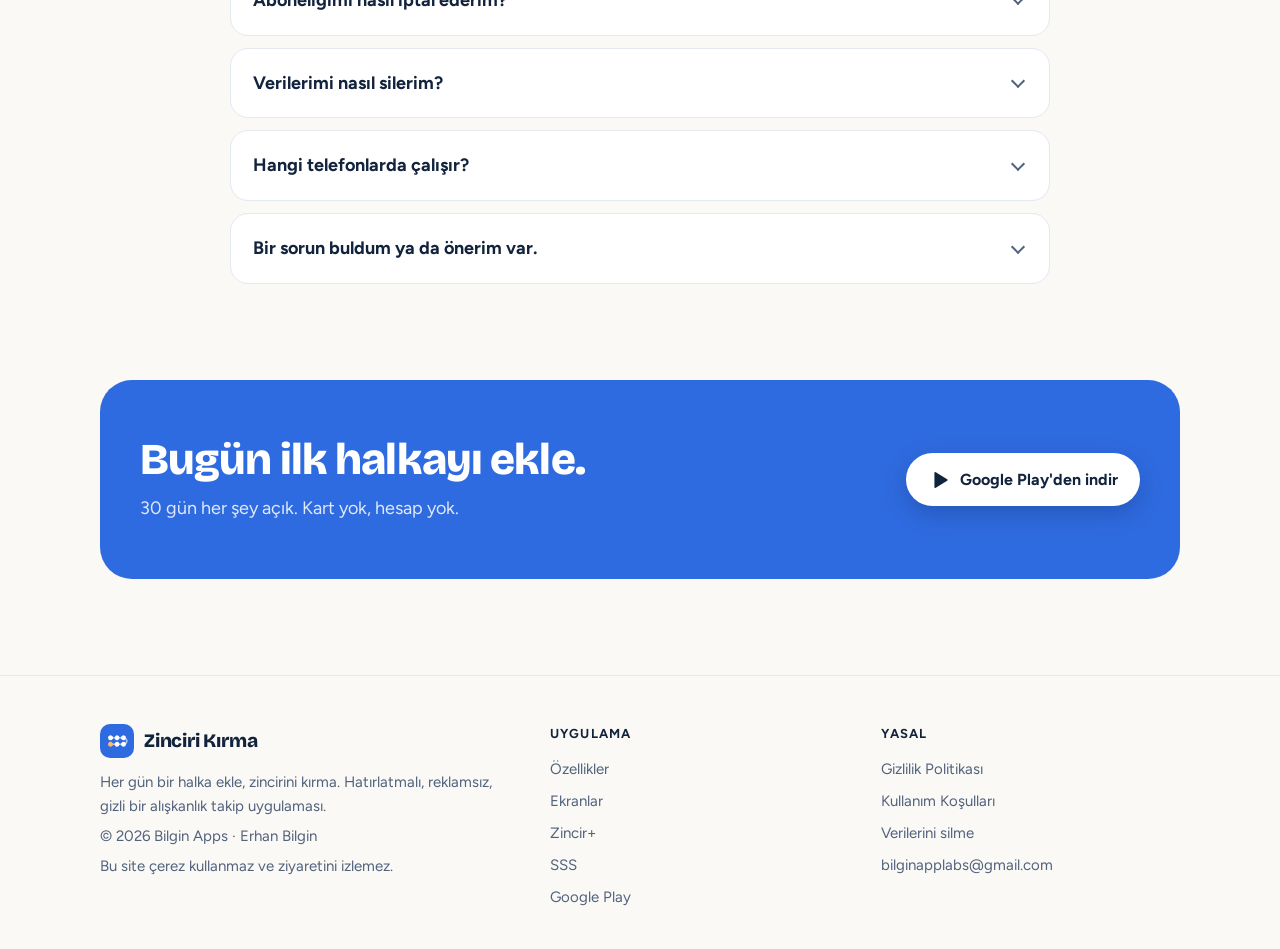
==== commit 6bf4ea6f: "Backup file is Zincir+, no lifetime plan, privacy policy version 11 The features, Zincir+ list and F" ====
--- a/index.html
+++ b/index.html
@@ -99,7 +99,7 @@
     </div>
     <div class="vault">
       <span class="vault-badge"><svg viewBox="0 0 24 24" fill="none" stroke="currentColor" stroke-width="2" stroke-linecap="round" stroke-linejoin="round" aria-hidden="true"><path d="M12 3l7 3v6c0 4.5-3 7.5-7 9-4-1.5-7-4.5-7-9V6z"/><path d="M9 12l2 2 4-4"/></svg>Yalnızca bu telefonda</span>
-      <ul class="ticks"><li>Alışkanlıkların, notların ve ayarların hiçbir sunucuya gönderilmez.</li><li>Hesap açmazsın, reklam yoktur.</li><li>Anonim kullanım ve çökme verisi yalnızca sen izin verirsen gönderilir; istediğin an kapatırsın.</li><li>Yedek dosyanı istediğin yere kaydet, yeni telefonda geri yükle.</li><li>İstediğin an tüm verini silebilirsin.</li></ul>
+      <ul class="ticks"><li>Alışkanlıkların, notların ve ayarların hiçbir sunucuya gönderilmez.</li><li>Hesap açmazsın, reklam yoktur.</li><li>Anonim kullanım ve çökme verisi yalnızca sen izin verirsen gönderilir; istediğin an kapatırsın.</li><li>Google yedeği verini yeni telefona taşır; Zincir+ ile yedek dosyası da alırsın.</li><li>İstediğin an tüm verini silebilirsin.</li></ul>
     </div>
   </div>
 </section>
@@ -113,8 +113,8 @@
       <div class="trial"><div class="trial-days">30<small>gün</small></div><p><strong>Ücretsiz deneme.</strong> Uygulamayı ilk açtığın gün başlar; Zincir+ özelliklerinin hepsi açık.</p></div>
     </div>
     <div>
-      <ul class="plus-list"><li><span class="em" aria-hidden="true">📊</span><span>Tüm istatistikler: son 8 hafta, haftanın günleri, kategoriler, sıralama</span></li><li><span class="em" aria-hidden="true">🗓️</span><span>Ay ve yıl özeti; PDF raporu önce gör, sonra kaydet ya da paylaş</span></li><li><span class="em" aria-hidden="true">🏷️</span><span>Kendi kategorilerin, emojilerin ve renklerin</span></li><li><span class="em" aria-hidden="true">🎨</span><span>Vurgu renkleri ve uygulama ikonları</span></li><li><span class="em" aria-hidden="true">📱</span><span>Ana ekran widget&#x27;ları ve hikâye şablonları: Gece, Kâğıt, Takvim</span></li><li><span class="em" aria-hidden="true">🔔</span><span>Bir alışkanlığa günde birden çok hatırlatma</span></li><li><span class="em" aria-hidden="true">😴</span><span>Yorgun bir günde mola ver, zincir kırılmasın</span></li><li><span class="em" aria-hidden="true">⏪</span><span>Geçmiş günleri sonradan işaretle</span></li><li><span class="em" aria-hidden="true">❤️</span><span>Health Connect ile otomatik halka: adım, uyku, egzersiz, su</span></li><li><span class="em" aria-hidden="true">🏁</span><span>Hazır programların tamamı: 12 temada 100&#x27;ü aşkın program</span></li></ul>
-      <p class="fine">Zincir+ aylık ya da yıllık abonelik veya tek seferlik ömür boyu satın alım olarak sunulur. Güncel fiyatlar uygulamada Google Play'den gösterilir. Aboneliği Google Play › Abonelikler'den istediğin an iptal edebilirsin.</p>
+      <ul class="plus-list"><li><span class="em" aria-hidden="true">📊</span><span>Tüm istatistikler: son 8 hafta, haftanın günleri, kategoriler, sıralama</span></li><li><span class="em" aria-hidden="true">🗓️</span><span>Ay ve yıl özeti; PDF raporu önce gör, sonra kaydet ya da paylaş</span></li><li><span class="em" aria-hidden="true">🏷️</span><span>Kendi kategorilerin, emojilerin ve renklerin</span></li><li><span class="em" aria-hidden="true">🎨</span><span>Vurgu renkleri ve uygulama ikonları</span></li><li><span class="em" aria-hidden="true">📱</span><span>Ana ekran widget&#x27;ları ve hikâye şablonları: Gece, Kâğıt, Takvim</span></li><li><span class="em" aria-hidden="true">🔔</span><span>Bir alışkanlığa günde birden çok hatırlatma</span></li><li><span class="em" aria-hidden="true">😴</span><span>Yorgun bir günde mola ver, zincir kırılmasın</span></li><li><span class="em" aria-hidden="true">⏪</span><span>Geçmiş günleri sonradan işaretle</span></li><li><span class="em" aria-hidden="true">❤️</span><span>Health Connect ile otomatik halka: adım, uyku, egzersiz, su</span></li><li><span class="em" aria-hidden="true">🏁</span><span>Hazır programların tamamı: 12 temada 100&#x27;ü aşkın program</span></li><li><span class="em" aria-hidden="true">💾</span><span>Yedek dosyası: istediğin yere kaydet, yeni telefonda geri yükle</span></li></ul>
+      <p class="fine">Zincir+ aylık ya da yıllık abonelik olarak sunulur. Güncel fiyatlar uygulamada Google Play'den gösterilir. Aboneliği Google Play › Abonelikler'den istediğin an iptal edebilirsin.</p>
     </div>
   </div>
 </section>
@@ -124,7 +124,7 @@
     <p class="kicker">SSS</p>
     <h2 class="section-title">Sık sorulan sorular</h2>
   </div>
-  <div class="wrap"><div class="faq"><details><summary>Hesap açmam gerekiyor mu?</summary><p>Hayır. Zinciri Kırma hesap, e-posta ya da telefon numarası istemez. Alışkanlıkların, notların ve ayarların yalnızca telefonunda durur; hiçbir sunucuya gönderilmez.</p></details><details><summary>Telefon değiştirirsem verilerim ne olur?</summary><p>Profil › Ayarlar › Yedekleme › "Şimdi yedekle" ile bir yedek dosyası oluştur, istediğin yere (örneğin Google Drive) kaydet ve yeni telefonda "Geri yükle" ile aç; geri yükleme o telefondaki alışkanlıkların yerini alır, önce sorulur. Telefonunda Google yedeklemesi açıksa Android da uygulamanın verisini senin Google hesabına yedekleyebilir.</p></details><details><summary>Deneme bitince ne olur?</summary><p>Zincir+ özellikleri kapanır. Alışkanlıkların, geçmişin ve ayarların silinmez; temel özellikler ücretsiz kalır. Deneme kendiliğinden ücretli aboneliğe dönüşmez.</p></details><details><summary>Aboneliğimi nasıl iptal ederim?</summary><p>Google Play uygulamasında Profil › Ödemeler ve abonelikler › Abonelikler bölümünden istediğin an iptal edebilirsin. Dönemin sonuna kadar Zincir+ açık kalır.</p></details><details><summary>Verilerimi nasıl silerim?</summary><p>Profil › Ayarlar › "Tüm verilerimi sil" ile her şeyi bu telefondan kalıcı olarak silersin. Ayrıntılar <a href="veri-silme/">Verilerini silme</a> sayfasında.</p></details><details><summary>Hangi telefonlarda çalışır?</summary><p>Android 8.0 ve üzeri sürümlerde çalışır.</p></details><details><summary>Bir sorun buldum ya da önerim var.</summary><p>Bize <a href="mailto:bilginapplabs@gmail.com">bilginapplabs@gmail.com</a> adresinden yaz; her e-postayı okuyoruz.</p></details></div></div>
+  <div class="wrap"><div class="faq"><details><summary>Hesap açmam gerekiyor mu?</summary><p>Hayır. Zinciri Kırma hesap, e-posta ya da telefon numarası istemez. Alışkanlıkların, notların ve ayarların yalnızca telefonunda durur; hiçbir sunucuya gönderilmez.</p></details><details><summary>Telefon değiştirirsem verilerim ne olur?</summary><p>Telefonunda Google yedeklemesi açıksa Android uygulamanın verisini senin Google hesabına yedekler ve yeni telefonda geri getirir. Zincir+ ile Profil › Ayarlar › Yedekleme › "Şimdi yedekle" ile bir yedek dosyası da oluşturup istediğin yere (örneğin Google Drive) kaydedebilir, yeni telefonda "Geri yükle" ile açabilirsin; geri yükleme o telefondaki alışkanlıkların yerini alır, önce sorulur.</p></details><details><summary>Deneme bitince ne olur?</summary><p>Zincir+ özellikleri kapanır. Alışkanlıkların, geçmişin ve ayarların silinmez; temel özellikler ücretsiz kalır. Deneme kendiliğinden ücretli aboneliğe dönüşmez.</p></details><details><summary>Aboneliğimi nasıl iptal ederim?</summary><p>Google Play uygulamasında Profil › Ödemeler ve abonelikler › Abonelikler bölümünden istediğin an iptal edebilirsin. Dönemin sonuna kadar Zincir+ açık kalır.</p></details><details><summary>Verilerimi nasıl silerim?</summary><p>Profil › Ayarlar › "Tüm verilerimi sil" ile her şeyi bu telefondan kalıcı olarak silersin. Ayrıntılar <a href="veri-silme/">Verilerini silme</a> sayfasında.</p></details><details><summary>Hangi telefonlarda çalışır?</summary><p>Android 8.0 ve üzeri sürümlerde çalışır.</p></details><details><summary>Bir sorun buldum ya da önerim var.</summary><p>Bize <a href="mailto:bilginapplabs@gmail.com">bilginapplabs@gmail.com</a> adresinden yaz; her e-postayı okuyoruz.</p></details></div></div>
 </section>
 
 <div class="wrap">
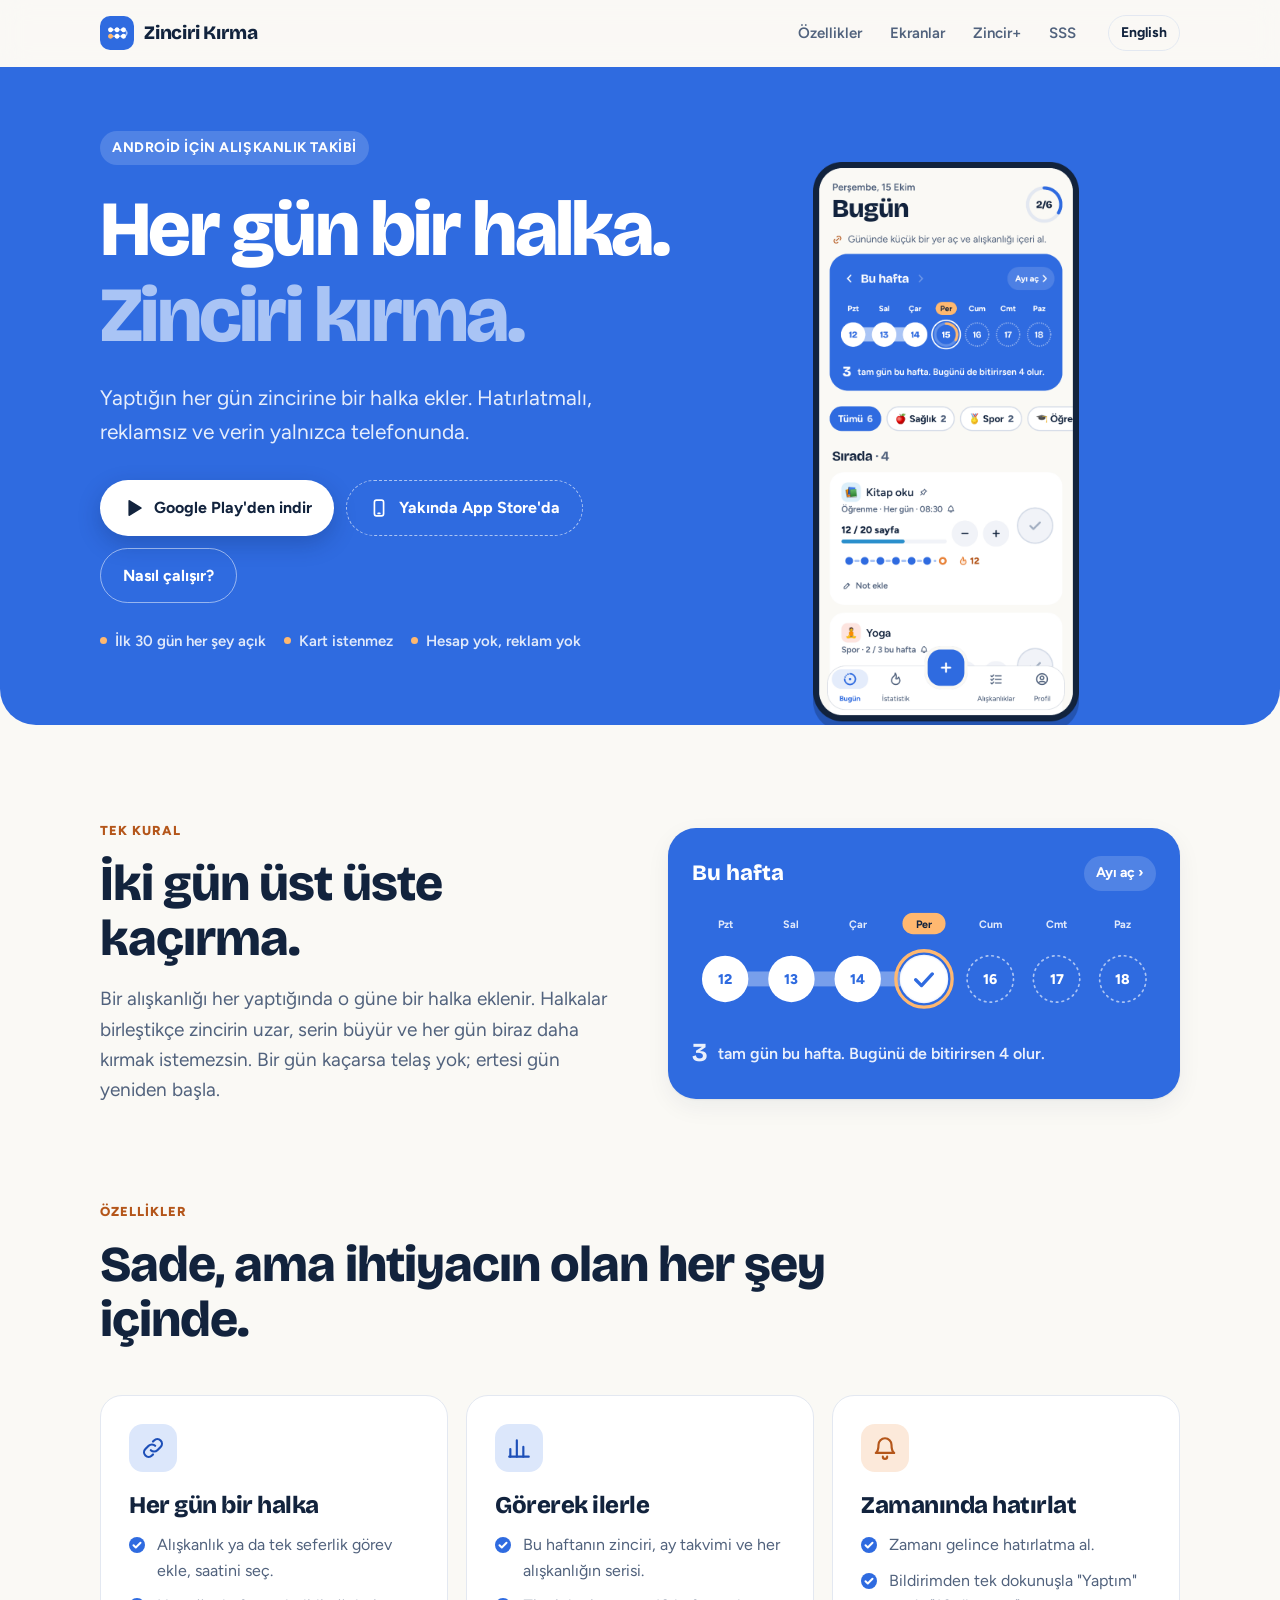
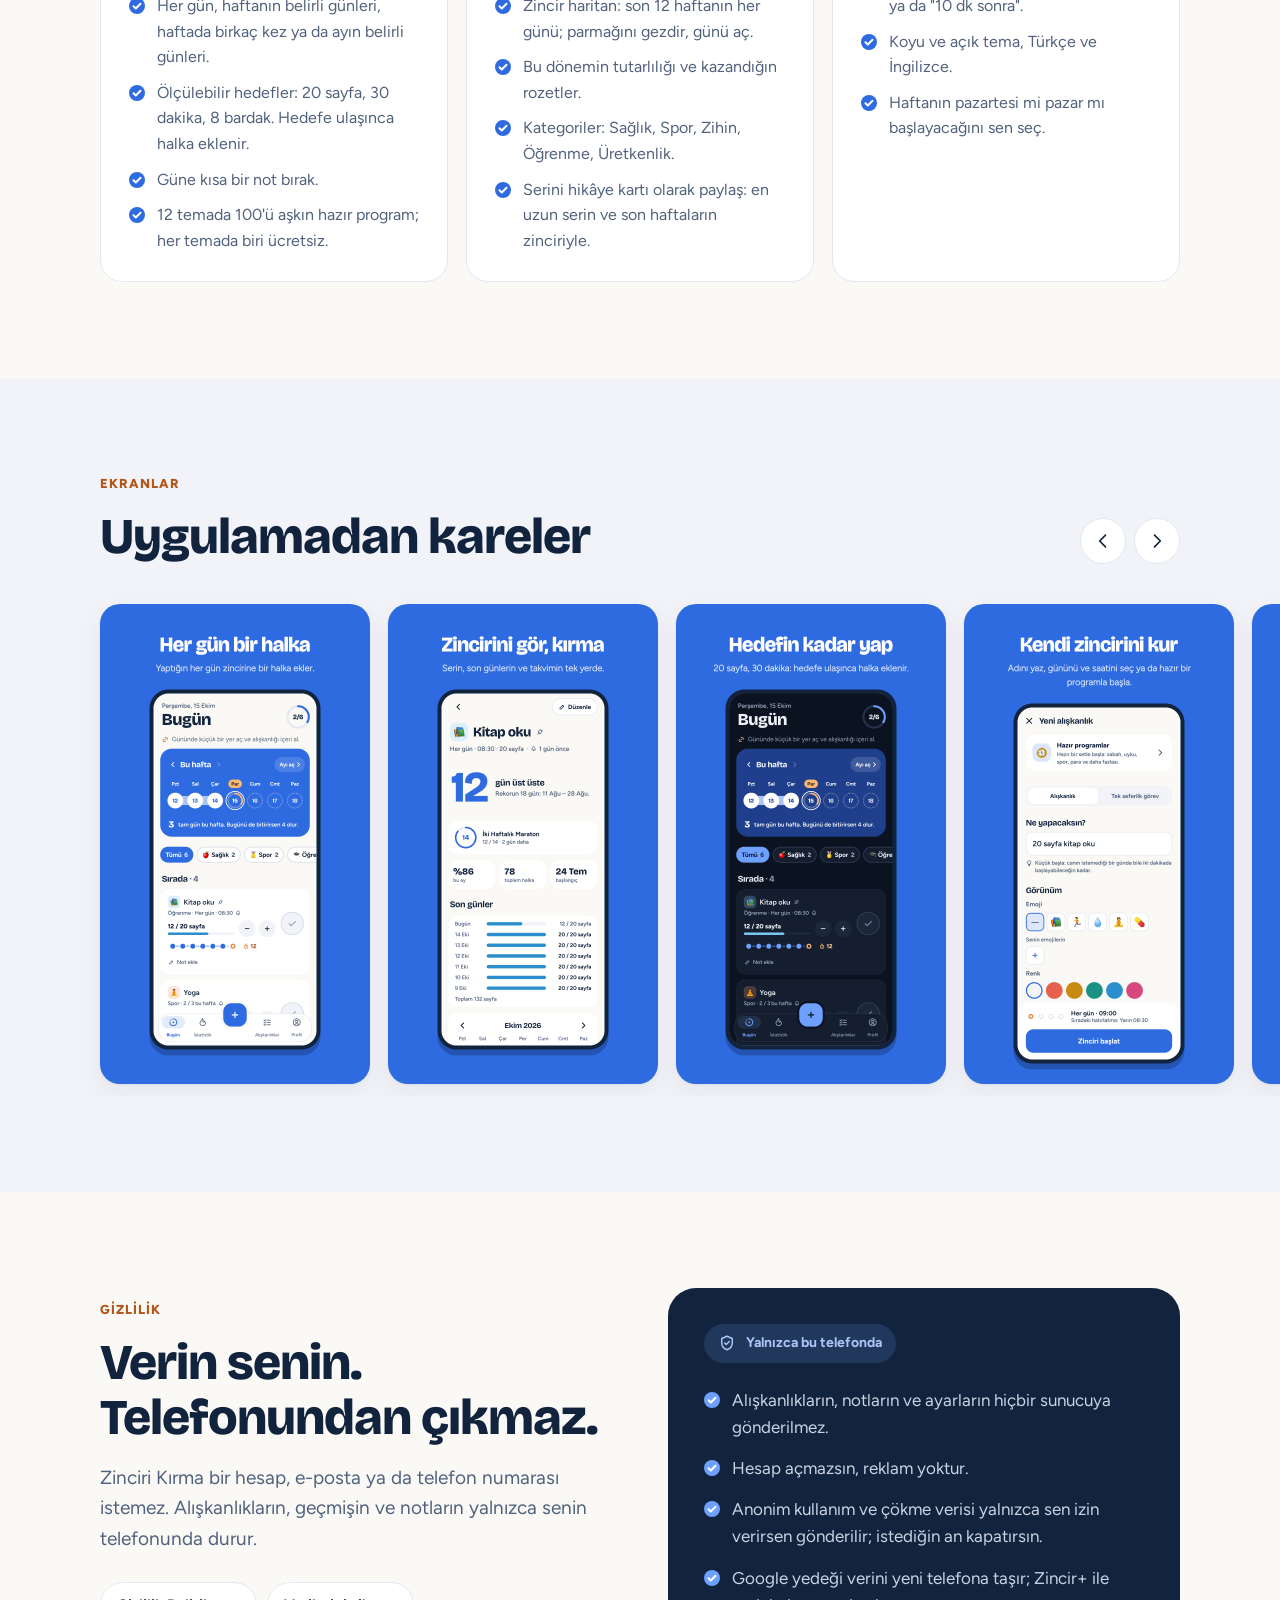
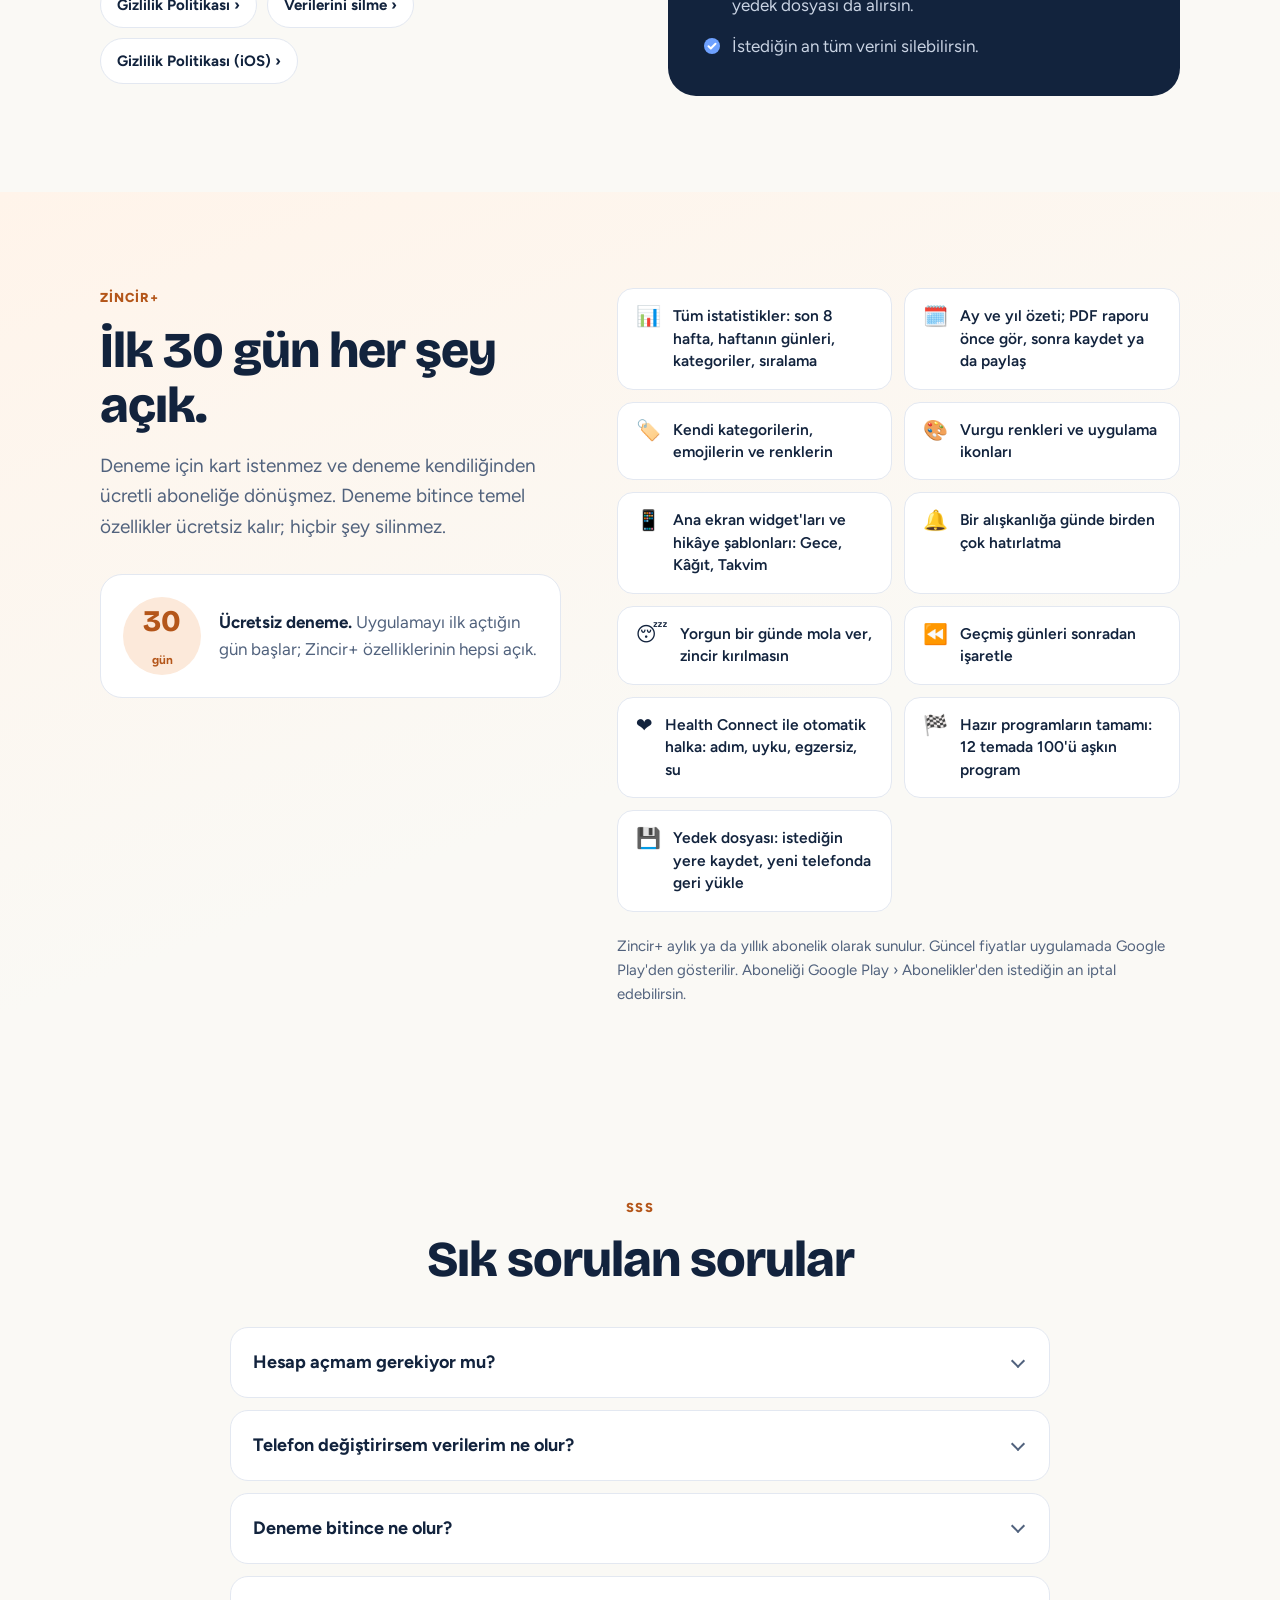
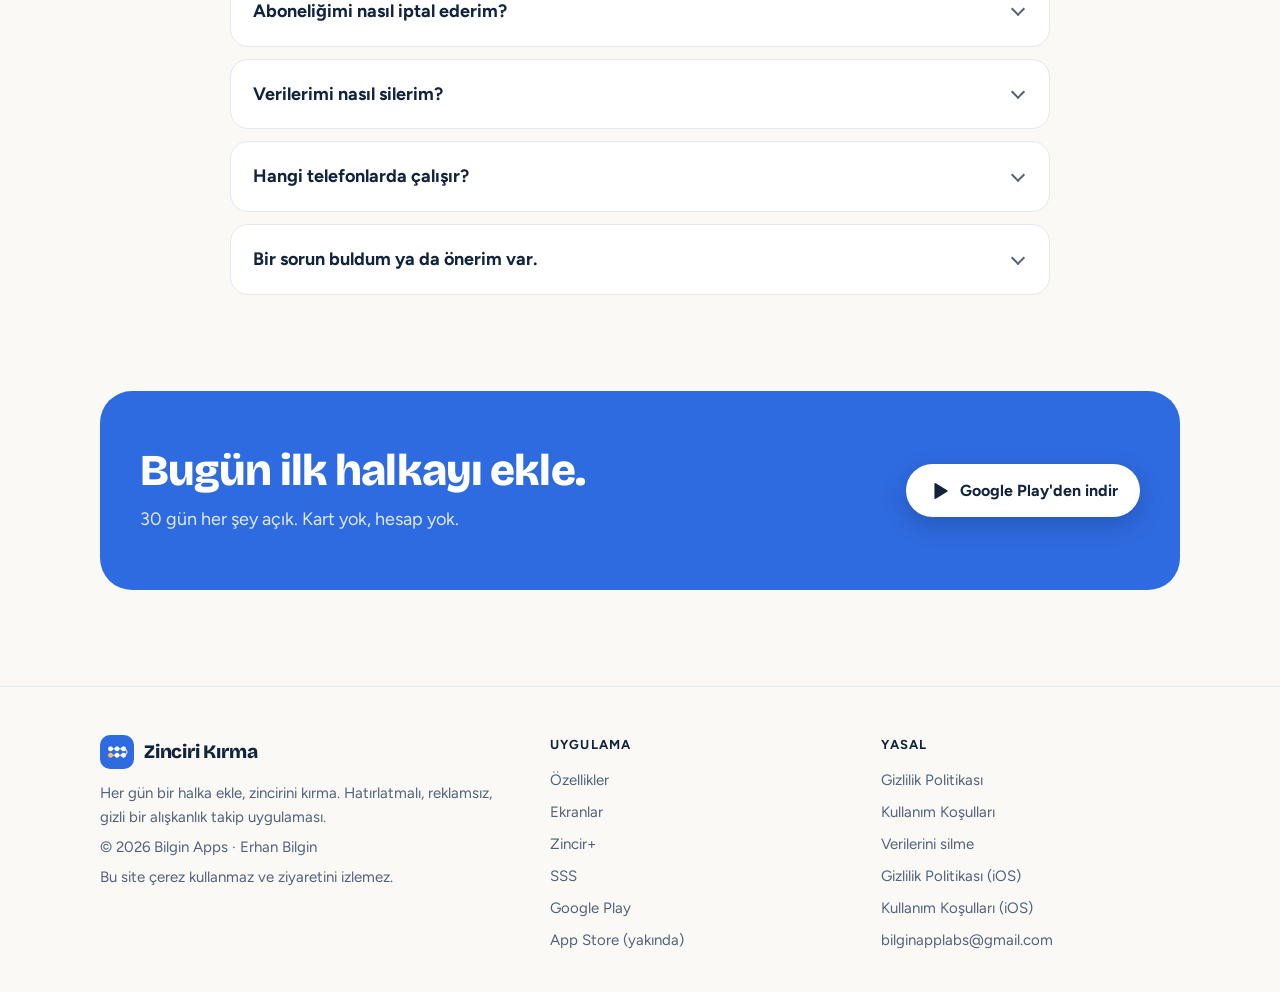
==== commit 94a026bb: "Add the iOS privacy policy and terms, and a coming-soon App Store badge The iOS app's own texts are " ====
--- a/index.html
+++ b/index.html
@@ -39,7 +39,7 @@
       <span class="eyebrow">Android için alışkanlık takibi</span>
       <h1>Her gün bir halka.<br><span class="soft">Zinciri kırma.</span></h1>
       <p class="lead">Yaptığın her gün zincirine bir halka ekler. Hatırlatmalı, reklamsız ve verin yalnızca telefonunda.</p>
-      <div class="cta"><a class="btn btn-play" href="https://play.google.com/store/apps/details?id=com.bilginapps.habitchain" rel="noopener"><svg viewBox="0 0 24 24" fill="currentColor" aria-hidden="true"><path d="M7 4.5v15a1 1 0 0 0 1.5.86l12.4-7.5a1 1 0 0 0 0-1.72L8.5 3.64A1 1 0 0 0 7 4.5z"/></svg>Google Play'den indir</a><a class="btn btn-ghost" href="#how">Nasıl çalışır?</a></div>
+      <div class="cta"><a class="btn btn-play" href="https://play.google.com/store/apps/details?id=com.bilginapps.habitchain" rel="noopener"><svg viewBox="0 0 24 24" fill="currentColor" aria-hidden="true"><path d="M7 4.5v15a1 1 0 0 0 1.5.86l12.4-7.5a1 1 0 0 0 0-1.72L8.5 3.64A1 1 0 0 0 7 4.5z"/></svg>Google Play'den indir</a><span class="btn btn-soon" role="note"><svg viewBox="0 0 24 24" fill="none" stroke="currentColor" stroke-width="2" stroke-linecap="round" stroke-linejoin="round" aria-hidden="true"><rect x="6.5" y="2.5" width="11" height="19" rx="2.5"/><path d="M11 18.5h2"/></svg>Yakında App Store'da</span><a class="btn btn-ghost" href="#how">Nasıl çalışır?</a></div>
       <ul class="perks"><li>İlk 30 gün her şey açık</li><li>Kart istenmez</li><li>Hesap yok, reklam yok</li></ul>
     </div>
     <div class="hero-phone"><img src="assets/shots/tr/01-bugun.png" alt="Zinciri Kırma&#x27;nın Bugün ekranı: bu haftanın zinciri ve sıradaki alışkanlıklar" width="1080" height="1920" fetchpriority="high"></div>
@@ -95,6 +95,7 @@
       <div class="links-row">
         <a class="chip-link" href="gizlilik/">Gizlilik Politikası ›</a>
         <a class="chip-link" href="veri-silme/">Verilerini silme ›</a>
+        <a class="chip-link" href="ios/gizlilik/">Gizlilik Politikası (iOS) ›</a>
       </div>
     </div>
     <div class="vault">
@@ -124,7 +125,7 @@
     <p class="kicker">SSS</p>
     <h2 class="section-title">Sık sorulan sorular</h2>
   </div>
-  <div class="wrap"><div class="faq"><details><summary>Hesap açmam gerekiyor mu?</summary><p>Hayır. Zinciri Kırma hesap, e-posta ya da telefon numarası istemez. Alışkanlıkların, notların ve ayarların yalnızca telefonunda durur; hiçbir sunucuya gönderilmez.</p></details><details><summary>Telefon değiştirirsem verilerim ne olur?</summary><p>Telefonunda Google yedeklemesi açıksa Android uygulamanın verisini senin Google hesabına yedekler ve yeni telefonda geri getirir. Zincir+ ile Profil › Ayarlar › Yedekleme › "Şimdi yedekle" ile bir yedek dosyası da oluşturup istediğin yere (örneğin Google Drive) kaydedebilir, yeni telefonda "Geri yükle" ile açabilirsin; geri yükleme o telefondaki alışkanlıkların yerini alır, önce sorulur.</p></details><details><summary>Deneme bitince ne olur?</summary><p>Zincir+ özellikleri kapanır. Alışkanlıkların, geçmişin ve ayarların silinmez; temel özellikler ücretsiz kalır. Deneme kendiliğinden ücretli aboneliğe dönüşmez.</p></details><details><summary>Aboneliğimi nasıl iptal ederim?</summary><p>Google Play uygulamasında Profil › Ödemeler ve abonelikler › Abonelikler bölümünden istediğin an iptal edebilirsin. Dönemin sonuna kadar Zincir+ açık kalır.</p></details><details><summary>Verilerimi nasıl silerim?</summary><p>Profil › Ayarlar › "Tüm verilerimi sil" ile her şeyi bu telefondan kalıcı olarak silersin. Ayrıntılar <a href="veri-silme/">Verilerini silme</a> sayfasında.</p></details><details><summary>Hangi telefonlarda çalışır?</summary><p>Android 8.0 ve üzeri sürümlerde çalışır.</p></details><details><summary>Bir sorun buldum ya da önerim var.</summary><p>Bize <a href="mailto:bilginapplabs@gmail.com">bilginapplabs@gmail.com</a> adresinden yaz; her e-postayı okuyoruz.</p></details></div></div>
+  <div class="wrap"><div class="faq"><details><summary>Hesap açmam gerekiyor mu?</summary><p>Hayır. Zinciri Kırma hesap, e-posta ya da telefon numarası istemez. Alışkanlıkların, notların ve ayarların yalnızca telefonunda durur; hiçbir sunucuya gönderilmez.</p></details><details><summary>Telefon değiştirirsem verilerim ne olur?</summary><p>Telefonunda Google yedeklemesi açıksa Android uygulamanın verisini senin Google hesabına yedekler ve yeni telefonda geri getirir. Zincir+ ile Profil › Ayarlar › Yedekleme › "Şimdi yedekle" ile bir yedek dosyası da oluşturup istediğin yere (örneğin Google Drive) kaydedebilir, yeni telefonda "Geri yükle" ile açabilirsin; geri yükleme o telefondaki alışkanlıkların yerini alır, önce sorulur.</p></details><details><summary>Deneme bitince ne olur?</summary><p>Zincir+ özellikleri kapanır. Alışkanlıkların, geçmişin ve ayarların silinmez; temel özellikler ücretsiz kalır. Deneme kendiliğinden ücretli aboneliğe dönüşmez.</p></details><details><summary>Aboneliğimi nasıl iptal ederim?</summary><p>Google Play uygulamasında Profil › Ödemeler ve abonelikler › Abonelikler bölümünden istediğin an iptal edebilirsin. Dönemin sonuna kadar Zincir+ açık kalır.</p></details><details><summary>Verilerimi nasıl silerim?</summary><p>Profil › Ayarlar › "Tüm verilerimi sil" ile her şeyi bu telefondan kalıcı olarak silersin. Ayrıntılar <a href="veri-silme/">Verilerini silme</a> sayfasında.</p></details><details><summary>Hangi telefonlarda çalışır?</summary><p>Android 8.0 ve üzeri sürümlerde çalışır. iPhone ve iPad sürümü (iOS 17 ve üzeri) yakında App Store'da; onun <a href="ios/gizlilik/">gizlilik politikası</a> ayrıdır.</p></details><details><summary>Bir sorun buldum ya da önerim var.</summary><p>Bize <a href="mailto:bilginapplabs@gmail.com">bilginapplabs@gmail.com</a> adresinden yaz; her e-postayı okuyoruz.</p></details></div></div>
 </section>
 
 <div class="wrap">
@@ -144,7 +145,7 @@
     </div>
     <div>
       <h4>Uygulama</h4>
-      <ul><li><a href="#features">Özellikler</a></li><li><a href="#screens">Ekranlar</a></li><li><a href="#plus">Zincir+</a></li><li><a href="#faq">SSS</a></li><li><a href="https://play.google.com/store/apps/details?id=com.bilginapps.habitchain" rel="noopener">Google Play</a></li></ul>
+      <ul><li><a href="#features">Özellikler</a></li><li><a href="#screens">Ekranlar</a></li><li><a href="#plus">Zincir+</a></li><li><a href="#faq">SSS</a></li><li><a href="https://play.google.com/store/apps/details?id=com.bilginapps.habitchain" rel="noopener">Google Play</a></li><li>App Store (yakında)</li></ul>
     </div>
     <div>
       <h4>Yasal</h4>
@@ -152,6 +153,8 @@
         <li><a href="gizlilik/">Gizlilik Politikası</a></li>
         <li><a href="kosullar/">Kullanım Koşulları</a></li>
         <li><a href="veri-silme/">Verilerini silme</a></li>
+        <li><a href="ios/gizlilik/">Gizlilik Politikası (iOS)</a></li>
+        <li><a href="ios/kosullar/">Kullanım Koşulları (iOS)</a></li>
         <li><a href="mailto:bilginapplabs@gmail.com">bilginapplabs@gmail.com</a></li>
       </ul>
     </div>
--- a/assets/site.css
+++ b/assets/site.css
@@ -212,6 +212,19 @@
   width: 22px;
   height: 22px;
 }
+/* The App Store's place until the iOS app is published: not a link. */
+.btn-soon {
+  color: #ffffff;
+  border: 1.5px dashed rgba(255, 255, 255, 0.6);
+  cursor: default;
+}
+.btn-soon:active {
+  transform: none;
+}
+.btn-soon svg {
+  width: 20px;
+  height: 20px;
+}
 .btn-ghost {
   color: #ffffff;
   border: 1.5px solid rgba(255, 255, 255, 0.5);
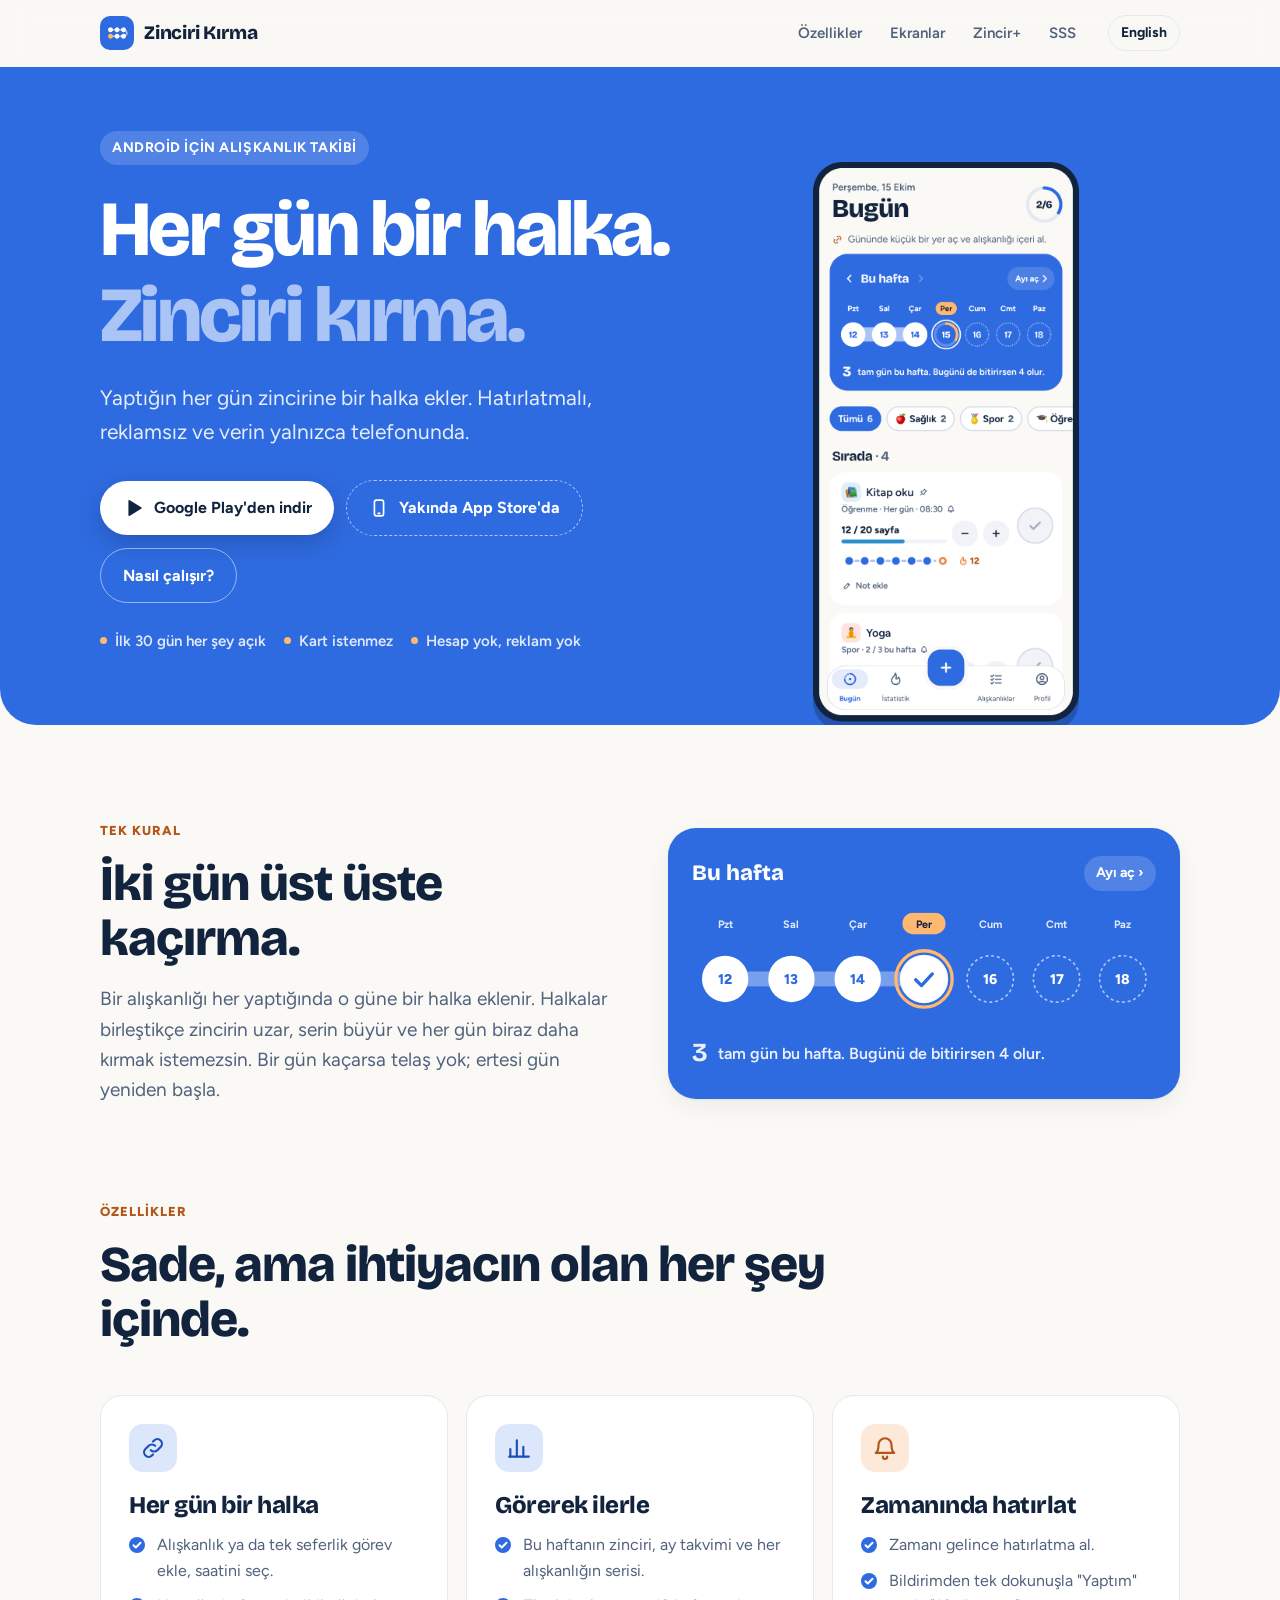
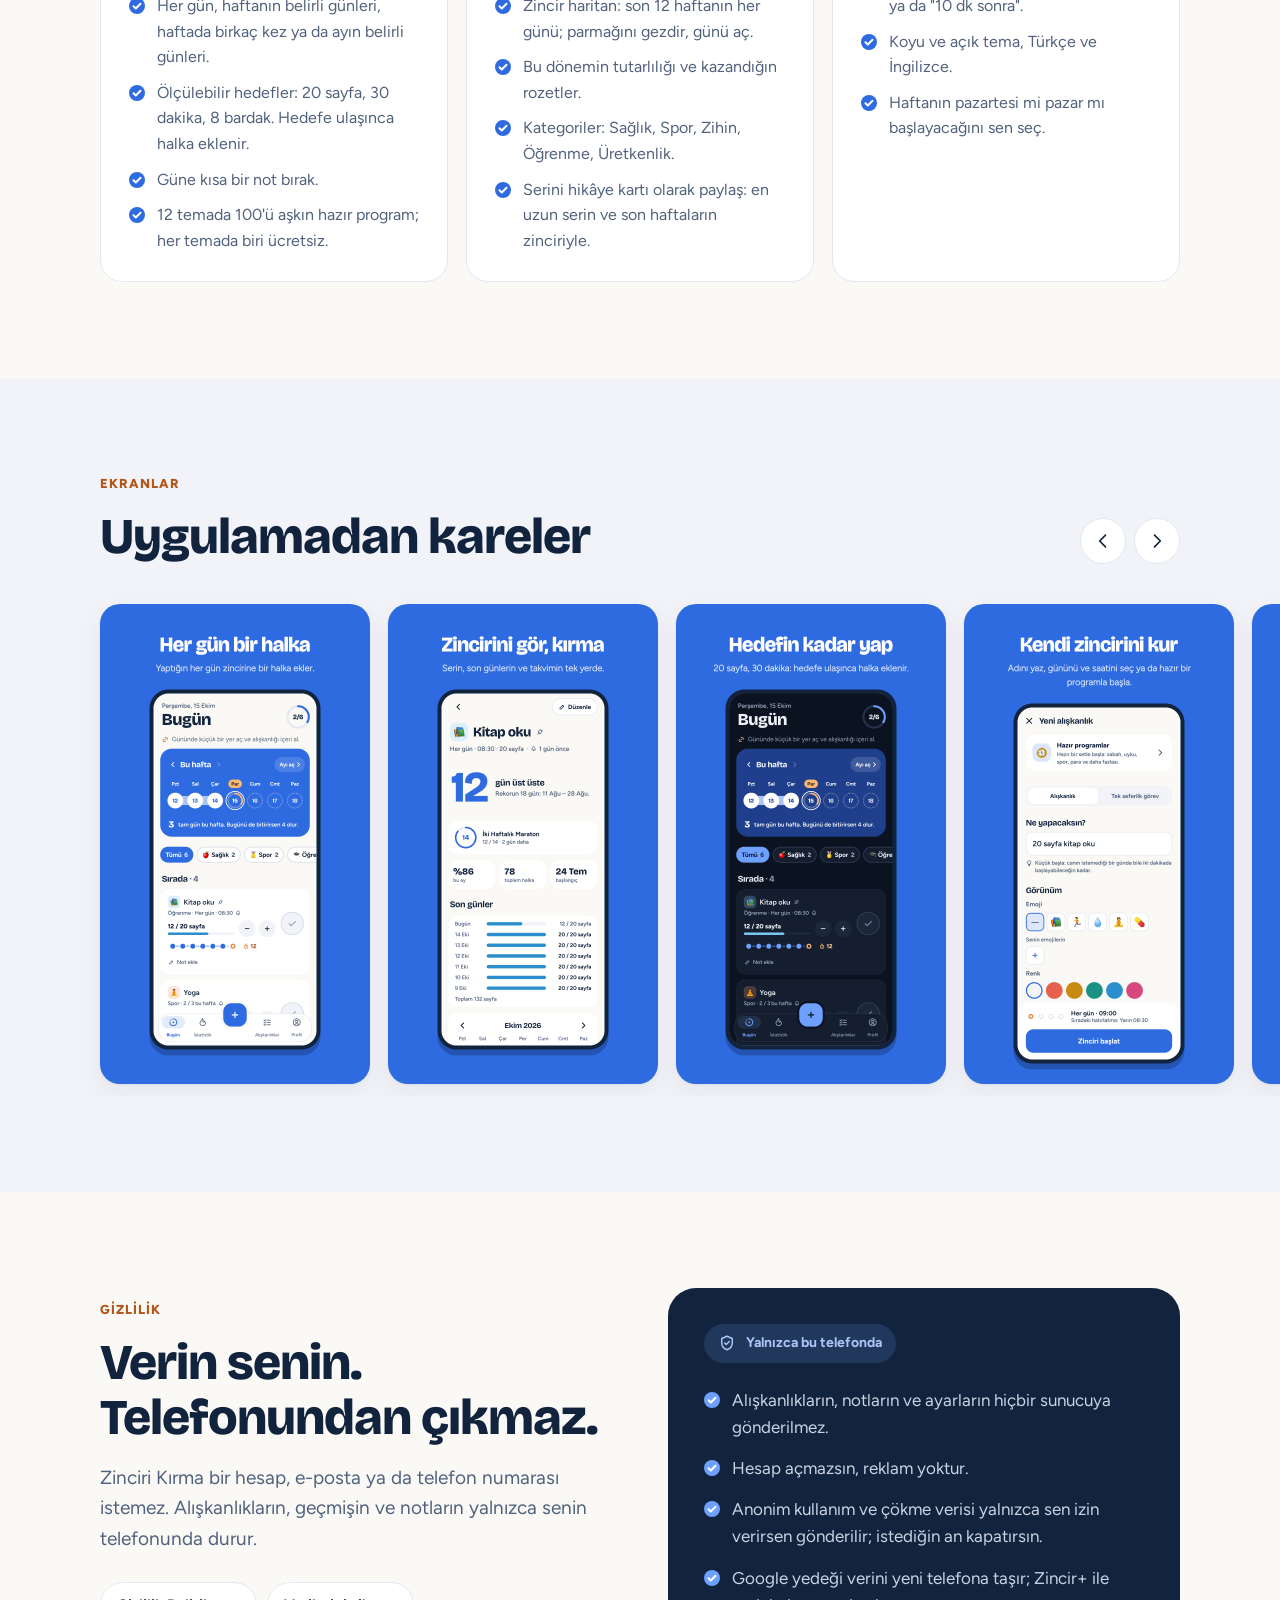
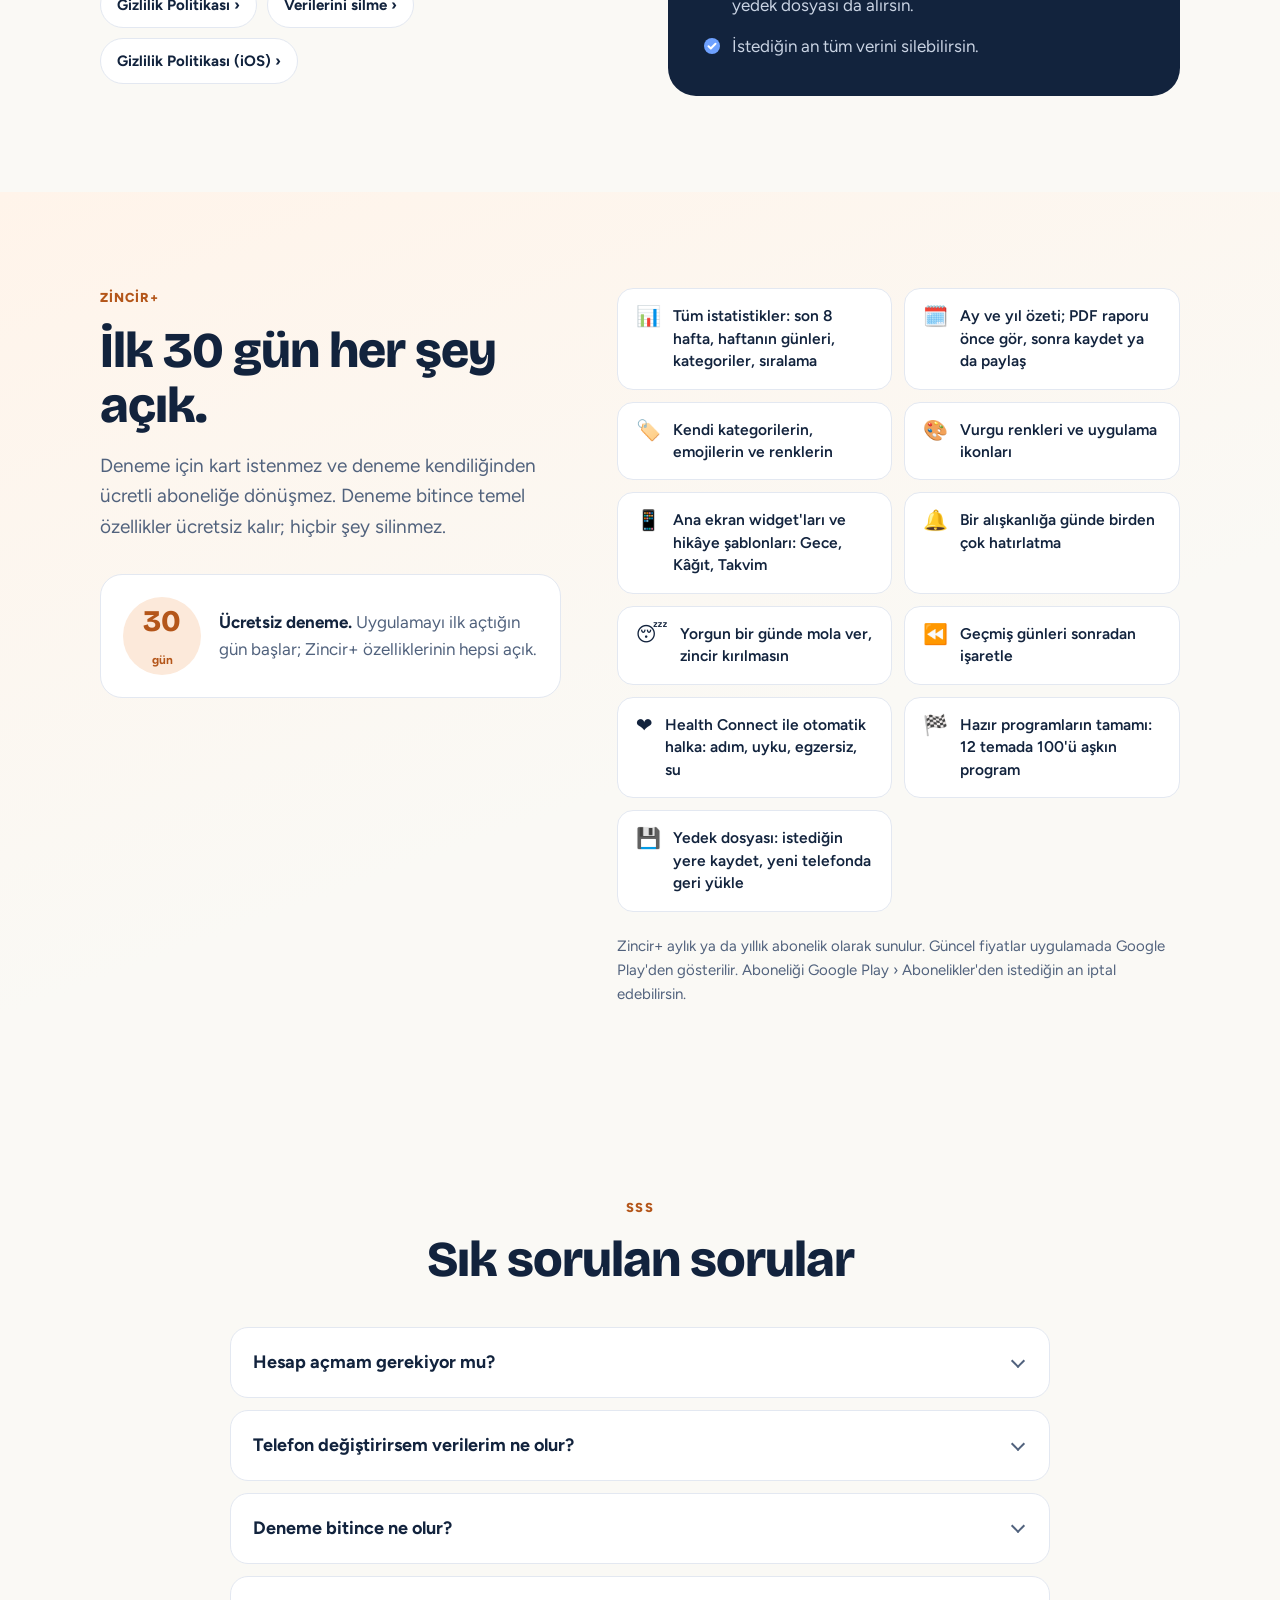
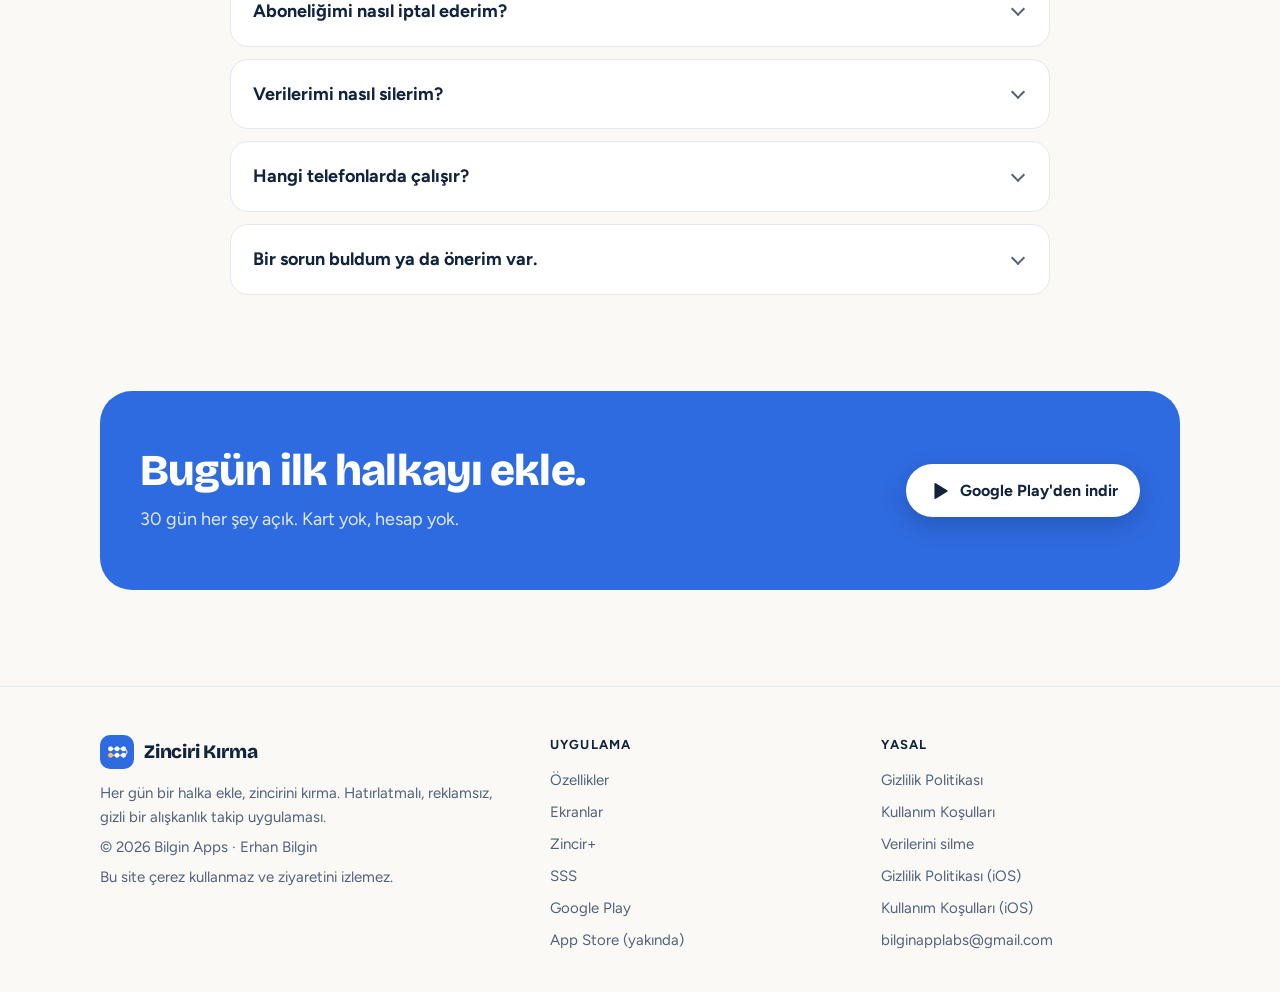
==== commit ef882eb4: "Keep button icons at their size and never show a stale stylesheet Every button's icon has a fixed si" ====
--- a/index.html
+++ b/index.html
@@ -21,7 +21,7 @@
   <link rel="icon" type="image/png" href="assets/icon-512.png">
   <link rel="apple-touch-icon" href="assets/icon-512.png">
   <link rel="preload" href="assets/fonts/bricolage_grotesque.ttf" as="font" type="font/ttf" crossorigin>
-  <link rel="stylesheet" href="assets/site.css">
+  <link rel="stylesheet" href="assets/site.css?v=2ab52135">
 </head>
 <body>
 <a class="skip" href="#main">İçeriğe geç</a>
@@ -160,6 +160,6 @@
     </div>
   </div>
 </footer>
-<script src="assets/site.js" defer></script>
+<script src="assets/site.js?v=9dcf2897" defer></script>
 </body>
 </html>
--- a/assets/site.css
+++ b/assets/site.css
@@ -200,6 +200,12 @@
 .btn:active {
   transform: scale(0.98);
 }
+/* Every button's icon keeps its size, whatever the button. */
+.btn svg {
+  flex: none;
+  width: 20px;
+  height: 20px;
+}
 .btn-play {
   background: #ffffff;
   color: #12233d;
@@ -284,6 +290,7 @@
 .cta {
   display: flex;
   flex-wrap: wrap;
+  align-items: center;
   gap: 12px;
 }
 .perks {
